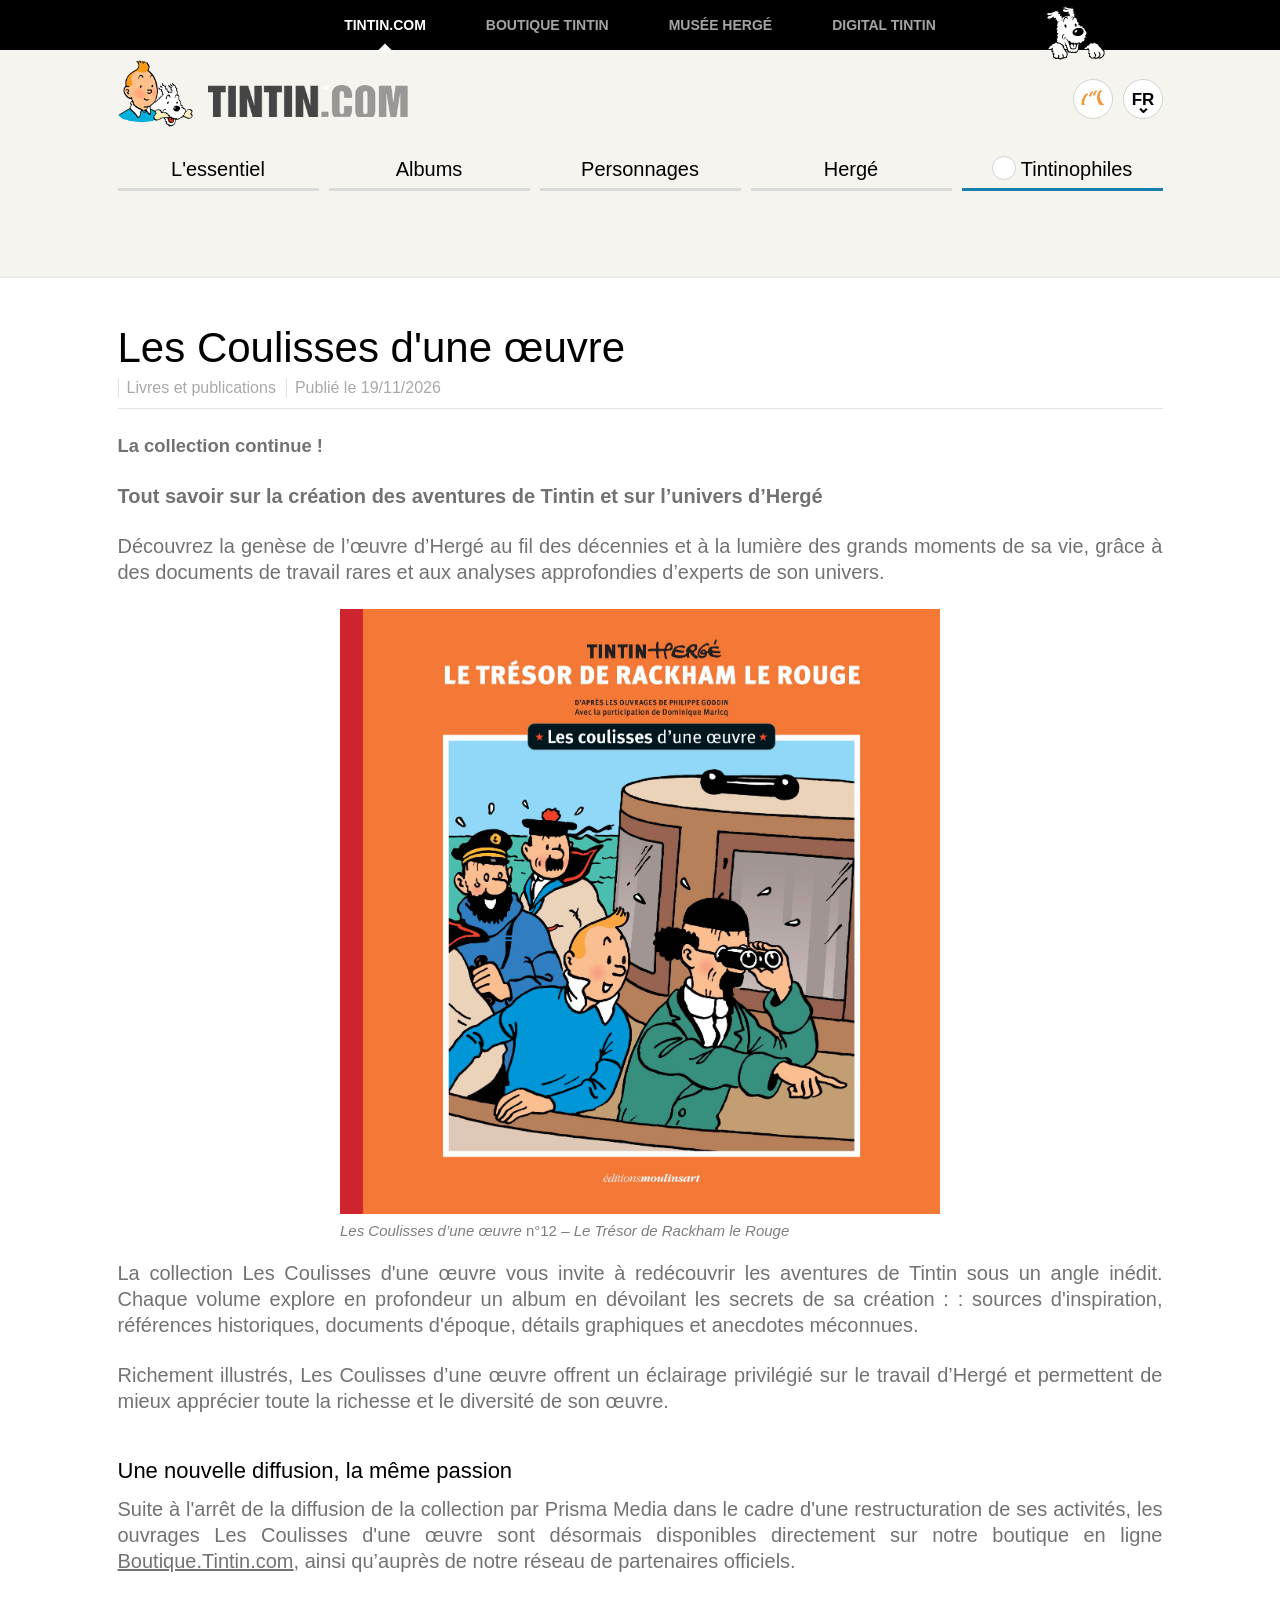
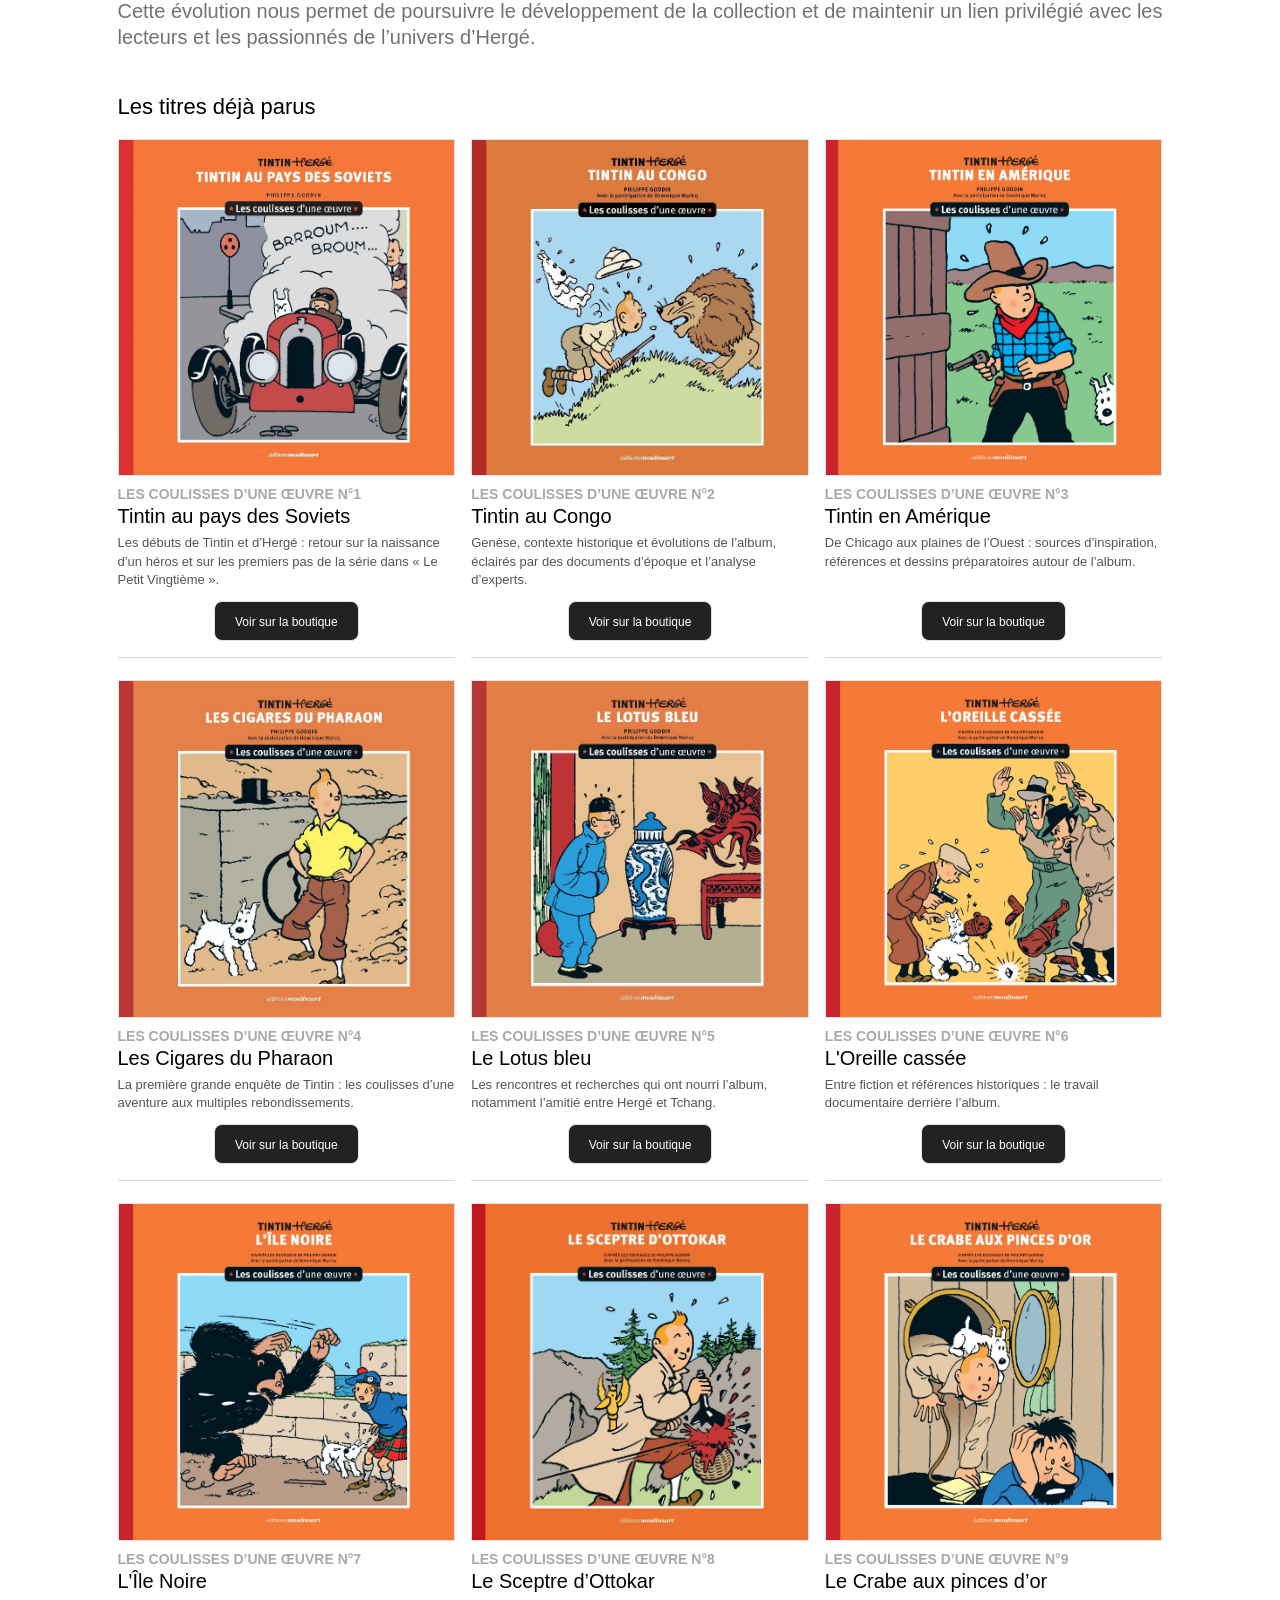
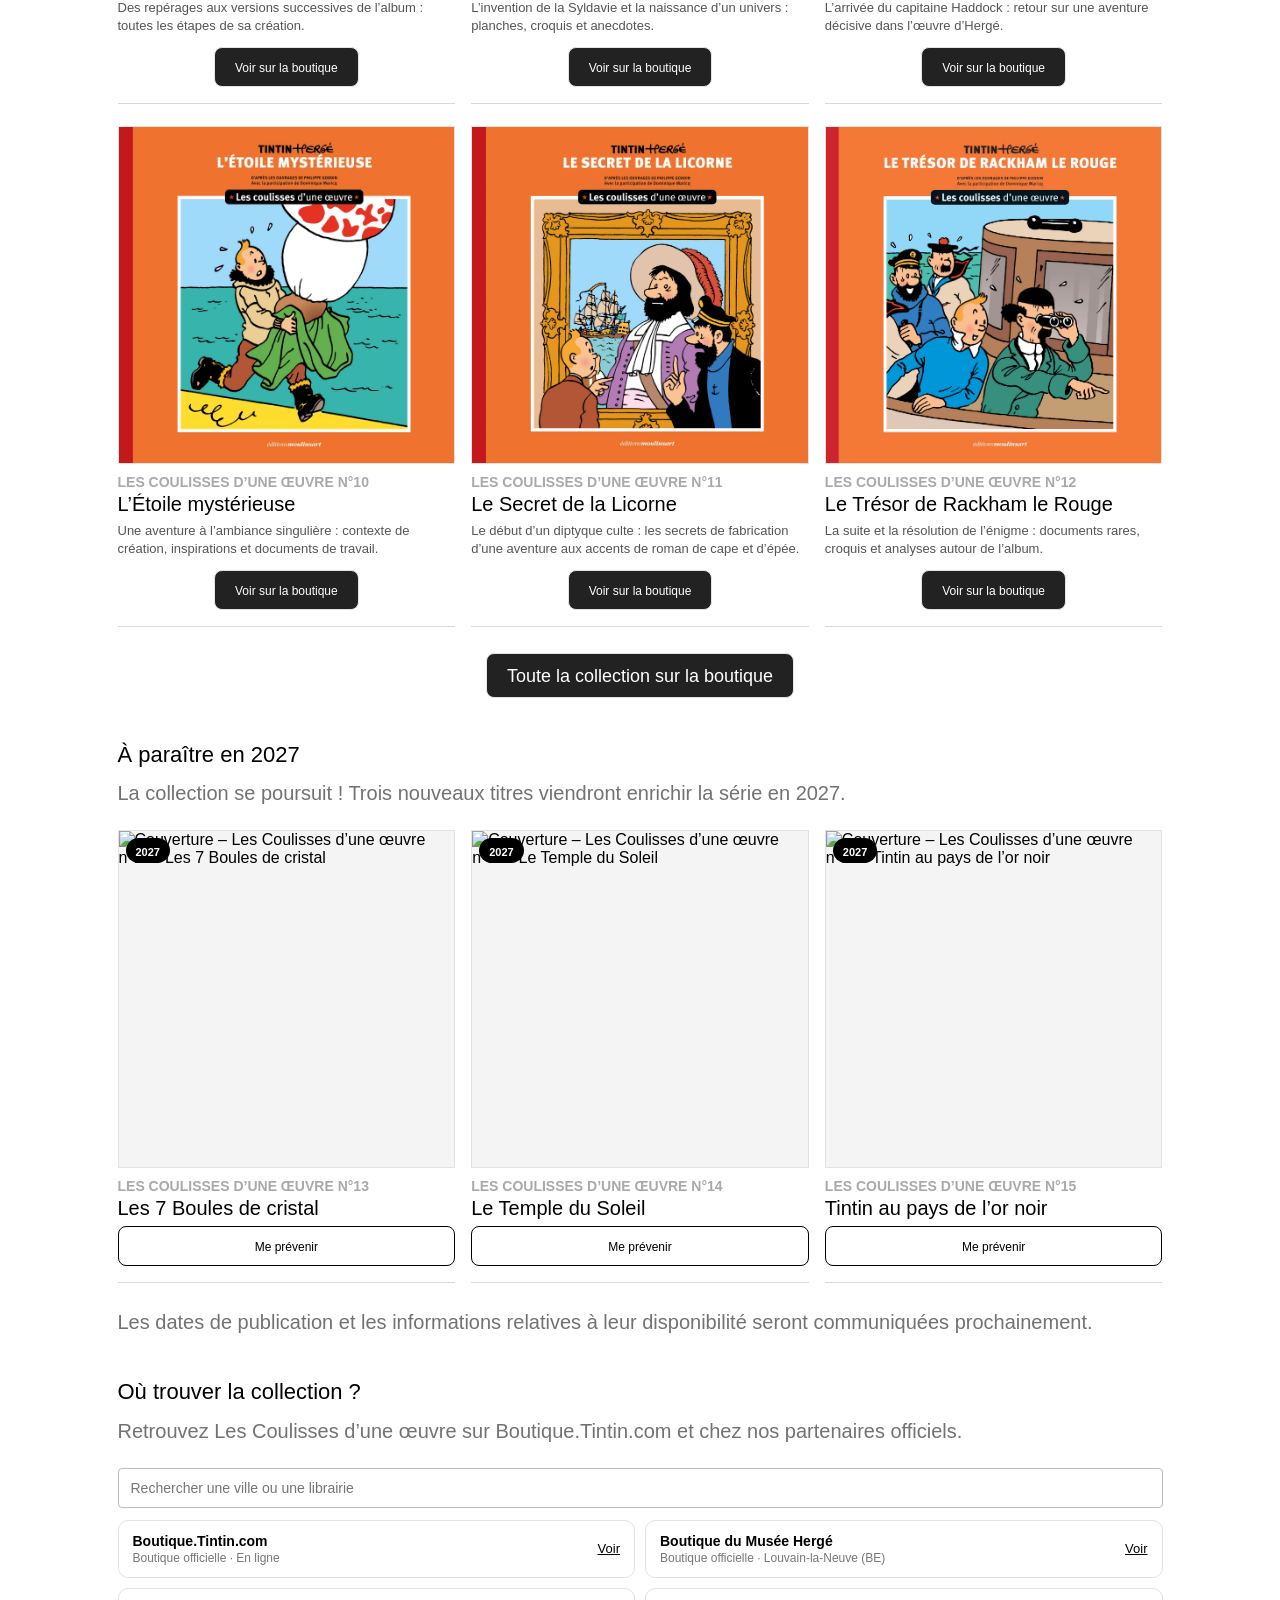
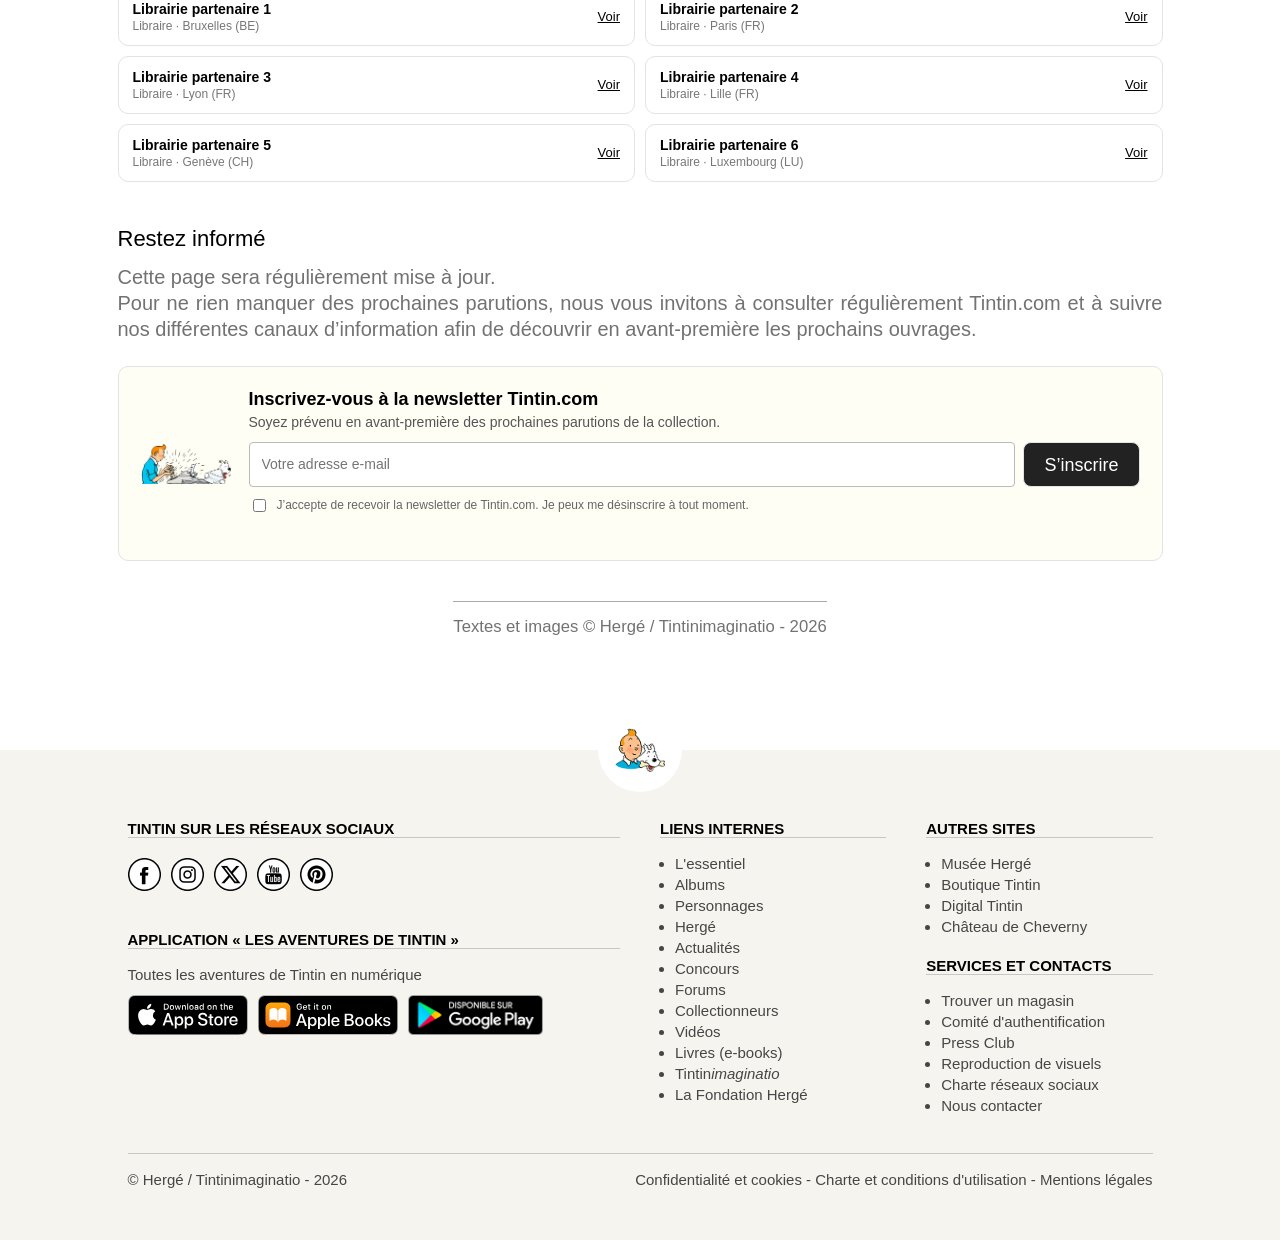
==== index.html @ 2ef34cbf "Add files via upload" ====
<!DOCTYPE html>
<html lang="fr">
<head>
    <meta charset="utf-8">
    <meta http-equiv="X-UA-Compatible" content="IE=edge">
    <meta name="viewport" content="width=device-width, initial-scale=1">

        
    
    <meta name="description" content="Tout savoir sur la création des aventures de Tintin et sur l’univers d’Hergé : la collection Les Coulisses d&#x27;une œuvre continue, désormais disponible sur Boutique.Tintin.com et chez nos partenaires officiels.">
<title>Les Coulisses d'une œuvre</title>

    <link rel="stylesheet" href="https://use.typekit.net/yzr7ivw.css">
    <link rel="stylesheet" href="assets/public/tintin/css/css_v76.css">
    <link rel="stylesheet" href="assets/public/shared/css/pre-header_1.css">
    <link rel="stylesheet" href="assets/public/shared/css/swiper-5.4.5.min.css">
    <script>
      var USER = {id:"",t:"",tdt:"",pseudo:"",level:"0",s:""};
      var WEBSERVICES = "https://ws010.tintin.com";
      var LANGUAGE = "fr";
      var PROXY = "/proxy";
    </script>

    <link rel="stylesheet" href="coulisses.css">
</head>

<body class="app padding-news">
    <div class="overlay"></div>
    <div class="menuBurger">
      <img src="assets/sideMenu1_pbg1.png" alt="">
      <div class="burger-container">
        <ul class="burger-menu main">
          <li><a href="#">Accueil / Actualités</a></li>
          <li><a href="#">L&#039;essentiel</a></li>
          <li><a href="#">Albums</a></li>
          <li><a href="#">Personnages</a></li>
          <li><a href="#">Hergé</a></li>
                    <li>Tintinophiles<span class="disclosure"><img src="assets/disclosure-indicator_pbg1.png" alt=""></span>
            <ul class="burger-menu second">
              <li><a href="#">News</a></li>
              <li><a href="#">Concours</a></li>
              <li><a href="#">Forums</a></li>
              <li><a href="#">Vidéos</a></li>
              <li><a href="#">Collectionneurs</a></li>
              <li><a href="#">Livres (e-books)</a></li>
              <li><a href="#">Citoyens syldaves</a></li>
            </ul>
          </li>
                  </ul>
        <ul class="burger-menu main">
                    <li><a href="#">Boutique Tintin</a></li>
          <li><a href="#">Musée Hergé</a></li>
                  </ul>
      </div>
    </div>
    <header>
      <div class="shared-pre-header">
        <ul>
          <li class="selected"><a href="#">TINTIN.COM</a></li>
          <li><a href="#">BOUTIQUE TINTIN</a></li>
          <li><a href="#">MUSÉE HERGÉ</a></li>
          <li><a href="#">DIGITAL TINTIN</a></li>
        </ul>
        <img class="shared-pre-header-milou" src="assets/milou-ico_pbg1.png" alt="" width="67" height="55">
      </div>
      <div class="app-header2">
        <div class="app-content container">
          <div class="burger">
            <img src="assets/burger_pbg1.png" width="24" height="16" alt="">
          </div>
          <a href="#" class="logo">
            <img class="logo-tintin" src="assets/logo-tintin-240_pbg1.png" width="75" height="67" alt="">
            <img class="logo-tintin-com" src="assets/logo-tintin.com-320_pbg1.png" width="200" height="32" alt="">
          </a>
          <div class="buttons">
                                        <button class="login"  data-mfp-src='#login' title="Login or Create Account">
                <img src="assets/l0@2x_pbg1.png" alt="">
              </button>
                                      <button class="languages magnificpopup-action" data-mfp-src='#languages' title="Change Language">FR</button>
          </div>
        </div>
      </div>
<div class="app-header3">
      <nav class="app-content submenu">
    <ul>
        <li class=""><a href="#">L&#039;essentiel</a></li>
        <li class=""><a href="#">Albums</a></li>
        <li class=""><a href="#">Personnages</a></li>
        <li class=""><a href="#">Hergé</a></li>
                                <li class="selected tintino"><span><a href="#">Tintinophiles</a></span></li>
        
    </ul>
</nav><div class="menuTopContainer2 swiper-container-menuTop">
    <div class="menuTop swiper-wrapper">
                                                <a href="#" class="swiper-slide menuTopItem selected"><img src="assets/menu-top-journal@2x_pbg1.png" width="61" height="50" alt="">Le Journal</a>
        
                                                <a href="#" class="swiper-slide menuTopItem "><img src="assets/menu-top-contest@2x_pbg1.png" width="40" height="59" alt="">Concours</a>
        
                                                <a href="#" class="swiper-slide menuTopItem "><img src="assets/menu-top-forum@2x_pbg1.png" width="65" height="55" alt="">Forums</a>

                                                <a href="#" class="swiper-slide menuTopItem "><img src="assets/menu-top-collectors@2x_pbg1.png" width="45" height="55" alt="">Collectionneurs</a>

                                                <a href="#" class="swiper-slide menuTopItem "><img src="assets/menu-top-tintintv@2x_pbg1.png" width="47" height="50" alt="">Vidéos</a>

                                                <a href="#" class="swiper-slide menuTopItem "><img src="assets/menu-top-library@2x_pbg1.png" width="53" height="50" alt="">Livres (e-books)</a>

                                                <a href="#" class="swiper-slide menuTopItem  syldavia"><img src="assets/menu-top-syldavia@2x_pbg1.png" width="27" height="25" alt=""></a></li>
    </div>
</div>      </div>
    </header>
    

        
    <main class="app-content">
        <div class="container">
<div class="article-container">
    <div class="article-content">
        <article class="cdo">
    <h1 class="global-title">Les Coulisses d'une œuvre</h1>
        <aside class="details">
                                <div class="infos">Livres et publications</div>
                <div class="infos">Publié le&nbsp;<time datetime="2026-11-19 00:00">19/11/2026</time></div>
            </aside>
    <div class="global-intro"></div>

    <div class="global-text cdo-lead"><strong>La collection continue !</strong></div>
    <div class="global-text"><strong>Tout savoir sur la création des aventures de Tintin et sur l’univers d’Hergé</strong></div>

    <div class="global-text">Découvrez la genèse de l’œuvre d’Hergé au fil  des décennies et à la lumière des grands moments de sa vie, grâce à des documents de travail rares et aux analyses approfondies d’experts de son univers.</div>

    <div class="img-wrapper">
        <figure class="wrapper">
            <a href="#"><img src="assets/COUV12.jpg" style="width:100%; max-width:600px" alt="Les Coulisses d'une œuvre - Le Trésor de Rackham le Rouge"></a>
            <figcaption class="global-legende" style="max-width:600px"><i>Les Coulisses d’une œuvre</i> n°12 – <i>Le Trésor de Rackham le Rouge</i></figcaption>
        </figure>
    </div>

    <div class="global-text">La collection Les Coulisses d'une œuvre vous invite à redécouvrir les aventures de Tintin sous un angle inédit. Chaque volume explore en profondeur un album en dévoilant les secrets de sa création :  : sources d'inspiration, références historiques, documents d'époque, détails graphiques et anecdotes méconnues.</div>
    <div class="global-text">Richement illustrés,  Les Coulisses d’une œuvre offrent un éclairage privilégié sur le travail d’Hergé et permettent de mieux apprécier toute la richesse et le diversité de son œuvre.</div>

    <h2 class="global-title cdo-h2">Une nouvelle diffusion, la même passion</h2>
    <div class="global-text">Suite à l'arrêt de la diffusion de la collection par Prisma Media dans le cadre d'une restructuration de ses activités, les ouvrages Les Coulisses d'une œuvre sont désormais disponibles directement sur notre boutique en ligne <a href="#">Boutique.Tintin.com</a>, ainsi qu’auprès de  notre réseau de partenaires officiels.</div>
    <div class="global-text">Cette évolution nous permet de poursuivre le développement de la collection et de maintenir un lien privilégié avec les lecteurs et les passionnés de l’univers d’Hergé.</div>

    <h2 class="global-title cdo-h2" id="parus">Les titres déjà parus </h2>
    <div class="cdo-grid">
            <div class="cdo-card">
                <a href="#" class="cdo-card-img" style="text-decoration:none"><div class="global-zstack"><img class="news_img global-border" src="assets/COUV1.jpg" alt="Couverture – Les Coulisses d’une œuvre n°1 : Tintin au pays des Soviets" loading="lazy"></div></a>
                <div class="cdo-card-no">Les Coulisses d’une œuvre n°1</div>
                <div class="news_text_title cdo-card-title">Tintin au pays des Soviets</div>
                <p class="news_text_text cdo-card-text">Les débuts de Tintin et d’Hergé : retour sur la naissance d’un héros et sur les premiers pas de la série dans « Le Petit Vingtième ».</p>
                <a href="https://boutique.tintin.com/fr/33973-accueil-les-coulisses-dune-oeuvre-tintin-au-pays-des-soviets-24601" class="button small inline center black global-border">Voir sur la boutique</a>
            </div>
            <div class="cdo-card">
                <a href="#" class="cdo-card-img" style="text-decoration:none"><div class="global-zstack"><img class="news_img global-border" src="assets/COUV2.jpg" alt="Couverture – Les Coulisses d’une œuvre n°2 : Tintin au Congo" loading="lazy"></div></a>
                <div class="cdo-card-no">Les Coulisses d’une œuvre n°2</div>
                <div class="news_text_title cdo-card-title">Tintin au Congo</div>
                <p class="news_text_text cdo-card-text">Genèse, contexte historique et évolutions de l’album, éclairés par des documents d’époque et l’analyse d’experts.</p>
                <a href="https://boutique.tintin.com/fr/33978-accueil-les-coulisses-dune-oeuvre-tintin-au-congo-24602" class="button small inline center black global-border">Voir sur la boutique</a>
            </div>
            <div class="cdo-card">
                <a href="#" class="cdo-card-img" style="text-decoration:none"><div class="global-zstack"><img class="news_img global-border" src="assets/COUV3.jpg" alt="Couverture – Les Coulisses d’une œuvre n°3 : Tintin en Amérique" loading="lazy"></div></a>
                <div class="cdo-card-no">Les Coulisses d’une œuvre n°3</div>
                <div class="news_text_title cdo-card-title">Tintin en Amérique</div>
                <p class="news_text_text cdo-card-text">De Chicago aux plaines de l’Ouest : sources d’inspiration, références et dessins préparatoires autour de l’album.</p>
                <a href="https://boutique.tintin.com/fr/33986-accueil-les-coulisses-dune-oeuvre-tintin-en-amerique-24603" class="button small inline center black global-border">Voir sur la boutique</a>
            </div>
            <div class="cdo-card">
                <a href="#" class="cdo-card-img" style="text-decoration:none"><div class="global-zstack"><img class="news_img global-border" src="assets/COUV4.jpg" alt="Couverture – Les Coulisses d’une œuvre n°4 : Les Cigares du Pharaon" loading="lazy"></div></a>
                <div class="cdo-card-no">Les Coulisses d’une œuvre n°4</div>
                <div class="news_text_title cdo-card-title">Les Cigares du Pharaon</div>
                <p class="news_text_text cdo-card-text">La première grande enquête de Tintin : les coulisses d’une aventure aux multiples rebondissements.</p>
                <a href="https://boutique.tintin.com/fr/34027-accueil-les-coulisses-dune-oeuvre-les-cigares-du-pharaon-24604" class="button small inline center black global-border">Voir sur la boutique</a>
            </div>
            <div class="cdo-card">
                <a href="#" class="cdo-card-img" style="text-decoration:none"><div class="global-zstack"><img class="news_img global-border" src="assets/COUV5.jpg" alt="Couverture – Les Coulisses d’une œuvre n°5 : Le Lotus bleu" loading="lazy"></div></a>
                <div class="cdo-card-no">Les Coulisses d’une œuvre n°5</div>
                <div class="news_text_title cdo-card-title">Le Lotus bleu</div>
                <p class="news_text_text cdo-card-text">Les rencontres et recherches qui ont nourri l’album, notamment l’amitié entre Hergé et Tchang.</p>
                <a href="https://boutique.tintin.com/fr/34031-accueil-les-coulisses-dune-oeuvre-le-lotus-bleu-24605" class="button small inline center black global-border">Voir sur la boutique</a>
            </div>
            <div class="cdo-card">
                <a href="#" class="cdo-card-img" style="text-decoration:none"><div class="global-zstack"><img class="news_img global-border" src="assets/COUV6.jpg" alt="Couverture – Les Coulisses d’une œuvre n°6 : L&#x27;Oreille cassée" loading="lazy"></div></a>
                <div class="cdo-card-no">Les Coulisses d’une œuvre n°6</div>
                <div class="news_text_title cdo-card-title">L&#x27;Oreille cassée</div>
                <p class="news_text_text cdo-card-text">Entre fiction et références historiques : le travail documentaire derrière l’album.</p>
                <a href="https://boutique.tintin.com/fr/34032-accueil-les-coulisses-dune-oeuvre-loreille-cassee-24606" class="button small inline center black global-border">Voir sur la boutique</a>
            </div>
            <div class="cdo-card">
                <a href="#" class="cdo-card-img" style="text-decoration:none"><div class="global-zstack"><img class="news_img global-border" src="assets/COUV7.jpg" alt="Couverture – Les Coulisses d’une œuvre n°7 : L&#x27;Île Noire" loading="lazy"></div></a>
                <div class="cdo-card-no">Les Coulisses d’une œuvre n°7</div>
                <div class="news_text_title cdo-card-title">L&#x27;Île Noire</div>
                <p class="news_text_text cdo-card-text">Des repérages aux versions successives de l’album : toutes les étapes de sa création.</p>
                <a href="https://boutique.tintin.com/fr/34033-accueil-les-coulisses-dune-oeuvre-lile-noire-24607" class="button small inline center black global-border">Voir sur la boutique</a>
            </div>
            <div class="cdo-card">
                <a href="#" class="cdo-card-img" style="text-decoration:none"><div class="global-zstack"><img class="news_img global-border" src="assets/COUV8.jpg" alt="Couverture – Les Coulisses d’une œuvre n°8 : Le Sceptre d’Ottokar" loading="lazy"></div></a>
                <div class="cdo-card-no">Les Coulisses d’une œuvre n°8</div>
                <div class="news_text_title cdo-card-title">Le Sceptre d’Ottokar</div>
                <p class="news_text_text cdo-card-text">L’invention de la Syldavie et la naissance d’un univers : planches, croquis et anecdotes.</p>
                <a href="https://boutique.tintin.com/fr/34034-accueil-les-coulisses-dune-oeuvre-le-sceptre-dottokar-24608" class="button small inline center black global-border">Voir sur la boutique</a>
            </div>
            <div class="cdo-card">
                <a href="#" class="cdo-card-img" style="text-decoration:none"><div class="global-zstack"><img class="news_img global-border" src="assets/COUV9.jpg" alt="Couverture – Les Coulisses d’une œuvre n°9 : Le Crabe aux pinces d’or" loading="lazy"></div></a>
                <div class="cdo-card-no">Les Coulisses d’une œuvre n°9</div>
                <div class="news_text_title cdo-card-title">Le Crabe aux pinces d’or</div>
                <p class="news_text_text cdo-card-text">L’arrivée du capitaine Haddock : retour sur une aventure décisive dans l’œuvre d’Hergé.</p>
                <a href="https://boutique.tintin.com/fr/34077-accueil-les-coulisses-dune-oeuvre-le-crabe-aux-pinces-dor-24609" class="button small inline center black global-border">Voir sur la boutique</a>
            </div>
            <div class="cdo-card">
                <a href="#" class="cdo-card-img" style="text-decoration:none"><div class="global-zstack"><img class="news_img global-border" src="assets/COUV10.jpg" alt="Couverture – Les Coulisses d’une œuvre n°10 : L’Étoile mystérieuse" loading="lazy"></div></a>
                <div class="cdo-card-no">Les Coulisses d’une œuvre n°10</div>
                <div class="news_text_title cdo-card-title">L’Étoile mystérieuse</div>
                <p class="news_text_text cdo-card-text">Une aventure à l’ambiance singulière : contexte de création, inspirations et documents de travail.</p>
                <a href="https://boutique.tintin.com/fr/34096-accueil-les-coulisses-dune-oeuvre-letoile-mysterieuse-24610" class="button small inline center black global-border">Voir sur la boutique</a>
            </div>
            <div class="cdo-card">
                <a href="#" class="cdo-card-img" style="text-decoration:none"><div class="global-zstack"><img class="news_img global-border" src="assets/COUV11.jpg" alt="Couverture – Les Coulisses d’une œuvre n°11 : Le Secret de la Licorne" loading="lazy"></div></a>
                <div class="cdo-card-no">Les Coulisses d’une œuvre n°11</div>
                <div class="news_text_title cdo-card-title">Le Secret de la Licorne</div>
                <p class="news_text_text cdo-card-text">Le début d’un diptyque culte : les secrets de fabrication d’une aventure aux accents de roman de cape et d’épée.</p>
                <a href="https://boutique.tintin.com/fr/34105-accueil-les-coulisses-dune-oeuvre-le-secret-de-la-licorne-24611" class="button small inline center black global-border">Voir sur la boutique</a>
            </div>
            <div class="cdo-card">
                <a href="#" class="cdo-card-img" style="text-decoration:none"><div class="global-zstack"><img class="news_img global-border" src="assets/COUV12_pbg1.jpg" alt="Couverture – Les Coulisses d’une œuvre n°12 : Le Trésor de Rackham le Rouge" loading="lazy"></div></a>
                <div class="cdo-card-no">Les Coulisses d’une œuvre n°12</div>
                <div class="news_text_title cdo-card-title">Le Trésor de Rackham le Rouge</div>
                <p class="news_text_text cdo-card-text">La suite et la résolution de l’énigme : documents rares, croquis et analyses autour de l’album.</p>
                <a href="https://boutique.tintin.com/fr/34106-accueil-les-coulisses-dune-oeuvre-le-tresor-de-rackham-le-rouge-24612" class="button small inline center black global-border">Voir sur la boutique</a>
            </div>
    </div>
    <div style="text-align:center"><a href="https://boutique.tintin.com/fr/editionsmoulinsart/les-coulisses-d-un-oeuvre.html" class="button medium inline center black global-border">Toute la collection sur la boutique</a></div>

    <h2 class="global-title cdo-h2" id="a-paraitre">À paraître en 2027</h2>
    <div class="global-text">La collection se poursuit ! Trois nouveaux titres viendront enrichir la série en 2027.</div>
    <div class="cdo-grid cdo-grid-up">
            <div class="cdo-card cdo-up" data-id="up1" data-title="Les 7 Boules de cristal">
                <div class="global-zstack"><img class="news_img global-border" src="" alt="Couverture – Les Coulisses d’une œuvre n°13 : Les 7 Boules de cristal" loading="lazy">
                    <div class="global-zstack-label-boutique">2027</div></div>
                <div class="cdo-card-no">Les Coulisses d’une œuvre n°13</div>
                <div class="news_text_title cdo-card-title">Les 7 Boules de cristal</div>
               
                <div class="cdo-actions">
              
                    <button type="button" class="button small inline center global-border cdo-btn-light js-alert">Me prévenir</button>
                   
                </div>
            </div>
            <div class="cdo-card cdo-up" data-id="up2" data-title="Le Temple du Soleil">
                <div class="global-zstack"><img class="news_img global-border" src="" alt="Couverture – Les Coulisses d’une œuvre n°14 : Le Temple du Soleil" loading="lazy">
                    <div class="global-zstack-label-boutique">2027</div></div>
                <div class="cdo-card-no">Les Coulisses d’une œuvre n°14</div>
                <div class="news_text_title cdo-card-title">Le Temple du Soleil</div>
               
                <div class="cdo-actions">
                 
                    <button type="button" class="button small inline center global-border cdo-btn-light js-alert">Me prévenir</button>
                  
                </div>
            </div>
            <div class="cdo-card cdo-up" data-id="up3" data-title="Tintin au pays de l’or noir">
                <div class="global-zstack"><img class="news_img global-border" src="" alt="Couverture – Les Coulisses d’une œuvre n°15 : Tintin au pays de l’or noir" loading="lazy">
                    <div class="global-zstack-label-boutique">2027</div></div>
                <div class="cdo-card-no">Les Coulisses d’une œuvre n°15</div>
                <div class="news_text_title cdo-card-title">Tintin au pays de l’or noir</div>
              
                <div class="cdo-actions">
                   
                    <button type="button" class="button small inline center global-border cdo-btn-light js-alert">Me prévenir</button>
                   
                </div>
            </div>
    </div>
    <div class="global-text">Les dates de publication et les informations relatives à leur disponibilité seront communiquées prochainement.</div>

    <h2 class="global-title cdo-h2" id="revendeurs">Où trouver la collection ?</h2>
    <div class="global-text">Retrouvez Les Coulisses d’une œuvre sur Boutique.Tintin.com et chez nos partenaires officiels.</div>
    <div class="cdo-search"><input type="search" id="cdo-reseller-search" placeholder="Rechercher une ville ou une librairie" aria-label="Rechercher un revendeur"></div>
    <ul class="cdo-resellers" id="cdo-resellers">
            <li class="cdo-reseller global-border global-radius" data-search="boutique.tintin.com en ligne">
                <div><div class="cdo-reseller-name">Boutique.Tintin.com</div><div class="cdo-reseller-meta">Boutique officielle · En ligne</div></div>
                <a href="#" class="cdo-reseller-link">Voir</a>
            </li>
            <li class="cdo-reseller global-border global-radius" data-search="boutique du musée hergé louvain-la-neuve (be)">
                <div><div class="cdo-reseller-name">Boutique du Musée Hergé</div><div class="cdo-reseller-meta">Boutique officielle · Louvain-la-Neuve (BE)</div></div>
                <a href="#" class="cdo-reseller-link">Voir</a>
            </li>
            <li class="cdo-reseller global-border global-radius" data-search="librairie partenaire 1 bruxelles (be)">
                <div><div class="cdo-reseller-name">Librairie partenaire 1</div><div class="cdo-reseller-meta">Libraire · Bruxelles (BE)</div></div>
                <a href="#" class="cdo-reseller-link">Voir</a>
            </li>
            <li class="cdo-reseller global-border global-radius" data-search="librairie partenaire 2 paris (fr)">
                <div><div class="cdo-reseller-name">Librairie partenaire 2</div><div class="cdo-reseller-meta">Libraire · Paris (FR)</div></div>
                <a href="#" class="cdo-reseller-link">Voir</a>
            </li>
            <li class="cdo-reseller global-border global-radius" data-search="librairie partenaire 3 lyon (fr)">
                <div><div class="cdo-reseller-name">Librairie partenaire 3</div><div class="cdo-reseller-meta">Libraire · Lyon (FR)</div></div>
                <a href="#" class="cdo-reseller-link">Voir</a>
            </li>
            <li class="cdo-reseller global-border global-radius" data-search="librairie partenaire 4 lille (fr)">
                <div><div class="cdo-reseller-name">Librairie partenaire 4</div><div class="cdo-reseller-meta">Libraire · Lille (FR)</div></div>
                <a href="#" class="cdo-reseller-link">Voir</a>
            </li>
            <li class="cdo-reseller global-border global-radius" data-search="librairie partenaire 5 genève (ch)">
                <div><div class="cdo-reseller-name">Librairie partenaire 5</div><div class="cdo-reseller-meta">Libraire · Genève (CH)</div></div>
                <a href="#" class="cdo-reseller-link">Voir</a>
            </li>
            <li class="cdo-reseller global-border global-radius" data-search="librairie partenaire 6 luxembourg (lu)">
                <div><div class="cdo-reseller-name">Librairie partenaire 6</div><div class="cdo-reseller-meta">Libraire · Luxembourg (LU)</div></div>
                <a href="#" class="cdo-reseller-link">Voir</a>
            </li>
    </ul>
    <div class="cdo-noresult" id="cdo-noresult" hidden>Aucun revendeur ne correspond à votre recherche.</div>

    <h2 class="global-title cdo-h2" id="restez-informe">Restez informé</h2>
    <div class="global-text">Cette page sera régulièrement mise à jour.<br>Pour ne rien manquer des prochaines parutions, nous vous invitons à consulter régulièrement Tintin.com et à suivre nos différentes canaux d’information afin de découvrir en avant-première les prochains ouvrages.</div>

    <form class="cdo-newsletter global-border global-radius" id="cdo-nl" novalidate>
        <img src="assets/tintin-writing@2x_pbg1.png" alt="" class="cdo-nl-img">
        <div class="cdo-nl-body">
            <div class="cdo-nl-title">Inscrivez-vous à la newsletter Tintin.com</div>
            <div class="cdo-nl-sub">Soyez prévenu en avant-première des prochaines parutions de la collection.</div>
            <div class="cdo-nl-row">
                <input type="email" id="cdo-nl-email" placeholder="Votre adresse e-mail" autocomplete="email" required aria-label="Adresse e-mail">
                <button type="submit" class="button medium inline center black global-border">S’inscrire</button>
            </div>
            <label class="cdo-nl-consent"><input type="checkbox" id="cdo-nl-ok"> J’accepte de recevoir la newsletter de Tintin.com. Je peux me désinscrire à tout moment.</label>
            <div class="cdo-msg" id="cdo-nl-msg" role="status" aria-live="polite"></div>
        </div>
    </form>

    <div style="text-align:center; margin:40px 0 20px 0">
        <div class="global-text" style="margin:0 auto; text-align:center; border-top:1px solid darkgray; display:inline-block; padding:10px 0"><small>Textes et images © Hergé / Tintinimaginatio - 2026</small></div>
    </div>
        </article>
    </div>
</div>
        </div>
    </main>

    <!-- Modale maquette (alerte / précommande) -->
    <div class="cdo-modal" id="cdo-modal" hidden>
        <div class="cdo-modal-box global-radius" role="dialog" aria-modal="true" aria-labelledby="cdo-modal-title">
            <button type="button" class="cdo-modal-close" aria-label="Fermer">×</button>
            <div class="cdo-modal-title" id="cdo-modal-title"></div>
            <p class="cdo-modal-sub" id="cdo-modal-sub"></p>
            <form id="cdo-modal-form" novalidate>
                <input type="email" id="cdo-modal-email" placeholder="Votre adresse e-mail" autocomplete="email" required aria-label="Adresse e-mail">
                <label class="cdo-nl-consent"><input type="checkbox" id="cdo-modal-ok"> J’accepte d’être contacté(e) au sujet de ce titre.</label>
                <button type="submit" class="button medium inline center black global-border" id="cdo-modal-btn">Valider</button>
                <div class="cdo-msg" id="cdo-modal-msg" role="status" aria-live="polite"></div>
            </form>
        </div>
    </div>


    <footer class="app-footer">
        <div class="container">
                        <div class="logo"><img src="assets/logo-tintin-120_v2_pbg1.png" alt=""></div>
            <div class="cols">
              <div class="col col1">
                <div class="title">TINTIN SUR LES RÉSEAUX SOCIAUX</div>
                <div class="social-icons">
                  <a href="#" class="icon" aria-label="Facebook Tintin"><img class="facebook" src="assets/social-icons@2x_pbg1.png" alt=""></a>
                  <a href="#" class="icon" aria-label="Instagram Tintin"><img class="instagram" src="assets/social-icons@2x_pbg1.png" alt=""></a>
                  <a href="#" class="icon" aria-label="Twitter Tintin"><img class="twitter" src="assets/social-icons@2x_pbg1.png" alt=""></a>
                  <a href="#" class="icon" aria-label="Youtube Tintin"><img class="youtube" src="assets/social-icons@2x_pbg1.png" alt=""></a>
                  <a href="#" class="icon" aria-label="Pinterest Tintin"><img class="pinterest" src="assets/social-icons@2x_pbg1.png" alt=""></a>
                </div>
                <div class="title">APPLICATION « LES AVENTURES DE TINTIN »</div>
                <div class="text">Toutes les aventures de Tintin en numérique</div>
                <div class="logos-app">
                  <a href="#" aria-label="App Tintin iOS"><img src="assets/app-store_pbg1.svg" width="120" height="40" alt="Logo App Store"></a>
                  <a href="#" aria-label="Apple Books Tintin"><img src="assets/apple-books_pbg1.svg" width="140" height="40" alt="Logo Apple Books"></a>
                  <a href="#" aria-label="App Tintin Android"><img src="assets/google-play-badge_pbg1.png" width="135" height="40" alt="Logo Google Play"></a>
                </div>
              </div>
              <div class="col col2">
                <div class="title">LIENS INTERNES</div>
                <ul class="text">
                  <li><a href="#">L&#039;essentiel</a></li>
                  <li><a href="#">Albums</a></li>
                  <li><a href="#">Personnages</a></li>
                  <li><a href="#">Hergé</a></li>
                                    <li><a href="#">Actualités</a></li>
                  <li><a href="#">Concours</a></li>
                  <li><a href="#">Forums</a></li>
                  <li><a href="#">Collectionneurs</a></li>
                  <li><a href="#">Vidéos</a></li>
                  <li><a href="#">Livres (e-books)</a></li>
                                    <li><a href="#">Tintin<i>imaginatio</i></a></li>
                                    <li><a href="#">La Fondation Hergé</a></li>
                </ul>
              </div>
              <div class="col col3">
                <div class="title">AUTRES SITES</div>
                <ul class="text">
                  <li><a href="#">Musée Hergé</a></li>
                  <li><a href="#">Boutique Tintin</a></li>
                  <li><a href="#">Digital Tintin</a></li>
                  <li><a href="#">Château de Cheverny</a></li>
                </ul>
                <div class="title">SERVICES ET CONTACTS</div>
                <ul class="text">
                  <li><a href="#">Trouver un magasin</a></li>

                                    <li><a href="#">Comité d&#039;authentification</a></li>
                                    
                                    <li><a href="#">Press Club</a></li>
                  <li><a href="#">Reproduction de visuels</a></li>
                  
                                    <li><a href="#">Charte réseaux sociaux</a></li>
                                    <li><a href="#">Nous contacter</a></li>
                </ul>
              </div>
              <div class="col col4">
                <div class="title">&nbsp;</div>
                <div class="legals">
                  <div class="text">© Hergé / Tintinimaginatio - 2026</div>
                  <div class="text">
                    <a href="#">Confidentialité et cookies</a> - 
                    <a href="#">Charte et conditions d&#039;utilisation</a> - 
                                        <a href="#">Mentions légales</a>
                  </div>
                </div>
              </div>
            </div>
                    </div>
    </footer>

    <script src="https://cdn001.tintin.com/public/shared/js/swiper-5.4.5.min.js"></script>
<script src="https://cdn001.tintin.com/public/shared/js/swiper_init-1.1.js"></script>
<script src="https://cdn001.tintin.com/public/tintin/js/menutop2-2.js"></script>
    <script   src="https://code.jquery.com/jquery-3.6.0.min.js" integrity="sha256-/xUj+3OJU5yExlq6GSYGSHk7tPXikynS7ogEvDej/m4=" crossorigin="anonymous"></script>
    <script>
      /* Maquette : substituts des bibliothèques retirées (évite une erreur si js.min les appelle) */
      (function($){
        $.fn.magnificPopup = function(){ return this; };
        $.magnificPopup = { open:function(){}, close:function(){}, instance:{} };
        window.Cookies = { get:function(){}, set:function(){}, remove:function(){} };
        if ($.easing && window.Proxy) { $.easing = new Proxy($.easing, { get:function(t,k){ return t[k] || t.swing; } }); }
      })(window.jQuery);
    </script>
    <script src="https://cdn001.tintin.com/public/tintin/js/js.min_v47.js"></script>
    
    
  
  <script src="coulisses.js"></script>
</body>
</html>
---- assets/public/tintin/css/css_v76.css ----
.app-header{position:fixed;top:0;left:0;width:100%;height:auto;background-color:#F6F4EF;transition:top 0.3s;z-index:1000}.app-header .container{max-width:1105px;padding:0 20px 10px 20px;margin:0 auto;display:-webkit-flex;display:flex}.app-header .container .burger{width:18px;height:12px;margin:25px 15px 0 0;cursor:pointer;display:none}@media screen and (max-width: 767px){.app-header .container .burger{display:block}}.app-header .container .logo{display:-webkit-flex;display:flex;-webkit-flex-grow:0;flex-grow:0}.app-header .container .logo .logo-tintin{width:60px;height:53px;margin-top:10px;margin-right:15px}@media screen and (max-width: 767px){.app-header .container .logo .logo-tintin{width:45px;height:40px}}.app-header .container .logo .logo-tintin-com{width:160px;height:25px;margin-top:30px}@media screen and (max-width: 500px){.app-header .container .logo .logo-tintin-com{display:none}}@media screen and (max-width: 767px){.app-header .container .logo .logo-tintin-com{width:128px;height:20px;margin-top:23px}}.app-header .container .logo .logo-tintin-app{width:55px;height:55px;margin-top:10px}@media screen and (max-width: 767px){.app-header .container .logo .logo-tintin-app{width:45px;height:45px;margin-top:10px}}.app-header .container .links{display:-webkit-flex;display:flex;font-family:"myriad-pro", sans-serif;font-weight:400;font-size:14px;color:#9A9A9A;height:25px;line-height:28px;margin-top:30px;margin-left:15px;-webkit-flex-grow:0;flex-grow:0}.app-header .container .links a.link{padding:0 15px;border-left:1px solid #C1C1C1;color:#757575;text-decoration:none}@media screen and (max-width: 960px){.app-header .container .links{display:none}}.app-header .container .spacer{-webkit-flex-grow:1;flex-grow:1}.app-header .container .login,.app-header .container .login-no,.app-header .container .lang{margin-top:23px;height:32px;line-height:34px;border-radius:16px;border:1px solid #E3E3E3;background-color:white;font-size:14px;-webkit-flex-grow:0;flex-grow:0;margin-left:10px;cursor:pointer}@media screen and (max-width: 767px){.app-header .container .login,.app-header .container .login-no,.app-header .container .lang{margin-top:15px}}.app-header .container .login-no{text-align:center}.app-header .container .login-no img{width:20px;height:13px;margin-top:8px}.app-header .container .login{padding-left:10px;display:-webkit-flex;display:flex;text-align:center}.app-header .container .login.l1{background-color:white}.app-header .container .login.l2{background-color:#F5E8B2}.app-header .container .login.l3{background-color:#891245;color:white}.app-header .container .login.l4{background-color:black;color:white}.app-header .container .login img{width:22px;height:21px;margin-top:6px;margin-right:6px;margin-left:0}.app-header .container .login .pseudo{font-family:"myriad-pro", sans-serif;font-weight:400;font-size:14px;margin-right:12px}.app-header .container .login-no{width:32px}.app-header .container .lang{width:32px;text-align:center;font-family:"myriad-pro", sans-serif;font-weight:600}header{position:fixed;top:0;width:100%;z-index:1041;transition:top .5s}.app-header2{background-color:#F6F4EF}.app-header2 .container{display:-webkit-flex;display:flex;-webkit-align-items:center;align-items:center;-webkit-justify-content:space-between;justify-content:space-between;padding-top:10px;padding-bottom:15px}.app-header2 .container .burger{width:24px;height:16px;margin-right:20px;display:none;width:30%}@media screen and (max-width: 767px){.app-header2 .container .burger{display:block}}.app-header2 .container .logo{display:-webkit-flex;display:flex;-webkit-align-items:flex-end;align-items:flex-end}.app-header2 .container .logo .logo-tintin{margin-right:15px}@media screen and (max-width: 767px){.app-header2 .container .logo .logo-tintin{width:65px;height:auto}}.app-header2 .container .logo .logo-tintin-com{margin-bottom:10px}@media screen and (max-width: 767px){.app-header2 .container .logo .logo-tintin-com{display:none}}.app-header2 .container .buttons{display:-webkit-flex;display:flex;-webkit-align-self:end;align-self:end;-webkit-justify-content:flex-end;justify-content:flex-end;width:30%}.app-header2 .container .buttons button{cursor:pointer;border:1px solid lightgray;background-color:white;border-radius:50px;height:40px;margin-bottom:8px;display:-webkit-flex;display:flex;-webkit-align-items:center;align-items:center;-webkit-justify-content:center;justify-content:center}.app-header2 .container .buttons button.languages{width:40px;height:40px;font-family:"myriad-pro", sans-serif;font-weight:600;font-size:17px;padding:2px 0 0 1px;color:black}.app-header2 .container .buttons button.languages:after{content:'⌄';position:absolute;-webkit-transform:translateY(7px);transform:translateY(7px)}.app-header2 .container .buttons button.login{width:40px;height:40px;margin-right:10px;position:relative}.app-header2 .container .buttons button.login.l{width:auto}.app-header2 .container .buttons button.login.l1{background-color:white;padding:0 10px}.app-header2 .container .buttons button.login.l2{background-color:#F5E8B2;padding:0 10px}.app-header2 .container .buttons button.login.l3{background-color:#891245;color:white;padding:0 10px}.app-header2 .container .buttons button.login.l4{background-color:black;color:white;padding:0 10px}@media screen and (max-width: 767px){.app-header2 .container .buttons button.login{width:40px}}.app-header2 .container .buttons button.login img{width:23px;height:auto;margin-top:2px}.app-header2 .container .buttons button.login .pseudo{font-family:"myriad-pro", sans-serif;font-weight:600;font-size:16px;margin:2px 5px 0}@media screen and (max-width: 767px){.app-header2 .container .buttons button.login .pseudo{display:none}}.app-header2 .container .buttons button.login .messages-count{position:absolute;top:-10px;right:-12px}.app-header3{background-color:#F6F4EF;border-bottom:1px solid #e7e7e7;width:100%}.app-header3 ul{display:-webkit-flex;display:flex;margin:0;padding:0;-webkit-justify-content:space-around;justify-content:space-around;list-style:none;font-family:"myriad-pro-semi-condensed", "myriad-pro-cond", "myriad-pro", sans-serif;font-weight:400;font-size:20px;padding:12px 0 0 0;-webkit-transform:translateY(4px);transform:translateY(4px)}@media screen and (max-width: 1023px){.app-header3 ul{font-size:18px}}@media screen and (max-width: 767px){.app-header3 ul{display:none}}.app-header3 ul li{margin:0 10px 0 0;border-bottom:3px solid #dadada;padding-bottom:6px;width:100%;text-align:center}.app-header3 ul li:hover{border-bottom:3px solid darkgray}.app-header3 ul li:first-child{margin-left:0}.app-header3 ul li:last-child{margin-right:0}.app-header3 ul li.selected{border-bottom:3px solid #187EAC}.app-header3 ul li.tintino{display:-webkit-flex;display:flex;-webkit-justify-content:center;justify-content:center}.app-header3 ul li.tintino:before{content:'';width:22px;height:22px;background-size:14px 14px;-webkit-transform:translateY(-2px);transform:translateY(-2px);background-image:url(https://cdn001.tintin.com/public/shared/img/users/_icons/l0@2x.png);background-position:center;background-repeat:no-repeat;background-color:white;display:inline-block;content:"";border:1px solid lightgray;border-radius:20px;margin-right:5px}@media screen and (max-width: 767px){.app-header3 ul li.tintino:before{width:20px;height:20px;background-size:12px 12px}}.app-header3 ul li a{text-decoration:none;width:100%;display:block}.app-footer{width:100%;padding-top:80px}.app-footer ul{margin:0 0 0 1em;padding:0}.app-footer .container{background-color:#F6F4EF;position:relative}.app-footer .container .logo{position:absolute;top:-42px;left:50%;-webkit-transform:translateX(-50%);transform:translateX(-50%);display:block;width:84px;height:84px;border-radius:50%;background-color:white;margin:0 auto}.app-footer .container .logo img{width:50px;height:44px;margin-top:20px;margin-left:17px}.app-footer .container .cols{display:-webkit-flex;display:flex;-webkit-flex-wrap:wrap;flex-wrap:wrap;padding:50px 20px;max-width:1105px;margin:0 auto}@media screen and (max-width: 414px){.app-footer .container .cols{padding:40px 0}}.app-footer .container .cols .col{padding:0 20px}.app-footer .container .cols .col .title{margin-top:20px;font-family:"myriad-pro", sans-serif;font-weight:600;font-size:15px;border-bottom:1px solid #c7c7c7}.app-footer .container .cols .col .text{margin-top:15px;font-family:"myriad-pro", sans-serif;font-weight:400;font-size:15px;line-height:21px;color:#464646}.app-footer .container .cols .col .text a{text-decoration:none}.app-footer .container .cols .col .text a:hover{text-decoration:underline}.app-footer .container .cols .col1{-webkit-flex-basis:50%;flex-basis:50%}@media screen and (max-width: 1023px){.app-footer .container .cols .col1{-webkit-flex-basis:100%;flex-basis:100%}}.app-footer .container .cols .col1 .social-icons{display:-webkit-flex;display:flex;margin-top:20px}.app-footer .container .cols .col1 .social-icons .icon{width:33px;height:33px;margin-right:10px;margin-bottom:20px;overflow:hidden}.app-footer .container .cols .col1 .social-icons .icon img{height:33px}.app-footer .container .cols .col1 .social-icons .icon img.instagram{-webkit-transform:translateX(-40px);transform:translateX(-40px)}.app-footer .container .cols .col1 .social-icons .icon img.twitter{-webkit-transform:translateX(-80px);transform:translateX(-80px)}.app-footer .container .cols .col1 .social-icons .icon img.youtube{-webkit-transform:translateX(-120px);transform:translateX(-120px)}.app-footer .container .cols .col1 .social-icons .icon img.google{-webkit-transform:translateX(-160px);transform:translateX(-160px)}.app-footer .container .cols .col1 .social-icons .icon img.pinterest{-webkit-transform:translateX(-201px);transform:translateX(-201px)}.app-footer .container .cols .col1 .logos-app{margin-top:10px;display:-webkit-flex;display:flex;-webkit-flex-wrap:wrap;flex-wrap:wrap}.app-footer .container .cols .col1 .logos-app img{margin-right:10px;margin-bottom:15px}.app-footer .container .cols .col2{-webkit-flex-basis:25%;flex-basis:25%}@media screen and (max-width: 1023px){.app-footer .container .cols .col2{-webkit-flex-basis:50%;flex-basis:50%}}.app-footer .container .cols .col3{-webkit-flex-basis:25%;flex-basis:25%}@media screen and (max-width: 1023px){.app-footer .container .cols .col3{-webkit-flex-basis:50%;flex-basis:50%}}.app-footer .container .cols .col4{padding-top:0;-webkit-flex-basis:100%;flex-basis:100%}.app-footer .container .cols .col4 .legals{display:-webkit-flex;display:flex;-webkit-justify-content:space-between;justify-content:space-between;-webkit-flex-wrap:wrap;flex-wrap:wrap}.components-buttons{border-radius:8px;font-family:"myriad-pro", sans-serif;font-weight:400;font-size:18px;text-decoration:none;text-align:center;display:block;cursor:pointer;padding:12px 18px}@media screen and (max-width: 375px){.components-buttons{font-size:17px;line-height:22px}}.components-buttons.inline{display:inline-block}.components-buttons.medium{padding:10px 18px}.components-buttons.blue{background-color:#187EAC;color:white;border:1px solid #28B7DF}.components-buttons.blue:hover,.components-buttons.blue:active{background-color:#28B7DF}.components-buttons.white{background-color:white;color:black;border:1px solid #E3E3E3}.components-buttons.white:hover,.components-buttons.white:active{border-color:#c3c3c3}.components-buttons.black{background-color:#222;color:white}.components-buttons.black:hover,.components-buttons.black:active{background-color:#000}.components-buttons.orange{background-color:#f7a733;color:white}.components-buttons.red{background-color:white;color:#891245;border:1px solid #E3E3E3}.components-buttons.red:hover,.components-buttons.red:active{border-color:#c3c3c3}.components-buttons.syld{background-color:#891245;color:#faebb0}.components-group-buttons,.components-group-buttons-horizontal{display:-webkit-flex;display:flex}.components-group-buttons.spacebetween,.components-group-buttons-horizontal.spacebetween{-webkit-justify-content:space-between;justify-content:space-between}.components-group-buttons-vertical{display:-webkit-flex;display:flex;-webkit-flex-direction:column;flex-direction:column;-webkit-align-items:flex-start;align-items:flex-start}.components-group-buttons-vertical .components-buttons{display:block;margin-bottom:10px}.components-group-buttons-vertical .components-buttons:last-child{margin-bottom:0}.components-cards{margin-bottom:20px;padding:40px;background-color:#FCFCFC}@media screen and (max-width: 767px){.components-cards{padding:20px;margin-bottom:15px}}.components-cards .components-cards-titleWithIcon{cursor:pointer;display:-webkit-flex;display:flex;-webkit-align-items:center;align-items:center}.components-cards .components-cards-titleWithIcon .global-sub-title{margin:5px 0 0 0}.components-cards .components-cards-titleWithIcon img.logo-tintin-app{width:50px;height:50px;margin-right:20px}@media screen and (max-width: 767px){.components-cards .components-cards-titleWithIcon img.logo-tintin-app{width:30px;height:30px;margin-right:10px}}.components-cards .components-cards-titleWithIcon .flex-space{-webkit-flex-grow:1;flex-grow:1}.components-cards .components-cards-titleWithIcon .accessory{transition:-webkit-transform 0.3s;transition:transform 0.3s;transition:transform 0.3s, -webkit-transform 0.3s}.components-cards .components-cards-titleWithIcon .accessory.opened{-webkit-transform:rotate(225deg);transform:rotate(225deg)}.components-cards .components-cards-content{margin-top:30px}.components-cards .components-cards-content.hidden{display:none}.components-cards .components-cards-row{border-bottom:1px solid #E3E3E3;padding:15px 0;display:-webkit-flex;display:flex;-webkit-justify-content:space-between;justify-content:space-between;-webkit-align-items:center;align-items:center}.components-cards .components-cards-row .left{margin-right:10px}.components-cards .components-cards-row:last-child{border-bottom:0;padding-bottom:0}.components-checkbox{cursor:pointer;position:relative;display:-webkit-flex;display:flex}.components-checkbox input{position:absolute;opacity:0;cursor:pointer;height:0;width:0}.components-checkbox input:checked~.checkmark:before,.components-checkbox input:checked~.checkmark:after{display:block;position:absolute;left:12px;top:3px;content:' ';height:20px;width:2px;background-color:#333}.components-checkbox .checkmark{border:1px solid #E3E3E3;width:26px;height:26px;-webkit-flex-shrink:0;flex-shrink:0}.components-checkbox .checkmark:before{-webkit-transform:rotate(45deg);transform:rotate(45deg)}.components-checkbox .checkmark:after{-webkit-transform:rotate(-45deg);transform:rotate(-45deg)}.components-checkbox .checkmark:before,.components-checkbox .checkmark:after{display:none}.components-checkbox .label{margin-left:6px;margin-top:4px}.componenents-form,.components-form{max-width:500px;margin:0 auto 20px}.componenents-form form,.components-form form{background-color:#F6F4EF;padding:40px}@media screen and (max-width: 414px){.componenents-form form,.components-form form{padding:20px}}.componenents-form form .title,.components-form form .title{margin-bottom:20px}.mfp-popup{position:relative;background-color:white;margin:20px auto}.mfp-popup .inner{padding:40px}.mfp-fade.mfp-bg{opacity:0.7;transition:all 0.15s ease-out}.mfp-fade.mfp-bg.mfp-ready{opacity:0.7}.mfp-fade.mfp-bg.mfp-removing{opacity:0.7}.mfp-fade.mfp-wrap .mfp-content{-webkit-transform:scale(0.7);transform:scale(0.7);transition:all 0.15s ease-out}.mfp-fade.mfp-wrap.mfp-ready .mfp-content{-webkit-transform:scale(1);transform:scale(1)}.mfp-fade.mfp-wrap.mfp-removing .mfp-content{-webkit-transform:scale(0.7);transform:scale(0.7)}.mfp-close{left:0;font-size:38px !important}.components-radiobox{cursor:pointer;position:relative;display:-webkit-flex;display:flex}.components-radiobox input{position:absolute;opacity:0;cursor:pointer;height:0;width:0}.components-radiobox input:disabled~.label span{opacity:.3}.components-radiobox input:checked~.checkmark:after{display:block}.components-radiobox .checkmark{border:1px solid #E3E3E3;border-radius:50%;width:26px;height:26px;-webkit-flex-shrink:0;flex-shrink:0}.components-radiobox .checkmark:after{display:none;border-radius:50%;position:absolute;left:6px;top:6px;content:' ';height:14px;width:14px;background-color:#333}.components-radiobox .label{margin-left:6px;margin-top:4px}.article-infos-popup{max-width:400px}article b{color:black;font-weight:normal}article .global-intro,article .global-text{text-align:justify}article .image-intro{width:100%;margin-bottom:30px}@media screen and (max-width: 767px){article .image-intro{margin-bottom:10px}}article .image-intro img{max-width:100%}article .details{display:-webkit-flex;display:flex;-webkit-align-items:center;align-items:center;-webkit-flex-wrap:wrap;flex-wrap:wrap;border-bottom:1px solid #E3E3E3;padding-bottom:10px;margin-top:-15px;margin-bottom:20px}@media screen and (max-width: 767px){article .details{margin-top:-10px;margin-bottom:15px}}article .details .global-user{margin-right:0px}article .details .infos{border-left:1px solid #E3E3E3;padding-left:8px;margin-right:10px;display:-webkit-flex;display:flex;-webkit-align-items:center;align-items:center;margin-top:2px;height:20px;font-family:"myriad-pro", sans-serif;font-weight:400;color:darkgray;font-size:16px}@media screen and (max-width: 767px){article .details .infos{font-size:14px}}article .details .infos .stars{position:relative;margin:0 0 4px 0;width:76px;height:13px}article .details .infos .stars .progress{background-color:#e78a28;position:absolute;height:13px}article .details .infos .stars img{position:absolute;width:76px;height:13px}article .inset{display:-webkit-flex;display:flex;padding:30px;border:1px solid #E3E3E3;background-color:#FCFCFC;margin-bottom:25px}@media screen and (max-width: 767px){article .inset{padding:15px;-webkit-flex-direction:column;flex-direction:column;margin-bottom:20px}}article .inset .inset-img{-webkit-flex-basis:30%;flex-basis:30%;margin-right:20px}@media screen and (max-width: 767px){article .inset .inset-img{margin-right:0px;margin-bottom:20px;max-width:50%;-webkit-align-self:center;align-self:center}}article .inset .inset-img img{width:100%;display:block}article .inset .inset-content{-webkit-flex-basis:70%;flex-basis:70%;-webkit-flex-grow:1;flex-grow:1}article .inset .inset-text p,article .inset .inset-text,article .inset .inset-title{margin:0;padding:0;margin-bottom:10px}article .inset .inset-text p:last-child,article .inset .inset-text:last-child,article .inset .inset-title:last-child{margin-bottom:0}article .inset ul{padding-left:20px;margin:0}@media screen and (max-width: 767px){article .inset ul{padding-left:15px}}article .inset .col50 .col1{float:left;width:50%;padding-right:5px}@media screen and (max-width: 767px){article .inset .col50 .col1{float:none;width:100%;padding-right:0}}article .inset .col50 .col2{float:right;width:50%;padding-left:5px;margin-bottom:0}@media screen and (max-width: 767px){article .inset .col50 .col2{float:none;width:100%;padding-left:0}}article .img-wrapper{width:100%;margin:0 auto 20px auto;text-align:center}article .img-wrapper .wrapper{display:inline-block;margin:0 auto}article .img-wrapper .wrapper img{max-width:100%;display:block;margin:0 auto}article .swipper{margin-bottom:30px;padding:10px;border:1px solid #E3E3E3}@media screen and (max-width: 767px){article .swipper{padding:0;border:none;background-color:white;margin-bottom:20px}}article .swipper .swiper-container,article .swipper .swiper-container-multiple{margin:0 auto}article .swipper .swiper-container-multiple{position:relative;overflow:hidden}article .swipper .swiper-pagination{position:relative !important}article .swipper .swiper-pagination .swiper-pagination-bullet{margin:0 2px !important;background:lightgray !important;opacity:0.7 !important}article .swipper .swiper-pagination .swiper-pagination-bullet-active{background:#187EAC !important}article .swipper .swiper-button-next{-webkit-transform:translateX(-20px) rotate(180deg);transform:translateX(-20px) rotate(180deg);transition:all 0.3s;background:none !important;width:30px;height:30px}article .swipper .swiper-button-next.show{-webkit-transform:translateX(0px) rotate(180deg);transform:translateX(0px) rotate(180deg)}article .swipper .swiper-button-next img{opacity:0;width:30px;height:30px;transition:all 0.3s}article .swipper .swiper-button-next img.show{opacity:1}article .swipper .swiper-button-prev{-webkit-transform:translateX(20px);transform:translateX(20px);transition:all 0.3s;background:none !important;width:30px;height:30px}article .swipper .swiper-button-prev.show{-webkit-transform:translateX(0px);transform:translateX(0px)}article .swipper .swiper-button-prev img{opacity:0;width:30px;height:30px;transition:all 0.3s}article .swipper .swiper-button-prev img.show{opacity:1}article .youtube{position:relative;margin-bottom:25px}article .youtube iframe{position:absolute;top:0;left:0;width:100%;height:100%}article .youtube+.global-legende{margin-top:-15px;margin-bottom:20px}article .video-wrapper{text-align:center;border-top:1px solid #E3E3E3;border-bottom:1px solid #E3E3E3;padding:20px;margin-bottom:30px}article .video-wrapper.fullWidth{border:none;padding:0}@media screen and (max-width: 800px){article .video-wrapper{padding:0;border:none;margin-bottom:20px}}article .video-wrapper video{max-width:100%}article .video-wrapper video.fullWidth{width:100%}article .quiz-container{padding:20px 0;margin:20px 0}@media screen and (max-width: 800px){article .quiz-container{padding:0;border:none}}article .quiz-container .quiz{position:relative;background-color:#187EAC;text-align:center;padding:30px;max-width:800px;margin:0 auto}@media screen and (max-width: 374px){article .quiz-container .quiz{padding:20px}}article .quiz-container .quiz .header-img-quiz{width:135px;height:62px}article .quiz-container .quiz .header-intro{color:white}article .quiz-container .quiz .header-img{width:290px;height:180px;display:block;margin:20px auto}@media screen and (max-width: 374px){article .quiz-container .quiz .header-img{width:270px;height:168px}}article .quiz-container .quiz .quiz-question{display:none}article .quiz-container .quiz .quiz-q{color:white;margin-bottom:30px}article .quiz-container .quiz .quiz-a{max-width:500px;margin:20px auto;background-color:rgba(255,255,255,0.2);border-radius:8px;padding:15px;color:white;cursor:pointer}article .quiz-container .quiz .quiz-a:hover{background-color:rgba(255,255,255,0.4)}article .quiz-container .quiz .quiz-end{display:none}article .quiz-container .quiz .quiz-working{display:none;position:absolute;top:calc(50%);left:calc(50% - 32px)}article .quiz-container .quiz-hof{max-width:400px;margin:0 auto;font-family:"myriad-pro", sans-serif;font-weight:600;font-size:15px;margin-top:20px;overflow:hidden;display:none}article .quiz-container .quiz-hof .quiz-hof-header{text-align:center;border-bottom:1px solid #E3E3E3;height:31px;line-height:33px;background-color:#f7f7f7}article .quiz-container .quiz-hof .quiz-hof-row{display:-webkit-flex;display:flex;-webkit-align-items:center;align-items:center;-webkit-justify-content:space-between;justify-content:space-between;padding:5px}article .quiz-container .quiz-hof .quiz-hof-row:nth-child(even){background-color:#f7f7f7}article .quiz-container .quiz-hof .quiz-hof-row .quiz-hof-row-player{-webkit-flex-basis:150px;flex-basis:150px;text-align:left;margin-left:5px}article .quiz-container .quiz-hof .quiz-hof-row .quiz-hof-row-spacer{-webkit-flex-grow:1;flex-grow:1}article .quiz-container .quiz-hof .quiz-hof-row .quiz-hof-row-score{-webkit-flex-basis:30px;flex-basis:30px;text-align:right;color:#fcac51;margin-right:10px}article .quiz-container .quiz-hof .quiz-hof-row .quiz-hof-row-date{-webkit-flex-basis:100px;flex-basis:100px;text-align:right;font-size:13px;color:gray;margin-right:5px}article .poll-container{padding:15px;border:1px solid #E3E3E3}article .poll-container .poll-text{margin-bottom:10px}article .poll-container .poll-answer{display:none}article .global-section-group{margin-bottom:20px}@media screen and (max-width: 1023px){.menuLeftContainer{display:none}}.menuLeftContainer .menuLeft{list-style-type:none;margin:0 0 20px 0;padding:0;width:290px;background-color:#FCFCFC}.menuLeftContainer .menuLeft .menuLeftItem{overflow:hidden;height:55px;line-height:55px;border-left:1px solid #E3E3E3;border-right:1px solid #E3E3E3;border-bottom:1px solid #E3E3E3;font-family:"myriad-pro-semi-condensed", "myriad-pro-cond", "myriad-pro", sans-serif;font-weight:400;font-size:20px}.menuLeftContainer .menuLeft .menuLeftItem.selected{background-color:#F6F4EF}.menuLeftContainer .menuLeft .menuLeftItem:first-child{border-top:1px solid #E3E3E3;border-top-left-radius:12px;border-top-right-radius:12px}.menuLeftContainer .menuLeft .menuLeftItem:last-child{border-bottom-left-radius:12px;border-bottom-right-radius:12px}.menuLeftContainer .menuLeft .menuLeftItem a{text-decoration:none;color:black;margin:0;display:block;width:100%;height:100%;padding-left:20px}.menuLeftContainer .menuLeft .menuLeftItem a:hover{background-color:#F6F4EF}.menuTopContainer{position:relative;padding-top:30px}@media screen and (max-width: 767px){.menuTopContainer{display:none}}.menuTopContainer .menuTop{list-style-type:none;display:-webkit-flex;display:flex;-webkit-align-items:flex-end;align-items:flex-end;-webkit-justify-content:center;justify-content:center;padding:0;margin:0 0 0 5px}.menuTopContainer .menuTop .menuTopItem{font-family:"myriad-pro-semi-condensed", "myriad-pro-cond", "myriad-pro", sans-serif;font-weight:400;font-size:19px;line-height:35px;border:1px solid #E3E3E3;border-top-left-radius:10px;border-top-right-radius:10px;height:40px;background-color:#F7F7F7;margin:0 5px}@media screen and (max-width: 1023px){.menuTopContainer .menuTop .menuTopItem{font-size:17px;margin:0 2px}}@media screen and (max-width: 900px){.menuTopContainer .menuTop .menuTopItem{font-size:16px;margin:0 2px}}.menuTopContainer .menuTop .menuTopItem img{display:none;margin-right:5px}.menuTopContainer .menuTop .menuTopItem.selected{background-color:white;height:50px;line-height:45px;border-bottom:0}.menuTopContainer .menuTop .menuTopItem.selected img{display:block}.menuTopContainer .menuTop .menuTopItem.selected a{color:black;padding-left:5px}.menuTopContainer .menuTop .menuTopItem a{display:-webkit-flex;display:flex;-webkit-align-items:flex-end;align-items:flex-end;border-top-left-radius:12px;border-top-right-radius:12px;text-decoration:none;color:rgba(0,0,0,0.6);margin:0;width:100%;height:100%;padding:0 20px}@media screen and (max-width: 1023px){.menuTopContainer .menuTop .menuTopItem a{padding:0 12px}}.menuTopContainer .menuTop .menuTopItem a:hover{background-color:#F6F4EF}.menuTopContainer .menuTop .menuTopItem.syldavia img{display:block;margin-bottom:5px;margin-right:0}.menuTopContainer .menuTop .menuTopItem.syldavia a{padding:0 10px}.menuTopContainer .menuTop .menuTopItem.syldavia.selected img{margin-bottom:10px}.menuTopContainer .stroke{z-index:-1;position:absolute;bottom:0;width:100%;height:1px;background-color:#E3E3E3}.menuTopContainer2{margin:25px 10px 20px 10px;opacity:0;transition:all 0.3s}@media screen and (max-width: 767px){.menuTopContainer2{margin:0px 10px 10px 10px;padding-top:10px}}.menuTopContainer2.hide{overflow:hidden;padding-top:0;margin-top:0;margin-bottom:0;opacity:0 !important;height:0}.menuTopContainer2 .menuTop .menuTopItem{max-width:none;width:auto;padding:0 25px;font-family:"myriad-pro-semi-condensed", "myriad-pro-cond", "myriad-pro", sans-serif;font-weight:400;font-size:17px;text-align:center;border:1px solid #E3E3E3;border-radius:25px;height:45px;line-height:45px;color:black;background-color:white;text-decoration:none}@media screen and (max-width: 1023px){.menuTopContainer2 .menuTop .menuTopItem{font-size:17px}}@media screen and (max-width: 900px){.menuTopContainer2 .menuTop .menuTopItem{font-size:16px}}@media screen and (max-width: 767px){.menuTopContainer2 .menuTop .menuTopItem{height:35px;line-height:35px}}.menuTopContainer2 .menuTop .menuTopItem img{display:none;margin-right:5px}.menuTopContainer2 .menuTop .menuTopItem:hover{border:1px solid #c3c3c3}.menuTopContainer2 .menuTop .menuTopItem.selected{border:1px solid #E3E3E3;background-color:#f1ebd7;padding:0 25px 0 10px;line-height:40px;display:-webkit-flex;display:flex;-webkit-align-items:flex-end;align-items:flex-end;-webkit-justify-content:center;justify-content:center}@media screen and (max-width: 767px){.menuTopContainer2 .menuTop .menuTopItem.selected{display:block;padding:0 25px;line-height:35px}}.menuTopContainer2 .menuTop .menuTopItem.selected img{display:block;margin-left:5px}@media screen and (max-width: 767px){.menuTopContainer2 .menuTop .menuTopItem.selected img{display:none}}.menuTopContainer2 .menuTop .menuTopItem.syldavia{display:block;padding:8px 15px 0 15px}@media screen and (max-width: 767px){.menuTopContainer2 .menuTop .menuTopItem.syldavia{padding:7px 10px 0 10px}}.menuTopContainer2 .menuTop .menuTopItem.syldavia img{display:inline-block;margin:0}@media screen and (max-width: 767px){.menuTopContainer2 .menuTop .menuTopItem.syldavia img{width:auto;height:20px;margin:0 auto}}.menuTopContainer2 .menuTop .menuTopItem.syldavia.selected{display:block;padding:10px 15px 0 15px}@media screen and (max-width: 767px){.menuTopContainer2 .menuTop .menuTopItem.syldavia.selected{padding:7px 10px 0 10px}}.menuTopContainer2 .menuTop .menuTopItem.syldavia.selected img{display:inline-block;margin:0}.menuTopContainer2 .stroke{z-index:-1;position:absolute;bottom:0;width:100%;height:1px}.menu{max-width:1105px;padding:0 30px;display:-webkit-flex;display:flex;padding-bottom:10px;text-align:center;margin:0 auto;margin-top:10px}@media screen and (max-width: 767px){.menu{display:none}}@media screen and (max-width: 414px){.menu{padding:0 15px}}@media screen and (max-width: 320px){.menu{padding:0 12px}}.menu .menuItem{text-decoration:none;-webkit-flex-basis:calc(100% / 5);flex-basis:calc(100% / 5);display:-webkit-flex;display:flex;-webkit-flex-direction:column;flex-direction:column}.menu .menuItem .img-wrapper{-webkit-flex-basis:80%;flex-basis:80%;width:100%;display:-webkit-flex;display:flex;-webkit-align-items:flex-end;align-items:flex-end}.menu .menuItem .img-wrapper img{width:80%;margin:0 auto}.menu .menuItem .title{-webkit-flex-basis:20%;flex-basis:20%;text-align:center;margin-top:10px;font-family:"myriad-pro-semi-condensed", "myriad-pro-cond", "myriad-pro", sans-serif;font-weight:400;font-size:20px;color:black}@media screen and (max-width: 900px){.menu .menuItem .title{font-size:16px}}.menu-separator{height:1px;width:100%;background-color:#E3E3E3}@media screen and (max-width: 767px){.menu-separator{display:none}}.menu-indicator{max-width:1105px;padding:0 30px;display:-webkit-flex;display:flex;margin:0 auto;margin-bottom:-5px}@media screen and (max-width: 767px){.menu-indicator{display:none}}@media screen and (max-width: 414px){.menu-indicator{padding:0 15px}}@media screen and (max-width: 320px){.menu-indicator{padding:0 12px}}.menu-indicator .indicator{-webkit-flex-basis:calc(100% / 5);flex-basis:calc(100% / 5);height:4px}.menu-indicator .indicator.active{background-color:#187EAC}.menuBurger{position:fixed;top:0;left:-300px;width:300px;height:100vh;background-color:white;z-index:99999;transition:all 0.15s ease-out;overflow-y:scroll}.menuBurger img{width:300px;height:170px}.menuBurger.show{left:0}.menuBurger .burger-container{padding:0 20px 20px}.menuBurger .burger-container .burger-menu{list-style-type:none;margin:0;padding:0;font-size:18px;line-height:50px}.menuBurger .burger-container .burger-menu li{border-bottom:1px solid #E3E3E3;cursor:pointer}.menuBurger .burger-container .burger-menu li a{text-decoration:none;display:block;width:100%;height:100%}.menuBurger .burger-container .burger-menu li .disclosure{float:right;transition:all 0.15s}.menuBurger .burger-container .burger-menu li .disclosure.open{-webkit-transform:rotate(180deg);transform:rotate(180deg)}.menuBurger .burger-container .burger-menu li .disclosure img{width:10px;height:5px;margin-bottom:2px}.menuBurger .burger-container .burger-menu.main{font-family:"myriad-pro", sans-serif;font-weight:600;margin-bottom:30px}.menuBurger .burger-container .burger-menu.second{border:none;margin-top:-5px;color:#727272;display:none;font-family:"myriad-pro", sans-serif;font-weight:400;font-size:17px;line-height:40px;padding:0 0 0 12px}.menuBurger .burger-container .burger-menu.second li:last-child{border:none}.button{height:50px;line-height:50px;border-radius:8px;font-family:"myriad-pro", sans-serif;font-weight:400;font-size:18px;text-decoration:none;text-align:center;padding:0 20px;cursor:pointer}@media screen and (max-width: 375px){.button{border-radius:6px}}.button.medium{height:45px;line-height:45px}.button.fullWidth{width:100%}.button.inline{display:inline-block}.button.block{display:block}.button.center{margin:0 auto}.button.small{height:40px;line-height:40px;padding:0 20px;font-size:16px}.button.medium-small{height:auto;padding:8px 20px;font-size:16px;line-height:18px}.button.very-small{height:20px;line-height:22px;padding:0 10px;font-size:14px;border-radius:4px}.button.blue{background-color:#187EAC;color:white;border:1px solid #28B7DF}.button.blue:hover,.button.blue:active{background-color:#28B7DF}.button.white{background-color:white;color:black;border:1px solid #E3E3E3}.button.white:hover,.button.white:active{border-color:#c3c3c3}.button.white-disabled{background-color:white;color:darkgrey;border:1px solid #E3E3E3;cursor:auto}.button.sand{background-color:#F6F4EF;color:#187EAC}.button.gold{border-top-left-radius:0;border-top-right-radius:0;background-color:#891245;color:#F1DF96}.button.gold2{background-color:#891245;color:#F1DF96}.button.black{background-color:#222;color:white;transition:all 0.3s}.button.black:hover,.button.black:active{background-color:#28B7DF}.button.black-orange{background-color:#222;color:white;transition:all 0.3s}.button.black-orange:hover,.button.black-orange:active{background-color:#c26b09}.button.red{border:1px solid #E3E3E3;background-color:white;color:#BE4949}.button.red:hover,.button.red:active{border-color:#c3c3c3}.button.redred{border:1px solid #E3E3E3;background-color:#BE4949;color:white}.button.citizen{background-color:#891245;color:#F1DF96}.button.quiz-a{color:white;background-color:rgba(255,255,255,0.2);line-height:50px !important}.button.quiz-a:hover,.button.quiz-a:active{background-color:rgba(255,255,255,0.3)}.button.inside-field{border-radius:0}.button .accessory{width:10px;height:5px;margin-bottom:2px;margin-left:20px}.link{color:#187EAC;font-family:"myriad-pro", sans-serif;font-weight:400;font-size:15px;cursor:pointer;text-decoration:none}.select-container{display:none;position:absolute;left:50%;-webkit-transform:translateX(-50%);transform:translateX(-50%);width:100%}.select-container .select{background-color:#f5f5f5;display:inline-block;font-family:"myriad-pro", sans-serif;font-weight:400;font-size:16px;line-height:30px;list-style-type:none;text-align:left;padding:10px 0;border:1px solid #E3E3E3;border-radius:8px;overflow:hidden;box-shadow:0 4px 8px 0 rgba(0,0,0,0.2),0 6px 20px 0 rgba(0,0,0,0.19)}.select-container .select .sep{width:100%;height:1px;background-color:#E3E3E3;margin:5px 0}.select-container .select .option a{padding:1px 20px;width:100%;text-decoration:none;display:block}.select-container .select .option a:hover{background-color:#187EAC;color:white}#createAccount .global-formField-message.error,#login .global-formField-message.error{display:none;color:red}#createAccount{width:100%;max-width:400px;background-color:white;overflow:hidden}#createAccount .leftSide,#createAccount .rightSide{text-align:center}#createAccount .leftSide{width:100%;background-color:#F6F4EF;padding:40px 40px;float:left}#createAccount .leftSide .logo-tintin{width:102px;height:90px;margin-bottom:10px}#createAccount .leftSide .title{font-family:"myriad-pro", sans-serif;font-weight:600;font-size:22px;margin-bottom:35px}#createAccount .leftSide .text{font-family:"myriad-pro", sans-serif;font-weight:400;font-size:16px}#createAccount .leftSide .pan2{display:none}#createAccount .leftSide .pan2 .form-digits{display:-webkit-flex;display:flex;-webkit-justify-content:space-between;justify-content:space-between;max-width:250px;margin:0 auto;margin-top:25px}#createAccount .leftSide .pan2 .digit{width:50px}#createAccount .leftSide .pan2 .digit input{text-align:center;width:100%;font-weight:bold}#createAccount .leftSide .pan2 .digitsInfoWarning{display:none;color:red !important}#createAccount .leftSide .pan2 .global-formInfos{margin-top:5px}#createAccount .leftSide .pan2 .group-buttons{display:-webkit-flex;display:flex;-webkit-justify-content:space-between;justify-content:space-between;margin-top:25px}#createAccount .leftSide .pan3{display:none}#createAccount .leftSide .pan3 .text{margin-bottom:35px}#createAccount .leftSide .pan3 .text.inset{text-align:left;color:#535353}#createAccount .rightSide{width:50%;background-color:white;float:right}#need-login{max-width:300px;overflow:hidden;background-color:white;margin:0 auto;padding:30px;text-align:center}#need-login .logo-tintin{width:90px;height:80px;margin-bottom:5px}#login{max-width:400px;overflow:hidden;background-color:#F6F4EF}#login .part0{padding:20px 0 0 0;text-align:center}#login .part0 .logo-tintin{width:90px;height:80px;margin-bottom:5px}#login .part1,#login .part1-2,#login .part1-3{padding:0 30px 30px 30px;border-bottom:1px solid #E3E3E3;text-align:left}#login .part1 .title,#login .part1-2 .title,#login .part1-3 .title{font-family:"myriad-pro", sans-serif;font-weight:600;font-size:22px;text-align:center;margin-bottom:20px}@media screen and (max-width: 374px){#login .part1,#login .part1-2,#login .part1-3{padding:0 15px 15px 15px}}#login .part1 .part1-footer,#login .part1-2 .part1-footer,#login .part1-3 .part1-footer{display:-webkit-flex;display:flex;-webkit-align-items:center;align-items:center;-webkit-justify-content:space-between;justify-content:space-between}#login .part1-2,#login .part1-3{display:none}#login .part2{background-color:white;padding:30px 30px 10px 30px}#login .part2 .button{margin-bottom:10px}@media screen and (max-width: 374px){#login .part2{padding:15px 15px 10px 15px}}#login .part2 .text{font-family:"myriad-pro", sans-serif;font-weight:400;font-size:16px;text-align:center;margin-bottom:20px}#login .footer{background-color:white}#login .footer img{width:100%;-webkit-transform:translateY(10px);transform:translateY(10px)}#citizen_sub,#need_citizen_sub{max-width:400px;overflow:hidden;background-color:rgba(0,0,0,0)}#citizen_sub .header,#need_citizen_sub .header{position:relative;text-align:center;display:-webkit-flex;display:flex}#citizen_sub .header img,#need_citizen_sub .header img{width:290px;height:177px;z-index:90;position:relative;margin:0 auto}#citizen_sub .header .background,#need_citizen_sub .header .background{border-bottom-left-radius:0;border-bottom-right-radius:0;background-color:#fcf9f6;position:absolute;width:100%;min-height:120px;bottom:0}#citizen_sub .header .global-close-icon,#need_citizen_sub .header .global-close-icon{top:70px;z-index:100}#citizen_sub .content,#need_citizen_sub .content{padding:30px;background-color:white}#citizen_sub .content .title,#need_citizen_sub .content .title{font-family:"myriad-pro", sans-serif;font-weight:600;font-size:22px;line-height:28px;color:#891245}#citizen_sub .content .title-small,#need_citizen_sub .content .title-small{font-family:"myriad-pro", sans-serif;font-weight:400;font-size:20px;line-height:26px;color:#891245}#citizen_sub .content .text,#need_citizen_sub .content .text{font-family:"myriad-pro", sans-serif;font-weight:400;font-size:16px;line-height:21px;color:black}#citizen_sub .content .part,#need_citizen_sub .content .part{text-align:center;display:none;position:relative}#citizen_sub .content .cache-working,#need_citizen_sub .content .cache-working{position:absolute;background-color:rgba(255,255,255,0.9);width:100%;height:100%;top:0}#citizen_sub .content .cache-working img,#need_citizen_sub .content .cache-working img{position:absolute;top:50%;-webkit-transform:translate(-50%, -50%);transform:translate(-50%, -50%)}#citizen_sub .content #map,#need_citizen_sub .content #map{height:300px;margin:0 0 10px 0 !important}#citizen_sub .content #map .mk-map-view>*,#need_citizen_sub .content #map .mk-map-view>*{left:0}#citizen_sub .content ul.icons-container,#need_citizen_sub .content ul.icons-container{display:-webkit-flex;display:flex;-webkit-flex-wrap:nowrap;flex-wrap:nowrap;padding:0;list-style-type:none;overflow-x:scroll;-webkit-overflow-scrolling:touch}#citizen_sub .content ul.icons-container li,#need_citizen_sub .content ul.icons-container li{-webkit-flex-basis:20%;flex-basis:20%;margin:0;margin-right:10px;-webkit-flex-shrink:0;flex-shrink:0;padding-bottom:3px;cursor:pointer;border-bottom:3px solid white}#citizen_sub .content ul.icons-container li img,#need_citizen_sub .content ul.icons-container li img{width:100%}#citizen_sub .content ul.icons-container li.selected,#need_citizen_sub .content ul.icons-container li.selected{border-bottom:3px solid #187EAC}#citizen_sub .content .part6 .tel-form,#need_citizen_sub .content .part6 .tel-form{display:-webkit-flex;display:flex}#citizen_sub .content .part6 .tel-form .tel-prefix,#need_citizen_sub .content .part6 .tel-form .tel-prefix{max-width:80px;margin-right:7px}#citizen_sub .content .part6 .tel-form .tel-prefix span,#need_citizen_sub .content .part6 .tel-form .tel-prefix span{line-height:50px;margin-left:10px}#citizen_sub .content .part6 .tel-form .tel-num,#need_citizen_sub .content .part6 .tel-form .tel-num{-webkit-flex-grow:1;flex-grow:1}#citizen_sub .content .part7 .form-digits,#need_citizen_sub .content .part7 .form-digits{display:-webkit-flex;display:flex;-webkit-justify-content:space-between;justify-content:space-between;max-width:250px;margin:0 auto;margin-top:25px}#citizen_sub .content .part7 .digit,#need_citizen_sub .content .part7 .digit{width:50px}#citizen_sub .content .part7 .digit input,#need_citizen_sub .content .part7 .digit input{text-align:center;width:100%;font-weight:bold}#citizen_sub .content .part7 .digitsInfoWarning,#need_citizen_sub .content .part7 .digitsInfoWarning{display:none;color:red !important}#citizen_sub .content .part8 .passport,#need_citizen_sub .content .part8 .passport{max-width:225px}#need_citizen_sub .part>div{margin-bottom:20px}#need_citizen_sub .part>div:last-child{margin-bottom:0}#need-login-before-passport{max-width:400px;overflow:hidden;text-align:center}#need-login-before-passport .header{padding:20px 0 10px 0;background-color:#fcf9f6}#need-login-before-passport .header img{width:126px;height:120px}#need-login-before-passport .content{padding:30px;background-color:white}#need-login-before-passport .content .text{font-family:"myriad-pro", sans-serif;font-weight:400;font-size:16px;line-height:21px;color:black}#need-login-before-passport .content>div{margin-bottom:20px}#need-login-before-passport .content>div:last-child{margin-bottom:0}#messenger{max-width:400px;height:600px;overflow:hidden}#messenger .messages-list{transition:-webkit-transform 0.3s;transition:transform 0.3s;transition:transform 0.3s, -webkit-transform 0.3s}#messenger .messages-list.collapse{-webkit-transform:translateX(-100%);transform:translateX(-100%)}#messenger .messages-list .header{padding:30px 0 0 0;background-color:#fcf9f6;display:-webkit-flex;display:flex;-webkit-align-items:flex-end;align-items:flex-end}#messenger .messages-list .header .messages-title{display:-webkit-flex;display:flex}#messenger .messages-list .header .messages-title .title{margin-right:5px}#messenger .messages-list .header .messages-title .global-messages-count{margin-top:7px}#messenger .messages-list .header .item{cursor:pointer;font-family:"myriad-pro-semi-condensed", "myriad-pro-cond", "myriad-pro", sans-serif;font-weight:400;font-size:16px;line-height:40px;border:1px solid #E3E3E3;border-top-left-radius:10px;border-top-right-radius:10px;height:40px;background-color:#F7F7F7;margin-left:10px;padding:0 10px;z-index:10}#messenger .messages-list .header .item.selected{border-bottom:none;background-color:white}#messenger .messages-list .header img{margin-left:auto;margin-right:10px}#messenger .messages-list .messages{height:505px;border-top:1px solid #E3E3E3;margin-top:-1px;text-align:center;overflow-y:scroll}#messenger .messages-list .messages .image-loading{margin:30px auto}#messenger .messages-list .messages .messages-messages .message-row{border-bottom:1px solid #E3E3E3;display:-webkit-flex;display:flex;-webkit-flex-wrap:nowrap;flex-wrap:nowrap;padding:17px 12px;text-align:left;-webkit-align-items:center;align-items:center;cursor:pointer}#messenger .messages-list .messages .messages-messages .message-row:hover{background-color:#fafafa}#messenger .messages-list .messages .messages-messages .message-row img{-webkit-flex-basis:50px;flex-basis:50px;-webkit-clip-path:circle(25px at center);clip-path:circle(25px at center)}#messenger .messages-list .messages .messages-messages .message-row .message-row-content{margin-left:10px;-webkit-flex-grow:1;flex-grow:1;overflow:hidden}#messenger .messages-list .messages .messages-messages .message-row .message-row-content .text{font-family:"myriad-pro", sans-serif;font-weight:400;font-size:15px;height:20px;width:95%;overflow:hidden;white-space:nowrap;text-overflow:ellipsis}#messenger .messages-list .messages .messages-messages .message-row .message-row-content .date{font-family:"myriad-pro", sans-serif;font-weight:400;font-size:12px;color:#a1a1a1}#messenger .messages-list .messages .messages-messages .message-row .global-messages-count-user{-webkit-flex-basis:10px;flex-basis:10px}#messenger .messages-list .contacts{display:none;height:505px;border-top:1px solid #E3E3E3;margin-top:-1px;text-align:center;overflow-y:scroll}#messenger .messages-list .contacts .image-loading{margin:30px auto}#messenger .messages-list .contacts .contacts-contacts .contact-row{cursor:pointer;padding:10px 10px 10px 20px;margin-left:0;border-bottom:1px solid #E3E3E3;display:-webkit-flex;display:flex;-webkit-align-items:center;align-items:center;-webkit-justify-content:space-between;justify-content:space-between}#messenger .messages-list .contacts .contacts-contacts .contact-row:hover{background-color:#fafafa}#messenger .messages-list .contacts .contacts-contacts .contact-row.blocked{opacity:0.3}#messenger .messages-conv{display:none}#messenger .messages-conv .messages-conv-content{height:600px;display:-webkit-flex;display:flex;-webkit-flex-direction:column;flex-direction:column;-webkit-justify-content:flex-start;justify-content:flex-start}#messenger .messages-conv .messages-conv-content .conv-header{padding:15px;text-align:left;width:100%;border-bottom:1px solid #E3E3E3;display:-webkit-flex;display:flex;-webkit-align-items:center;align-items:center;-webkit-justify-content:space-between;justify-content:space-between}#messenger .messages-conv .messages-conv-content .conv-header .back-icon{cursor:pointer}#messenger .messages-conv .messages-conv-content .conv-content{overflow-y:scroll;-webkit-overflow-scrolling:touch;padding:10px 0}#messenger .messages-conv .messages-conv-content .conv-content .messages-seebefore{text-align:center;cursor:pointer;text-decoration:underline;margin-bottom:20px}#messenger .messages-conv .messages-conv-content .conv-content .message-row{font-family:"myriad-pro", sans-serif;font-weight:400;font-size:15px;padding:0px 15px;text-align:left}#messenger .messages-conv .messages-conv-content .conv-content .message-row .message{background-color:#E1E6EF;text-align:left;max-width:80%;padding:10px 15px 7px 15px;display:inline-block;border-radius:20px;transition:all 0.3s}#messenger .messages-conv .messages-conv-content .conv-content .message-row .message.new{-webkit-transform:scale(1.3);transform:scale(1.3);-webkit-transform:translateY(10px);transform:translateY(10px);opacity:0}#messenger .messages-conv .messages-conv-content .conv-content .message-row .message .image-result{max-width:200px;max-height:200px;width:100%}#messenger .messages-conv .messages-conv-content .conv-content .message-row .message .image img{max-width:200px;max-height:200px;width:100%}#messenger .messages-conv .messages-conv-content .conv-content .message-row.me{text-align:right}#messenger .messages-conv .messages-conv-content .conv-content .message-row.me .message{color:white;background-color:#187EAC;text-align:right}#messenger .messages-conv .messages-conv-content .conv-content .message-row.me .message .text{text-align:right}#messenger .messages-conv .messages-conv-content .conv-content .message-row .date{margin-top:2px;margin-bottom:5px;font-family:"myriad-pro", sans-serif;font-weight:400;font-size:10px;color:#a1a1a1}#messenger .messages-conv .messages-conv-content .conv-footer{padding:15px;border-top:1px solid #E3E3E3;background-color:#fcf9f6;margin-top:auto}#messenger .messages-conv .messages-conv-content .conv-footer .buttons{display:-webkit-flex;display:flex;-webkit-justify-content:space-between;justify-content:space-between}#messenger .contacts-details{padding:15px;display:none}#messenger .contacts-details .contact-details-header .back-icon{cursor:pointer}#messenger .contacts-details .contact-details-content{max-width:300px;margin:0 auto}#messenger .contacts-details .contact-details-content>*{margin-bottom:15px}#confirm-email{max-width:420px;overflow:hidden;text-align:center}#confirm-email .header{padding:30px 0 0 0;background-color:white}#confirm-email .header img{width:116px;height:120px}#confirm-email .content{padding:30px;background-color:white}#confirm-email .content .part>div{margin-bottom:20px}#confirm-email .content .part>div:last-child{margin-bottom:0}#confirm-email .content .title{font-family:"myriad-pro", sans-serif;font-weight:600;font-size:20px;text-align:center}#confirm-email .content .text{padding:0 15px;font-family:"myriad-pro", sans-serif;font-weight:400;font-size:16px;line-height:21px;color:black}#confirm-email .content .text.small{font-size:14px;line-height:18px;color:#A2A2A2}#confirm-email .content .button-group>div{margin-bottom:10px}#confirm-email .content .button-group>div:last-child{margin-bottom:0}#confirm-email .content .group-buttons{display:-webkit-flex;display:flex;-webkit-justify-content:space-between;justify-content:space-between;margin-top:25px}#confirm-email .content .part4 .form-digits{display:-webkit-flex;display:flex;-webkit-justify-content:space-between;justify-content:space-between;max-width:250px;margin:0 auto;margin-top:25px}#confirm-email .content .part4 .digit{width:50px}#confirm-email .content .part4 .digit input{text-align:center;width:100%;font-weight:bold}#confirm-email .content .part4 .digitsInfoWarning{display:none;color:red !important;text-align:center}#confirm-email .part2,#confirm-email .part3,#confirm-email .part4,#confirm-email .part5{display:none}.mfp-popup{position:relative;background-color:white;margin:20px auto}.mfp-popup .inner{padding:40px}#languages{max-width:300px;overflow:hidden;background-color:white;margin:0 auto;padding:30px;text-align:center}#languages .logo-tintin{width:90px;height:80px;margin:0 auto;margin-bottom:15px}#languages *{display:block;margin-bottom:15px}#languages *:last-child{margin:0}.mfp-fade.mfp-bg{opacity:0.7;transition:all 0.15s ease-out}.mfp-fade.mfp-bg.mfp-ready{opacity:0.7}.mfp-fade.mfp-bg.mfp-removing{opacity:0.7}.mfp-fade.mfp-wrap .mfp-content{-webkit-transform:scale(0.7);transform:scale(0.7);transition:all 0.15s ease-out}.mfp-fade.mfp-wrap.mfp-ready .mfp-content{-webkit-transform:scale(1);transform:scale(1)}.mfp-fade.mfp-wrap.mfp-removing .mfp-content{-webkit-transform:scale(0.7);transform:scale(0.7)}.mfp-close{left:0;font-size:38px !important}.forum{margin-top:20px}.forum .details{display:-webkit-flex;display:flex;-webkit-flex-wrap:wrap;flex-wrap:wrap;-webkit-justify-content:space-between;justify-content:space-between;-webkit-align-items:flex-end;align-items:flex-end;font-family:"myriad-pro", sans-serif;font-weight:600;font-size:16px;margin-bottom:20px;border-bottom:1px solid #E3E3E3;padding:7px 0 7px 0}@media screen and (max-width: 767px){.forum .details{font-size:12px;margin-bottom:20px}}.forum .details .infos{-webkit-flex-grow:1;flex-grow:1}.forum .details .social-buttons{display:-webkit-flex;display:flex;-webkit-align-items:center;align-items:center;height:22px;width:208px;overflow:hidden}.forum .details img{width:190px;height:85px}@media screen and (max-width: 414px){.forum .details img{width:160px;height:72px}}.forum .message{background-color:#FCFCFC;margin:10px 0;padding:15px}@media screen and (max-width: 414px){.forum .message{padding:10px}}.forum .message.hidden{display:none;opacity:0}.forum .message .header{display:-webkit-flex;display:flex;-webkit-justify-content:space-between;justify-content:space-between;margin-bottom:5px}.forum .message .header .date{font-family:"myriad-pro", sans-serif;font-weight:400;font-size:14px;color:darkgray}.forum .message .text{font-family:"myriad-pro", sans-serif;font-weight:400;font-size:16px;line-height:21px;color:rgba(0,0,0,0.7)}@media screen and (max-width: 767px){.forum .message .text{font-size:15px;line-height:20px}}@media screen and (max-width: 375px){.forum .message .text{font-size:14px;line-height:19px}}.forum .message .text.hidden{display:none}.forum .message .text span{color:#187EAC;cursor:pointer}.forum .message .text .global-formTextarea{margin-bottom:0}.forum .message .text.syld{font-family:"Courier", Courier, monospace}.forum .message .footer{margin-top:10px;display:-webkit-flex;display:flex;-webkit-align-items:center;align-items:center;-webkit-justify-content:space-between;justify-content:space-between}.forum .message .footer .note{display:-webkit-flex;display:flex;-webkit-align-items:center;align-items:center}.forum .message .footer .note .note-button{width:20px;height:20px;overflow:hidden;margin-right:5px;cursor:pointer;position:relative}.forum .message .footer .note .note-button img{width:20px;height:40px;position:absolute;top:0}.forum .message .footer .note .note-button.no-vote{cursor:auto}.forum .message .footer .note .note-button.no-vote img{top:-20px}.forum .message .footer .note .note-text{font-family:"myriad-pro", sans-serif;font-weight:600;font-size:15px;color:#fcac51;line-height:23px;height:20px}.forum .message .footer .modify{display:-webkit-flex;display:flex;-webkit-align-items:center;align-items:center;font-family:"myriad-pro", sans-serif;font-weight:400;font-size:13px;color:#187EAC}.forum .message .footer .modify>*:hover{color:#28B7DF;cursor:pointer}.forum .message .footer.hide{display:none}.forum .message .message-add-footer{display:none}.forum .message .message-add-footer .subscribe-checkboxmessage{font-family:"myriad-pro", sans-serif;font-weight:400;font-size:15px;color:rgba(0,0,0,0.7);margin:7px 0}@media screen and (max-width: 414px){.forum .message .message-add-footer .subscribe-checkboxmessage{font-size:12px}}.home{margin-top:20px}.home #swiper-container-home{overflow:hidden !important;width:100%;height:450px}.home #swiper-container-home .swiper-slide{position:relative;max-width:630px;max-height:450px;text-decoration:none}.home #swiper-container-home .swiper-slide img{width:100%;height:100%;position:absolute;border:1px solid #E3E3E3}.home #swiper-container-home .swiper-slide .title,.home #swiper-container-home .swiper-slide .subtitle{width:100%;text-align:center;margin:0;position:relative}.home #swiper-container-home .swiper-slide .subtitle{margin-top:15px;font-family:"myriad-pro-semi-condensed", "myriad-pro-cond", "myriad-pro", sans-serif;font-weight:400;font-size:25px}@media screen and (max-width: 1023px){.home #swiper-container-home .swiper-slide .subtitle{margin-top:12px;font-size:20px}}@media screen and (max-width: 900px){.home #swiper-container-home .swiper-slide .subtitle{font-size:18px}}@media screen and (max-width: 375px){.home #swiper-container-home .swiper-slide .subtitle{font-size:15px}}.home #swiper-container-home .swiper-slide .title{font-family:"myriad-pro-cond", sans-serif;font-weight:600;font-size:46px}@media screen and (max-width: 1023px){.home #swiper-container-home .swiper-slide .title{font-size:40px}}@media screen and (max-width: 900px){.home #swiper-container-home .swiper-slide .title{font-size:32px}}@media screen and (max-width: 375px){.home #swiper-container-home .swiper-slide .title{font-size:26px}}.home .swiper-pagination{left:0;right:0;margin:10px auto;display:block;width:100px !important}.home .swiper-pagination-bullet-active{background-color:#187EAC !important}#daily-tintin{width:100%}#daily-tintin .title{margin:35px auto 20px auto;text-align:center;max-width:1105px;padding:0 30px 0 30px}@media screen and (max-width: 414px){#daily-tintin .title{padding:0 15px 0 15px}}@media screen and (max-width: 320px){#daily-tintin .title{padding:0 12px 0 12px}}#daily-tintin #swiper-container-dailytintin{padding-top:10px !important;padding-bottom:10px !important;overflow:hidden !important}#daily-tintin #swiper-container-dailytintin .swiper-slide-dailytintin{background-color:#FCFCFC;text-decoration:none;padding:20px 20px 15px 20px;display:-webkit-flex;display:flex;-webkit-flex-direction:column;flex-direction:column;transition:box-shadow 0.3s}#daily-tintin #swiper-container-dailytintin .swiper-slide-dailytintin:hover{box-shadow:0 0 8px 0 rgba(0,0,0,0.2),0 0 8px 0 rgba(0,0,0,0.19)}#daily-tintin #swiper-container-dailytintin .swiper-slide-dailytintin .daily-content-wrapper{-webkit-flex-grow:1;flex-grow:1;display:-webkit-flex;display:flex;-webkit-flex-direction:column;flex-direction:column}#daily-tintin #swiper-container-dailytintin .swiper-slide-dailytintin .daily-content-wrapper .img-container{min-width:350px;height:350px}#daily-tintin #swiper-container-dailytintin .swiper-slide-dailytintin .daily-content-wrapper .img-container img{width:auto;height:100%;display:block;margin:0 auto}#daily-tintin #swiper-container-dailytintin .swiper-slide-dailytintin .daily-content-wrapper .daily-content-content{display:-webkit-flex;display:flex;-webkit-flex-direction:column;flex-direction:column;text-align:center}#daily-tintin #swiper-container-dailytintin .swiper-slide-dailytintin .daily-content-wrapper .daily-content-content .daily-date{margin:10px 0 5px 0;color:#727272}#daily-tintin #swiper-container-dailytintin .swiper-slide-dailytintin .daily-content-wrapper .daily-content-content .daily-texte{margin:5px 0}#daily-tintin #swiper-container-dailytintin .swiper-slide-dailytintin .daily-content-wrapper .daily-content-content .daily-hash{margin:5px 0 10px 0;color:#187EAC;padding:0;text-align:center}#daily-tintin #swiper-container-dailytintin .swiper-slide-dailytintin .daily-content-wrapper .daily-content-footer{padding-top:10px;border-top:1px solid #E3E3E3;margin-top:auto}#daily-tintin #swiper-container-dailytintin .swiper-slide-dailytintin .daily-content-wrapper .daily-content-footer .noteAndComments{display:-webkit-flex;display:flex}#daily-tintin #swiper-container-dailytintin .swiper-slide-dailytintin .daily-content-wrapper .daily-content-footer .noteAndComments .note{display:-webkit-flex;display:flex;-webkit-align-items:center;align-items:center}#daily-tintin #swiper-container-dailytintin .swiper-slide-dailytintin .daily-content-wrapper .daily-content-footer .noteAndComments .note .note-button{width:20px;height:20px;overflow:hidden;margin-right:5px;cursor:pointer;position:relative}#daily-tintin #swiper-container-dailytintin .swiper-slide-dailytintin .daily-content-wrapper .daily-content-footer .noteAndComments .note .note-button img{width:20px;height:40px;position:absolute;top:0}#daily-tintin #swiper-container-dailytintin .swiper-slide-dailytintin .daily-content-wrapper .daily-content-footer .noteAndComments .note .note-button.no-vote{cursor:auto}#daily-tintin #swiper-container-dailytintin .swiper-slide-dailytintin .daily-content-wrapper .daily-content-footer .noteAndComments .note .note-button.no-vote img{top:-20px}#daily-tintin #swiper-container-dailytintin .swiper-slide-dailytintin .daily-content-wrapper .daily-content-footer .noteAndComments .note .note-text{font-family:"myriad-pro", sans-serif;font-weight:600;font-size:15px;color:#fcac51;line-height:23px;height:20px}#daily-tintin #swiper-container-dailytintin .swiper-slide-dailytintin .daily-content-wrapper .daily-content-footer .noteAndComments .daily-comments{font-family:"myriad-pro", sans-serif;font-weight:400;font-size:15px;color:#187EAC;-webkit-flex-grow:1;flex-grow:1;text-align:right}#daily-tintin #swiper-container-dailytintin .swiper-slide-dailytintin .daily-content-wrapper .daily-content-footer .commentAndShare{padding-top:5px;border-top:1px solid #E3E3E3;font-family:"myriad-pro", sans-serif;font-weight:600;font-size:15px;color:#187EAC;text-align:center}#daily-tintin #swiper-container-dailytintin .swiper-slide-dailytintin .daily-content-wrapper .daily-content-footer .commentAndShare div{display:inline-block}#daily-tintin #swiper-container-dailytintin .swiper-slide-dailytintin .daily-content-wrapper .daily-load{cursor:pointer}#boutique{margin-top:15px}.navigation-buttons{margin:45px auto 40px auto;max-width:1105px;padding:0 30px 0 30px;display:-webkit-flex;display:flex;-webkit-flex-wrap:wrap;flex-wrap:wrap;-webkit-justify-content:space-between;justify-content:space-between}@media screen and (max-width: 414px){.navigation-buttons{padding:0 15px 0 15px}}@media screen and (max-width: 320px){.navigation-buttons{padding:0 12px 0 12px}}@media screen and (max-width: 767px){.navigation-buttons{margin-top:35px !important}}.navigation-buttons .navigation-button{text-decoration:none;position:relative;overflow:hidden;height:170px;margin-bottom:8px;-webkit-flex-grow:1;flex-grow:1;-webkit-flex:0 0 calc(20% - 10px);flex:0 0 calc(20% - 10px);background:linear-gradient(to top, rgba(0,0,0,0.02), rgba(0,0,0,0));border:1px solid #E3E3E3;transition:box-shadow 0.3s, -webkit-transform 0.3s;transition:transform 0.3s, box-shadow 0.3s;transition:transform 0.3s, box-shadow 0.3s, -webkit-transform 0.3s}@media screen and (max-width: 670px){.navigation-buttons .navigation-button{-webkit-flex:0 0 calc(25% - 5px);flex:0 0 calc(25% - 5px)}}@media screen and (max-width: 414px){.navigation-buttons .navigation-button{height:120px;-webkit-flex:0 0 calc(33.3333% - 5px);flex:0 0 calc(33.3333% - 5px)}}.navigation-buttons .navigation-button:hover,.navigation-buttons .navigation-button:active{box-shadow:0 4px 8px 0 rgba(0,0,0,0.2),0 6px 20px 0 rgba(0,0,0,0.19);-webkit-transform:scale(1.005);transform:scale(1.005)}.navigation-buttons .navigation-button img{width:100%;height:auto;position:absolute;bottom:0}.navigation-buttons .navigation-button .title,.navigation-buttons .navigation-button .subtitle{width:100%;text-align:center;position:relative}.navigation-buttons .navigation-button .title{margin-top:10px;font-family:"myriad-pro-semi-condensed", "myriad-pro-cond", "myriad-pro", sans-serif;font-weight:400;font-size:22px;color:black}@media screen and (max-width: 1023px){.navigation-buttons .navigation-button .title{margin-top:10px;font-size:19px}}@media screen and (max-width: 900px){.navigation-buttons .navigation-button .title{margin-top:8px;font-size:16px}}@media screen and (max-width: 375px){.navigation-buttons .navigation-button .title{margin-top:5px;font-size:14px}}.navigation-buttons .navigation-button .subtitle{font-family:"myriad-pro", sans-serif;font-weight:400;font-size:14px;color:#9A9A9A}@media screen and (max-width: 1023px){.navigation-buttons .navigation-button .subtitle{display:none}}.navigation-buttons .navigation-spacer{-webkit-flex-grow:0;flex-grow:0;width:13px}.navigation-buttons #navigation-item6,.navigation-buttons #navigation-item7,.navigation-buttons #navigation-item8{-webkit-flex-basis:calc(33.3333% - 7px);flex-basis:calc(33.3333% - 7px)}.navigation-buttons #navigation-item6 img,.navigation-buttons #navigation-item7 img,.navigation-buttons #navigation-item8 img{max-height:70%;width:auto;left:50%;-webkit-transform:translateX(-50%);transform:translateX(-50%)}@media screen and (max-width: 670px){#navigation-item4{display:none}}@media screen and (max-width: 414px){#navigation-item3{display:none}}.nos-actualites{width:100%;text-align:center;margin-bottom:40px}@media screen and (max-width: 900px){.nos-actualites{margin-bottom:20px}}.nos-actualites .logo{display:block;margin:40px auto 20px auto;width:360px;height:112px}@media screen and (max-width: 1023px){.nos-actualites .logo{width:360px;height:112px}}@media screen and (max-width: 900px){.nos-actualites .logo{width:300px;height:93px;margin:20px auto}}.nos-actualites .button{margin-bottom:0}.news-container,#news-container,#breves-container{display:-webkit-flex;display:flex;-webkit-flex-flow:row wrap;flex-flow:row wrap;margin-bottom:20px;margin:0 -10px 0 -10px}#news-container{margin:40px -10px 0 -10px}@media screen and (max-width: 414px){#news-container{margin:25px -10px 0 -10px}}.news{display:-webkit-flex;display:flex;-webkit-flex-direction:column;flex-direction:column}.news_100{-webkit-flex-basis:100%;flex-basis:100%}.news_100 .news_text_title{font-size:28px;line-height:32px}@media screen and (max-width: 767px){.news_100 .news_text_title{font-size:19px;line-height:21px}}.news_100 .news_text_wrapper .news_text_text{font-family:"myriad-pro", sans-serif;font-weight:400;font-size:18px;line-height:23px;color:#000000;margin:0 0 15px 0}@media screen and (max-width: 767px){.news_100 .news_text_wrapper .news_text_text{font-size:15px;line-height:18px}}.news_66{-webkit-flex-basis:calc(200% / 3);flex-basis:calc(200% / 3)}.news_66 .news_text_title{font-size:28px;line-height:32px}@media screen and (max-width: 767px){.news_66 .news_text_title{font-size:17px;line-height:19px}}.news_66 .news_text_wrapper .news_text_text{font-family:"myriad-pro", sans-serif;font-weight:400;font-size:18px;line-height:23px;color:#000000;margin:0 0 15px 0}@media screen and (max-width: 767px){.news_66 .news_text_wrapper .news_text_text{font-size:15px;line-height:18px}}.news_50{-webkit-flex-basis:50%;flex-basis:50%}.news_50 .news_text_title{font-size:20px;line-height:23px}@media screen and (max-width: 767px){.news_50 .news_text_title{font-size:17px;line-height:19px}}.news_33{-webkit-flex-basis:calc(100% / 3);flex-basis:calc(100% / 3)}.news_33 .news_text_title{font-size:20px;line-height:23px}@media screen and (max-width: 767px){.news_33 .news_text_title{font-size:17px;line-height:19px}}.news_25{-webkit-flex-basis:calc(100% / 4);flex-basis:calc(100% / 4)}.news_25 .news_text_title{font-size:20px;line-height:22px}@media screen and (max-width: 767px){.news_25 .news_text_title{font-size:17px;line-height:19px}}@media screen and (max-width: 767px){.news_25{-webkit-flex-basis:calc(100% / 2);flex-basis:calc(100% / 2)}}.news_0{-webkit-flex-basis:100%;flex-basis:100%}.news_0 .news_content_wrapper{display:-webkit-flex;display:flex;-webkit-flex-direction:row;flex-direction:row}.news_0 .news_img_wrapper{-webkit-flex:0 0 140px;flex:0 0 140px;margin-right:15px;margin-bottom:20px;outline:none}@media screen and (max-width: 767px){.news_0 .news_img_wrapper{-webkit-flex:0 0 100px;flex:0 0 100px}}.news_0 .news_img{outline:1px solid #E3E3E3;outline-offset:-1px}.news_0 .news_text_title{font-size:20px;line-height:23px}@media screen and (max-width: 767px){.news_0 .news_text_title{font-size:17px;line-height:19px}}.news_content_wrapper{text-decoration:none;color:black}.news_wrapper{-webkit-flex-grow:1;flex-grow:1;margin:10px;display:-webkit-flex;display:flex;-webkit-flex-direction:column;flex-direction:column}.news_img_wrapper{overflow:hidden;margin-bottom:15px;outline:1px solid #E3E3E3;outline-offset:-1px;display:-webkit-flex;display:flex;-webkit-flex-direction:column;flex-direction:column}.news_img{max-width:100%;height:auto}.separator{width:100%;height:1px;background-color:#E8E8E8;margin-top:auto}.separator.margin{margin:30px 0}.news_text_wrapper.dossier .news_text_category{color:#ed9703}.news_text_category{font-family:"myriad-pro", sans-serif;font-weight:600;font-size:14px;color:darkgray;margin:0 0 3px 0}@media screen and (max-width: 767px){.news_text_category{font-size:13px}}.news_text_category img.question_mark{width:25px;height:20px;margin-left:5px;vertical-align:middle;-webkit-transform:translateY(-4px);transform:translateY(-4px)}.news_text_title_container{margin-bottom:5px}.news_text_title_container .news_text_title{font-family:"myriad-pro-semi-condensed", "myriad-pro-cond", "myriad-pro", sans-serif;font-weight:400;font-weight:normal;display:inline}.news_text_title_container .news_text_title a{color:black;text-decoration:none}.news_text_title_container sup{margin-left:5px;font-family:"myriad-pro-semi-condensed", "myriad-pro-cond", "myriad-pro", sans-serif;font-weight:400}.news_nbComments{display:inline-block;width:24px;height:18px;color:white;background:url(assets/commentsBubble.png);background-repeat:no-repeat;background-size:20px 18px;background-position:3px 0;margin-left:6px;line-height:18px;text-align:center;overflow:visible;font-family:'Arial';font-size:11px;-webkit-font-smoothing:none;-moz-osx-font-smoothing:unset}.news_text_text{font-family:"myriad-pro", sans-serif;font-weight:400;font-size:16px;line-height:20px;color:#676767;margin:0 0 15px 0}@media screen and (max-width: 767px){.news_text_text{font-size:13px;line-height:16px}}#swiper-container-albums{opacity:0;transition:all 0.3s;padding:25px 0 18px 0;overflow:hidden;height:195px}@media screen and (max-width: 1023px){#swiper-container-albums{height:165px}}#swiper-container-albums.hide{opacity:0 !important;padding:0;height:0}#swiper-container-albums .swiper-slide{width:110px;height:auto;margin:0 9px}#swiper-container-albums .swiper-slide:first-child{margin:0}#swiper-container-albums .swiper-slide:last-child{margin:0}@media screen and (max-width: 1023px){#swiper-container-albums .swiper-slide{width:90px}}#swiper-container-albums .swiper-slide img{width:100%}#swiper-container-albums .swiper-slide .indicator{margin-top:2px;background-color:#187EAC;width:100%;height:4px}#albums .albums-list{display:-webkit-flex;display:flex;-webkit-flex-flow:row wrap;flex-flow:row wrap;margin:0px -10px 0 -10px}#albums .albums-list a{margin:10px;-webkit-flex:0 0 calc(16.6666% - 20px);flex:0 0 calc(16.6666% - 20px);-webkit-flex-grow:1;flex-grow:1;transition:all 0.2s}@media screen and (max-width: 1023px){#albums .albums-list a{-webkit-flex:0 0 calc(25% - 20px);flex:0 0 calc(25% - 20px)}}@media screen and (max-width: 414px){#albums .albums-list a{-webkit-flex:0 0 calc(33.333% - 20px);flex:0 0 calc(33.333% - 20px)}}#albums .albums-list a img{display:-webkit-flex;display:flex;width:100%}#albums .albums-list a:hover{-webkit-transform:scale(1.07);transform:scale(1.07)}#albums .albums-list .qf{margin:10px;-webkit-flex:0 0 calc(16.6666% - 20px);flex:0 0 calc(16.6666% - 20px)}@media screen and (max-width: 1023px){#albums .albums-list .qf{-webkit-flex:0 0 calc(25% - 20px);flex:0 0 calc(25% - 20px)}}@media screen and (max-width: 414px){#albums .albums-list .qf{-webkit-flex:0 0 calc(33.333% - 20px);flex:0 0 calc(33.333% - 20px)}}#album ul.albums-list-horizontal{display:-webkit-flex;display:flex;-webkit-flex-wrap:nowrap;flex-wrap:nowrap;padding:0;list-style-type:none;overflow-x:scroll;margin-bottom:40px;-webkit-overflow-scrolling:touch}@media screen and (max-width: 768px){#album ul.albums-list-horizontal{margin-bottom:20px}}@media screen and (max-width: 414px){#album ul.albums-list-horizontal{margin-bottom:15px}}#album ul.albums-list-horizontal li{-webkit-flex-basis:12%;flex-basis:12%;margin:0;margin-right:10px;-webkit-flex-shrink:0;flex-shrink:0;padding-bottom:10px}#album ul.albums-list-horizontal li a img{width:100%}@media screen and (max-width: 768px){#album ul.albums-list-horizontal li{-webkit-flex-basis:15%;flex-basis:15%}}@media screen and (max-width: 414px){#album ul.albums-list-horizontal li{-webkit-flex-basis:20%;flex-basis:20%}}.swiper-container-characters{opacity:0;transition:all 0.3s;padding:25px 0 20px 0;overflow:hidden;height:155px}@media screen and (max-width: 1023px){.swiper-container-characters{height:135px}}.swiper-container-characters.hide{opacity:0 !important;padding:0;height:0}.swiper-container-characters .swiper-slide{width:110px;height:auto;margin:0 9px}.swiper-container-characters .swiper-slide:first-child{margin:0}.swiper-container-characters .swiper-slide:last-child{margin:0}@media screen and (max-width: 1023px){.swiper-container-characters .swiper-slide{width:90px}}.swiper-container-characters .swiper-slide img{width:100%}.swiper-container-characters .swiper-slide .indicator{margin:2px auto 0 auto;background-color:#187EAC;width:92%;height:4px}#characters .characters-list{display:-webkit-flex;display:flex;-webkit-flex-flow:row wrap;flex-flow:row wrap;margin:0 -10px 0 -10px}@media screen and (max-width: 414px){#characters .characters-list{margin:0 -5px 0 -5px}}#characters .characters-list a{display:-webkit-flex;display:flex;-webkit-flex-direction:column;flex-direction:column;padding-bottom:8px;margin:10px;-webkit-flex:0 0 calc(25% - 20px);flex:0 0 calc(25% - 20px);-webkit-flex-grow:1;flex-grow:1;transition:all 0.3s}@media screen and (max-width: 414px){#characters .characters-list a{-webkit-flex:0 0 calc(33.3333% - 10px);flex:0 0 calc(33.3333% - 10px);margin:5px}}#characters .characters-list a img{width:100%}#characters .characters-list a:hover,#characters .characters-list a:active{box-shadow:0 4px 8px 0 rgba(0,0,0,0.2),0 6px 20px 0 rgba(0,0,0,0.19)}#characters .characters-list2{display:-webkit-flex;display:flex;-webkit-flex-flow:row wrap;flex-flow:row wrap;margin:0 -10px 0 -10px}@media screen and (max-width: 414px){#characters .characters-list2{margin:0 -5px 0 -5px}}#characters .characters-list2 a{display:-webkit-flex;display:flex;-webkit-flex-direction:column;flex-direction:column;margin:10px;-webkit-flex:0 0 calc((100%/8) - 20px);flex:0 0 calc((100%/8) - 20px);-webkit-flex-grow:0;flex-grow:0;transition:all 0.3s}@media screen and (max-width: 768px){#characters .characters-list2 a{-webkit-flex:0 0 calc((100%/6) - 20px);flex:0 0 calc((100%/6) - 20px)}}@media screen and (max-width: 414px){#characters .characters-list2 a{-webkit-flex:0 0 calc((100%/5) - 10px);flex:0 0 calc((100%/5) - 10px);margin:5px}}#characters .characters-list2 a img{max-width:100%;height:auto}#characters .characters-list2 a:hover,#characters .characters-list2 a:active{outline:4px solid white;outline-offset:-4px;box-shadow:0 4px 8px 0 rgba(0,0,0,0.2),0 6px 20px 0 rgba(0,0,0,0.19)}#characters .characters-list2 a.selected{outline:4px solid white;outline-offset:-4px;box-shadow:0 4px 8px 0 rgba(0,0,0,0.2),0 6px 20px 0 rgba(0,0,0,0.19)}#characters #char2-details{position:relative;display:none;opacity:0;-webkit-flex:0 0 100%;flex:0 0 100%;margin:10px 0}@media screen and (max-width: 414px){#characters #char2-details{margin:5px}}#characters #char2-details .inner{padding:10px;margin:0 10px;background-color:#fafafa}#characters #char2-details .content{max-width:600px;margin:20px auto;padding:0 20px}#characters #char2-details .accessory.plus{-webkit-transform:rotate(45deg);transform:rotate(45deg);position:absolute;right:20px;top:0px;cursor:pointer}#characters #char2-details .loading{position:absolute;top:40px;left:50%}#character ul.characters-list-horizontal{display:-webkit-flex;display:flex;-webkit-flex-wrap:nowrap;flex-wrap:nowrap;padding:0;list-style-type:none;overflow:scroll;margin-bottom:40px;-webkit-overflow-scrolling:touch}@media screen and (max-width: 768px){#character ul.characters-list-horizontal{margin-bottom:20px}}@media screen and (max-width: 414px){#character ul.characters-list-horizontal{margin-bottom:15px}}#character ul.characters-list-horizontal li{-webkit-flex-basis:12%;flex-basis:12%;margin:0;margin-right:10px;-webkit-flex-shrink:0;flex-shrink:0;padding-bottom:10px}#character ul.characters-list-horizontal li a img{width:100%}@media screen and (max-width: 768px){#character ul.characters-list-horizontal li{-webkit-flex-basis:15%;flex-basis:15%}}@media screen and (max-width: 414px){#character ul.characters-list-horizontal li{-webkit-flex-basis:20%;flex-basis:20%}}#character .swiper-container-multiple{overflow:hidden}.contest .contest-header{display:-webkit-flex;display:flex;-webkit-justify-content:space-between;justify-content:space-between;-webkit-align-items:center;align-items:center;margin:0 0 20px 0}@media screen and (max-width: 500px){.contest .contest-header{display:block;text-align:center}}.contest .contest-header .global-title{margin:0}@media screen and (max-width: 500px){.contest .contest-header .button{display:none}}.contest .contest-container{text-align:center;margin:0 auto;background-color:#FCFCFC;padding:20px 0}@media screen and (max-width: 500px){.contest .contest-container{background-color:white;border:none;padding:0}}.contest .contest-test{padding-bottom:40px}.contest .contest-image-wrapper{margin:0 auto;max-width:435px}.contest .contest-image-wrapper .contest-image{position:relative}.contest .contest-image-wrapper .contest-image .image-placeholder{width:100%}.contest .contest-image-wrapper .contest-image .image-waiting{position:absolute;top:30px;left:0;width:100%}.contest .contest-image-wrapper .contest-image .image-loading{display:none;position:absolute;top:50%;left:50%;-webkit-transform:translateX(-50%);transform:translateX(-50%)}.contest .contest-image-wrapper .contest-image .image-image{position:absolute;top:0;left:0;width:100%}.contest .contest-image-wrapper .contest-image .image-image img{position:absolute;top:0;left:0;width:100%;display:-webkit-flex;display:flex}.contest .contest-image-wrapper .contest-image .next-image{margin-top:8px;display:none}.contest .contest-image-wrapper .contest-image .image-win,.contest .contest-image-wrapper .contest-image .image-lose{position:absolute;top:0;left:0;width:100%;display:none}.contest .contest-container .loading{display:none}.contest .contest-container .welcome{padding:0 20px}.contest .contest-answers .button{max-width:435px;margin:10px auto}.contest .contest-next-img{max-width:435px;margin:10px auto;display:none}.contest .contest-prize-and-hof{display:-webkit-flex;display:flex;margin:15px -15px 30px -15px}@media screen and (max-width: 767px){.contest .contest-prize-and-hof{-webkit-flex-wrap:wrap;flex-wrap:wrap}}.contest .contest-prize-and-hof .prize,.contest .contest-prize-and-hof .hof{margin:15px;-webkit-flex-basis:50%;flex-basis:50%;overflow:hidden;background-color:#FCFCFC}@media screen and (max-width: 767px){.contest .contest-prize-and-hof .prize,.contest .contest-prize-and-hof .hof{-webkit-flex-basis:100%;flex-basis:100%}}.contest .contest-prize-and-hof .prize{position:relative;text-align:center}.contest .contest-prize-and-hof .prize .prize-image{display:-webkit-flex;display:flex;-webkit-flex-direction:column;flex-direction:column}.contest .contest-prize-and-hof .prize .prize-image img{width:100%}.contest .contest-prize-and-hof .prize .prize-infos{position:absolute;top:20px;left:0;right:0}@media screen and (max-width: 1023px){.contest .contest-prize-and-hof .prize .prize-infos{top:10px}}.contest .contest-prize-and-hof .prize .prize-infos .intro{font-family:"myriad-pro", sans-serif;font-weight:400;font-size:18px;opacity:0.5}@media screen and (max-width: 1023px){.contest .contest-prize-and-hof .prize .prize-infos .intro{font-size:16px}}@media screen and (max-width: 375px){.contest .contest-prize-and-hof .prize .prize-infos .intro{font-size:15px}}.contest .contest-prize-and-hof .prize .prize-infos .details{font-family:"myriad-pro", sans-serif;font-weight:600;font-size:22px}@media screen and (max-width: 1023px){.contest .contest-prize-and-hof .prize .prize-infos .details{font-size:20px}}.contest .contest-prize-and-hof .hof{position:relative;display:-webkit-flex;display:flex;-webkit-flex-direction:column;flex-direction:column}.contest .contest-prize-and-hof .hof .hof-header,.contest .contest-prize-and-hof .hof .hof-footer{height:31px;padding-left:10px;font-family:"myriad-pro", sans-serif;font-weight:400;font-size:14px;line-height:33px;color:darkgray}@media screen and (max-width: 414px){.contest .contest-prize-and-hof .hof .hof-header,.contest .contest-prize-and-hof .hof .hof-footer{font-size:12px}}@media screen and (max-width: 375px){.contest .contest-prize-and-hof .hof .hof-header,.contest .contest-prize-and-hof .hof .hof-footer{font-size:10px}}.contest .contest-prize-and-hof .hof .hof-header{border-bottom:1px solid #E3E3E3;display:-webkit-flex;display:flex}.contest .contest-prize-and-hof .hof .hof-footer{border-top:1px solid #E3E3E3}.contest .contest-prize-and-hof .hof .hof-wrapper{position:relative;width:100%;-webkit-flex-grow:1;flex-grow:1;overflow-y:scroll;-webkit-overflow-scrolling:touch;background-color:white}@media screen and (max-width: 767px){.contest .contest-prize-and-hof .hof .hof-wrapper{height:340px}}.contest .contest-prize-and-hof .hof .hof-wrapper .hof-users{position:absolute;width:100%}.contest .contest-prize-and-hof .hof .hof-wrapper .hof-users .hof-row{width:100%;display:-webkit-flex;display:flex;-webkit-align-items:center;align-items:center;padding-top:5px;padding-bottom:5px}.contest .contest-prize-and-hof .hof .hof-wrapper .hof-users .hof-row:nth-child(even){background-color:#f7f7f7}.contest .contest-prize-and-hof .hof .hof-wrapper .hof-users .hof-row.me{background-color:#fff6cc}.contest .contest-prize-and-hof .hof .hof-wrapper .hof-users .hof-row .rank{font-family:"myriad-pro", sans-serif;font-weight:600;font-size:15px;width:30px;margin-left:10px;color:darkgray}.contest .contest-prize-and-hof .hof .hof-wrapper .hof-users .hof-row .global-user{margin:0}.contest .contest-prize-and-hof .hof .hof-wrapper .hof-users .hof-row .global-user .user-icon img{width:20px;height:20px}@media screen and (max-width: 375px){.contest .contest-prize-and-hof .hof .hof-wrapper .hof-users .hof-row .global-user .user-pseudo{font-size:13px !important}}.contest .contest-prize-and-hof .hof .spacer{-webkit-flex-grow:1;flex-grow:1}.contest .contest-prize-and-hof .hof .days,.contest .contest-prize-and-hof .hof .total,.contest .contest-prize-and-hof .hof .rank{margin-top:3px;font-family:"myriad-pro", sans-serif;font-weight:600;font-size:15px;width:35px;margin-left:10px;color:darkgray}@media screen and (max-width: 375px){.contest .contest-prize-and-hof .hof .days,.contest .contest-prize-and-hof .hof .total,.contest .contest-prize-and-hof .hof .rank{font-size:13px !important;width:25px !important}}.contest .contest-prize-and-hof .hof .days,.contest .contest-prize-and-hof .hof .total{text-align:right}.contest .contest-prize-and-hof .hof .days{width:20px}@media screen and (max-width: 375px){.contest .contest-prize-and-hof .hof .days{width:15px !important}}.contest .contest-prize-and-hof .hof .total{color:#fcac51;margin-right:20px;width:50px}@media screen and (max-width: 1023px){#videos.related .card-wrapper:nth-child(n+3){display:none}}#videos.related .card-wrapper:nth-child(n+4){display:none}#videos.related .global-title:nth-child(n+1){margin-top:30px}#videos.related .separator{margin-bottom:20px}#videos .card{color:white;background-color:#222}#video .container{margin-bottom:30px;text-align:center;padding:15px;background-color:#222}@media screen and (max-width: 767px){#video .container{padding:0}}#video .container video{width:100%}#video .container.need-identity{position:relative;color:white}#video .container.need-identity .poster{width:100%;opacity:0.15}#video .container.need-identity .need-login{width:100%;padding:10px;position:absolute;top:50%;left:50%;-webkit-transform:translate(-50%, -50%);transform:translate(-50%, -50%)}#video .container.need-identity .logo-tintin{width:60px;height:53px}#video .infos{border-bottom:1px solid #E3E3E3;border-top:1px solid #E3E3E3;padding:10px 0;margin-bottom:20px;font-family:"myriad-pro", sans-serif;font-weight:600;font-size:16px;line-height:20px}@media screen and (max-width: 767px){#video .infos{font-size:12px;line-height:16px}}#video .diffusion,#video .diffusion2,#videos .diffusion,#videos .diffusion2{font-family:"myriad-pro", sans-serif;font-weight:600;font-size:13px;margin-bottom:4px;background-color:darkgray;padding:7px 8px 4px 8px;border-radius:4px;margin-left:15px;color:white}#video .diffusion2,#videos .diffusion2{font-size:11px;padding:5px 5px 2px 5px}#forums{display:-webkit-flex;display:flex;-webkit-flex-direction:column;flex-direction:column}#forums .order1{-webkit-order:1;order:1}#forums .order2{-webkit-order:2;order:2}#forums .order3{-webkit-order:3;order:3}#forums .card.waiting-for-vote{border-bottom-right-radius:0;border-bottom-left-radius:0}#forums .card-wrapper{position:relative}#forums .card-wrapper .unread_count{position:absolute;top:0;right:0}#forums .card-wrapper .vote{margin:-11px 10px 10px 10px;padding:15px 15px;margin-top:-11px;border-top-right-radius:0;border-top-left-radius:0;text-align:center}@media screen and (max-width: 414px){#forums .card-wrapper .vote{margin:-6px 5px 5px 5px}}#forums .card-wrapper .vote .vote-buttons{display:-webkit-flex;display:flex}#forums .card-wrapper .vote .vote-buttons *{-webkit-flex-basis:50%;flex-basis:50%;margin:10px 5px}#forums .card-wrapper .vote .vote-buttons .vote-yes{color:#16ACA0}#forums .card-wrapper .vote .vote-buttons .vote-no{color:#C30909}#forums .card-wrapper .vote .timeout{display:none}#forums .card-wrapper .vote .chart{margin:10px 0 5px 0;height:35px}#forums .card-wrapper .vote .chart .bar{position:relative;height:12px;background-color:#C30909}#forums .card-wrapper .vote .chart .bar .middle{position:absolute;width:1px;height:24px;background-color:darkgray;left:50%}#forums .card-wrapper .vote .chart .bar .yes{position:absolute;height:100%;background-color:#16ACA0}#forums .card-wrapper .vote .chart .bar .yes-text,#forums .card-wrapper .vote .chart .bar .no-text{position:absolute;top:16px;font-size:14px;color:#16ACA0}#forums .card-wrapper .vote .chart .bar .no-text{right:0;color:#C30909}#forums .card-wrapper.new a{background-color:white;display:-webkit-flex;display:flex;-webkit-align-items:center;align-items:center;-webkit-justify-content:center;justify-content:center;text-align:center}#forums .card-wrapper.new a .title{margin-bottom:0}#forums .card-wrapper.new a img{width:48px;height:44px;margin:0 auto 10px auto}#forums .card-wrapper .footer{padding-top:10px;border-top:1px solid #E3E3E3}#forums .card-wrapper .footer .l1{display:-webkit-flex;display:flex}#forums .card-wrapper .footer .l1 .stars{position:relative;margin:1px 0 0 5px;width:76px;height:13px}#forums .card-wrapper .footer .l1 .stars .progress{background-color:#e78a28;position:absolute;height:13px}#forums .card-wrapper .footer .l1 .stars img{position:absolute;width:76px;height:13px}#forums .forum-th-quest-add-container{display:none}#forums .forum-th-quest-add-container .button{margin-top:10px}#forums .forum-title{margin-top:40px;margin-bottom:20px}@media screen and (max-width: 767px){#forums .forum-title{margin-top:20px}}#forums .forum-title .global-title{margin:0 15px 0 0}#forums .forum-small-title{margin-top:20px;margin-bottom:20px}@media screen and (max-width: 767px){#forums .forum-small-title{margin-top:20px}}#forums .forum-small-title .global-sub-title{margin:0 15px 0 0}#forums .forum-small-title .global-intro{color:darkgray}#forums-forum-vote{display:-webkit-flex;display:flex;-webkit-align-items:center;align-items:center;padding:8px 0}#forums-forum-vote .vote-text{margin-right:10px;line-height:27px}#forums-forum-vote .vote-vote{display:-webkit-flex;display:flex}#forums-forum-vote .vote-vote .vote-star{margin-left:0px;height:27px;cursor:pointer}#forums-forum-vote .vote-vote .vote-star img{width:26px;height:23px;margin-right:4px}#forums-show .header{margin-bottom:20px}#forums-show .header .global-title,#forums-show .header .global-intro{margin-bottom:10px}#forums-show .header .global-user{display:-webkit-inline-flex;display:inline-flex}#newtheme,#newthemego{max-width:500px;padding:40px;text-align:center}@media screen and (max-width: 500px){#newtheme,#newthemego{padding:15px}}#newtheme>*,#newthemego>*{margin-bottom:30px}#newtheme>*:last-child,#newthemego>*:last-child{margin-bottom:0}#newtheme .button,#newthemego .button{margin-bottom:10px}#newtheme img.deco,#newthemego img.deco{max-width:80%}#newthemego{text-align:left}#newthemego>.bloc{margin-bottom:20px}#newthemego>.bloc>*{margin-bottom:10px}#newthemego ul.image-chooser{height:110px;display:-webkit-flex;display:flex;padding:0;margin:0;list-style-type:none;overflow:scroll;-webkit-overflow-scrolling:touch}#newthemego ul.image-chooser li{-webkit-flex-basis:30%;flex-basis:30%;margin:0;margin-right:10px;height:100px}#newthemego ul.image-chooser li img{height:100%}#newthemego ul.image-chooser li .indicator{height:5px;width:100%}#newthemego ul.image-chooser li .indicator.active{background-color:#187EAC}#collectors .find{margin-top:50px}#collectors .bdm-table{width:100%;font-family:"myriad-pro", sans-serif;font-weight:400;font-size:16px;border-collapse:collapse}@media screen and (max-width: 767px){#collectors .bdm-table{font-size:14px}}@media screen and (max-width: 375px){#collectors .bdm-table{font-size:13px}}#collectors .bdm-table .bdm-table-row.header{background-color:black;color:white}#collectors .bdm-table .bdm-table-row.r{cursor:pointer}#collectors .bdm-table .bdm-table-row.r i{color:darkgray}#collectors .bdm-table .bdm-table-row.r:hover{background-color:#f0f0f0}#collectors .bdm-table .bdm-table-row .bdm-table-cell{padding:8px 10px}@media screen and (max-width: 375px){#collectors .bdm-table .bdm-table-row .bdm-table-cell{padding:5px 7px}}#collectors .bdm-table .bdm-table-row .bdm-table-cell.key{width:35%}#collectors .bdm-table .bdm-table-row .bdm-table-cell.cotation{text-align:right}#collectors .bdm-table .bdm-table-row .bdm-table-cell.year{text-align:center}@media screen and (max-width: 767px){#collectors .bdm-table .bdm-table-row .bdm-table-cell.sigle{display:none}}@media screen and (max-width: 767px){#collectors .bdm-table .bdm-table-row .bdm-table-cell.tirage{display:none}}#collectors-bdm{max-width:400px;padding:30px;overflow:hidden;font-family:"myriad-pro", sans-serif;font-weight:400;font-size:16px}@media screen and (max-width: 767px){#collectors-bdm{font-size:14px}}@media screen and (max-width: 375px){#collectors-bdm{font-size:13px}}#collectors-bdm table{width:100%;border-collapse:collapse}#collectors-bdm table td{padding:8px 10px}@media screen and (max-width: 375px){#collectors-bdm table td{padding:5px 7px}}#collectors-bdm table td.stcol{font-family:"myriad-pro", sans-serif;font-weight:600}#collector .table-sales-container{margin:20px 0;background-color:#FCFCFC}#collector .details{width:100%;border-collapse:collapse}#collector .details .infos-row .infos-cell{padding:8px 10px}@media screen and (max-width: 375px){#collector .details .infos-row .infos-cell{padding:5px 7px}}#collector .details .infos-row .infos-cell.key{width:35%}#pop-collectors-sale{max-width:400px;padding:40px}#pop-collectors-sale .header{height:20px}#transac-content{text-align:center}#transac-content .container{padding:0 10px}#transac-content .container .transac-title{font-family:"myriad-pro", sans-serif;font-weight:600}#transac-content .container .transac-white-block{margin:0 auto;background-color:white;max-width:640px;padding:60px}@media screen and (max-width: 767px){#transac-content .container .transac-white-block{padding:40px}}@media screen and (max-width: 414px){#transac-content .container .transac-white-block{padding:20px}}#transac-content .container .form-result-ok{display:none}#syld img.muskar{width:279px;height:225px}#syld #map{height:500px;width:100%;margin-top:20px}#syld .card{cursor:pointer;transition:all 0.3s}#syld .card .gain{font-family:"myriad-pro", sans-serif;font-weight:600;text-align:center;font-size:20px;margin:5px 0 10px 0;color:#187EAC}#syld .card.permanent{background-color:#FDFBEF}#syld .card:hover{box-shadow:0 4px 8px 0 rgba(0,0,0,0.2),0 6px 20px 0 rgba(0,0,0,0.19)}#syld .status-container{position:relative}#syld .status-container .status{font-family:"myriad-pro", sans-serif;font-weight:600;font-size:14px;position:relative;display:-webkit-flex;display:flex;-webkit-align-items:center;align-items:center;text-align:center}#syld .status-container .status .status-points{margin-bottom:5px}#syld .status-container .status .status-sep{-webkit-flex-grow:1;flex-grow:1}#syld .status-container .status .status-level .ico{width:25px;height:25px}#syld .status-container .status .status-level .ico.current{width:45px;height:45px}#syld .status-container .status-progress{position:absolute;top:49%;width:100%;height:2px;background-color:#E3E3E3}#syld-challenge-details{max-width:400px;padding:15px 40px 40px}#syld-challenge-details img{max-width:300px;width:100%;margin:0 auto 20px}#syld-challenge-details .challenge-details2{margin-top:20px;font-family:"myriad-pro", sans-serif;font-weight:600}#user-account .logo-syld-guard{display:block;margin:0 auto;height:170px}#user-account .card{background-color:#FCFCFC;padding:40px 45px;max-width:750px;margin:0 auto}@media screen and (max-width: 414px){#user-account .card{padding:25px 25px}}#user-account .card>*{margin-top:6px}#user-account .card .row{margin:0;margin-top:-1px;display:-webkit-flex;display:flex;-webkit-align-items:center;align-items:center;padding:15px 0}#user-account .card .row:first-child{padding-top:0}#user-account .card .row.pad{border-top:1px solid #E3E3E3;border-bottom:1px solid #E3E3E3}#user-account .card .row .text{-webkit-flex-grow:1;flex-grow:1;margin-right:10px}#user-account .card .row .modif{color:#187EAC}#user-account .card .row .country-flag{width:auto;height:13px;margin:0 3px}#user-account b,#user-account strong{color:black;font-weight:normal;font-family:"myriad-pro", sans-serif;font-weight:600}#user-account .ico{width:74px;height:74px;margin-right:15px;-webkit-clip-path:circle(37px at center);clip-path:circle(37px at center);display:block}#user-account-changepw{max-width:400px;padding:35px}@media screen and (max-width: 414px){#user-account-changepw{padding:20px}}#user-account-changeemail{max-width:400px;padding:35px}@media screen and (max-width: 414px){#user-account-changeemail{padding:20px}}#user-account-changetel{max-width:400px;padding:35px}#user-account-changetel .tel-form{display:-webkit-flex;display:flex}#user-account-changetel .tel-form .tel-prefix{max-width:80px;margin-right:7px}#user-account-changetel .tel-form .tel-prefix span{line-height:50px;margin-left:10px}#user-account-changetel .tel-form .tel-num{-webkit-flex-grow:1;flex-grow:1}#user-account-changeloc{max-width:400px;padding:35px}@media screen and (max-width: 414px){#user-account-changeloc{padding:20px}}#user-account-changeloc #map{height:300px;margin:0 0 10px 0 !important}#user-account-changephrase{max-width:400px;padding:35px}@media screen and (max-width: 414px){#user-account-changephrase{padding:20px}}#user-account-changephoto{max-width:400px;padding:35px}@media screen and (max-width: 414px){#user-account-changephoto{padding:20px}}#user-account-changephoto ul.icons-container{display:-webkit-flex;display:flex;-webkit-flex-wrap:nowrap;flex-wrap:nowrap;padding:0;list-style-type:none;overflow-x:scroll;-webkit-overflow-scrolling:touch}#user-account-changephoto ul.icons-container li{-webkit-flex-basis:20%;flex-basis:20%;margin:0;margin-right:10px;-webkit-flex-shrink:0;flex-shrink:0;padding-bottom:3px;cursor:pointer;border-bottom:3px solid #F6F4EF}#user-account-changephoto ul.icons-container li img{width:100%}#user-account-changephoto ul.icons-container li.selected{border-bottom:3px solid #187EAC}#contacts-committee{background-color:#f8f8f8;padding:50px;max-width:800px;margin:0 auto}@media screen and (max-width: 767px){#contacts-committee{padding:20px}}body{margin:0 auto;-webkit-font-smoothing:antialiased;text-shadow:1px 1px 1px rgba(0,0,0,0.004)}body.padding-home{padding-top:145px}@media screen and (max-width: 1023px){body.padding-home{padding-top:100px}}@media screen and (max-width: 767px){body.padding-home{padding-top:80px}}body.padding-albums{padding-top:220px}@media screen and (max-width: 1023px){body.padding-albums{padding-top:170px}}@media screen and (max-width: 767px){body.padding-albums{padding-top:100px}}body.padding-albums-details{padding-top:420px}@media screen and (max-width: 1023px){body.padding-albums-details{padding-top:320px}}@media screen and (max-width: 767px){body.padding-albums-details{padding-top:270px}}body.padding-characters{padding-top:220px}@media screen and (max-width: 1023px){body.padding-characters{padding-top:170px}}@media screen and (max-width: 767px){body.padding-characters{padding-top:100px}}body.padding-characters-details{padding-top:380px}@media screen and (max-width: 1023px){body.padding-characters-details{padding-top:300px}}@media screen and (max-width: 767px){body.padding-characters-details{padding-top:240px}}body.padding-news{padding-top:325px}@media screen and (max-width: 1023px){body.padding-news{padding-top:265px}}@media screen and (max-width: 767px){body.padding-news{padding-top:165px}}body.padding-error{padding-top:100px}body.padding-transac{padding-top:100px}@media screen and (max-width: 767px){body.padding-transac{padding-top:80px}}body.padding-account{padding-top:115px}@media screen and (max-width: 767px){body.padding-account{padding-top:100px}}body.padding-account-app{padding-top:20px}body.padding-boutique{padding-top:110px}.overlay{position:fixed;top:0;left:0;right:0;bottom:0;background-color:rgba(0,0,0,0);display:none;z-index:99999}.overlay.show{background-color:rgba(0,0,0,0.5)}.app-content{margin:0 auto;max-width:1105px;padding:0 30px 0 30px}@media screen and (max-width: 414px){.app-content{padding:0 15px 0 15px}}@media screen and (max-width: 320px){.app-content{padding:0 12px 0 12px}}*{box-sizing:border-box;-moz-box-sizing:border-box;text-rendering:optimizeLegibility;-webkit-font-smoothing:antialiased;-moz-osx-font-smoothing:grayscale;-moz-text-size-adjust:none;text-size-adjust:none;-webkit-text-size-adjust:none}h1,h2,h3,h4,h5,h6 p{margin:0;padding:0;font-weight:normal}a{color:inherit}.global-title{max-width:900px;font-family:"myriad-pro-semi-condensed", "myriad-pro-cond", "myriad-pro", sans-serif;font-weight:400;font-size:42px;line-height:46px;margin-bottom:20px}@media screen and (max-width: 768px){.global-title{font-size:38px;line-height:41px}}@media screen and (max-width: 767px){.global-title{font-size:30px;line-height:36px;margin-bottom:15px}}.global-sub-title{font-family:"myriad-pro-semi-condensed", "myriad-pro-cond", "myriad-pro", sans-serif;font-weight:400;font-size:32px;line-height:38px;margin-bottom:20px}@media screen and (max-width: 768px){.global-sub-title{font-size:28px;line-height:31px}}@media screen and (max-width: 767px){.global-sub-title{font-size:22px;line-height:26px;margin-bottom:15px}}.global-small-title{font-family:"myriad-pro", sans-serif;font-weight:400;font-size:26px;line-height:30px}@media screen and (max-width: 767px){.global-small-title{font-size:18px;line-height:22px}}.global-tiny-title{font-family:"myriad-pro", sans-serif;font-weight:400;font-size:22px;line-height:26px}@media screen and (max-width: 767px){.global-tiny-title{font-size:18px;line-height:22px}}.global-text,.global-intro,.global-medium-text{font-family:"myriad-pro", sans-serif;font-weight:400;font-size:20px;line-height:26px;margin-bottom:24px;color:#727272}@media screen and (max-width: 900px){.global-text,.global-intro,.global-medium-text{font-size:19px;line-height:23px;margin-bottom:20px}}@media screen and (max-width: 767px){.global-text,.global-intro,.global-medium-text{font-size:17px;line-height:21px;margin-bottom:15px}}@media screen and (max-width: 374px){.global-text,.global-intro,.global-medium-text{-webkit-hyphens:auto;-ms-hyphens:auto;hyphens:auto}}.global-text a,.global-intro a,.global-medium-text a{color:#4d4d4d}.global-text .infos-link,.global-intro .infos-link,.global-medium-text .infos-link{border-bottom:1px dashed black;cursor:pointer}.global-text ul,.global-intro ul,.global-medium-text ul{padding:0;margin:0 0 0 1em}.global-text sup,.global-intro sup,.global-medium-text sup{font-size:small;line-height:0}.global-text b{font-weight:normal;font-family:"myriad-pro", sans-serif;font-weight:600}.global-intro{color:black}.global-medium-text{font-family:"myriad-pro", sans-serif;font-weight:400;font-size:20px;line-height:26px;margin-bottom:24px;color:#727272}@media screen and (max-width: 900px){.global-medium-text{font-size:19px;line-height:23px;margin-bottom:20px}}@media screen and (max-width: 767px){.global-medium-text{font-size:17px;line-height:21px;margin-bottom:15px}}.global-small-text{font-family:"myriad-pro", sans-serif;font-weight:400;font-size:18px;line-height:23px}@media screen and (max-width: 767px){.global-small-text{font-size:16px;line-height:21px}}.global-small-text b{font-weight:normal;font-family:"myriad-pro", sans-serif;font-weight:600}.global-tiny-text{font-family:"myriad-pro", sans-serif;font-weight:400;font-size:16px;line-height:20px}@media screen and (max-width: 767px){.global-tiny-text{font-size:14px;line-height:18px}}.global-small-text-inset{font-family:"myriad-pro", sans-serif;font-weight:400;font-size:15px;padding-top:8px;color:#666;background-color:#fafafa;text-align:left;padding:25px}@media screen and (max-width: 767px){.global-small-text-inset{font-size:14px;padding:10px}}.global-legende{display:block;font-family:"myriad-pro", sans-serif;font-weight:400;font-size:15px;padding-top:8px;color:#7e7e7e;text-align:left}@media screen and (max-width: 767px){.global-legende{font-size:12px}}.global-radius{border-radius:10px}@media screen and (max-width: 375px){.global-radius{border-radius:6px}}.global-border{border:1px solid #E3E3E3}.global-formField{height:50px;border:1px solid #E3E3E3;border-radius:8px;background-color:white;margin-bottom:6px;overflow:hidden;display:-webkit-flex;display:flex}.global-formField input{-webkit-flex-grow:1;flex-grow:1;padding:0 10px;font-family:-apple-system, BlinkMacSystemFont, 'Segoe UI', Roboto, Oxygen, Ubuntu, Cantarell, 'Open Sans', 'Helvetica Neue', sans-serif;font-size:18px;height:100%;border:none;-webkit-appearance:none;-moz-appearance:none;appearance:none;background:transparent}.global-formField input:focus{outline:none}.global-formField.warning{border-color:red}.global-formField.valid{border-color:lightgreen}.global-formField.username img{width:26px;height:17px;margin:15px 0 0 10px}.global-formField.yellow{background-color:#FFFEF4}.global-formField.digit{width:50px}.global-formField.digit input{text-align:center;width:100%;font-weight:bold}.global-formField-message{font-family:-apple-system, BlinkMacSystemFont, 'Segoe UI', Roboto, Oxygen, Ubuntu, Cantarell, 'Open Sans', 'Helvetica Neue', sans-serif;font-size:13px;margin-top:0;margin-bottom:15px;color:#646464;text-align:left}.global-formField-message.warning{color:red}.global-formTextarea,.global-formTextinput{border:1px solid #E3E3E3;background-color:white;margin-bottom:8px}.global-formTextarea textarea,.global-formTextarea input,.global-formTextinput textarea,.global-formTextinput input{width:100%;font-family:-apple-system, BlinkMacSystemFont, 'Segoe UI', Roboto, Oxygen, Ubuntu, Cantarell, 'Open Sans', 'Helvetica Neue', sans-serif;font-size:15px;border:none;-webkit-appearance:none;-moz-appearance:none;appearance:none;resize:none;padding:8px;margin:0;background-color:rgba(0,0,0,0)}.global-formTextarea textarea:focus,.global-formTextarea input:focus,.global-formTextinput textarea:focus,.global-formTextinput input:focus{outline:none}.global-formTextarea.yellow,.global-formTextinput.yellow{background-color:#FFFEF4}.global-formInputcount{font-family:-apple-system, BlinkMacSystemFont, 'Segoe UI', Roboto, Oxygen, Ubuntu, Cantarell, 'Open Sans', 'Helvetica Neue', sans-serif;font-size:12px;margin-top:5px;margin-bottom:0px}.global-page-header{display:-webkit-flex;display:flex;-webkit-align-items:center;align-items:center;margin-bottom:40px;padding-bottom:30px;border-bottom:1px solid #E3E3E3}.global-page-header *>:last-child{margin-bottom:0}@media screen and (max-width: 767px){.global-page-header{-webkit-flex-flow:column;flex-flow:column;text-align:center;margin-bottom:20px}}.global-page-header .img-container{-webkit-flex-basis:30%;flex-basis:30%;margin-right:40px}@media screen and (max-width: 767px){.global-page-header .img-container{width:60%;margin:0 auto;margin-bottom:20px}}.global-page-header .img-container img{width:100%}.global-page-header .intro{-webkit-flex-basis:70%;flex-basis:70%}.global-page-header .intro .title{font-family:"myriad-pro", sans-serif;font-weight:400;font-size:42px}@media screen and (max-width: 1023px){.global-page-header .intro .title{font-size:36px}}.global-page-header .intro .text{font-family:"myriad-pro", sans-serif;font-weight:400;font-size:21px;line-height:26px;color:#727272}@media screen and (max-width: 1023px){.global-page-header .intro .text{font-size:18px;line-height:22px}}.global-formInfos{font-family:-apple-system, BlinkMacSystemFont, 'Segoe UI', Roboto, Oxygen, Ubuntu, Cantarell, 'Open Sans', 'Helvetica Neue', sans-serif;font-size:13px;margin-top:15px;color:#929292}.global-close-icon{position:absolute;left:15px;top:15px;width:20px;height:20px;opacity:0.7;cursor:pointer}.global-close-icon:hover{opacity:1}.global-close-icon:before,.global-close-icon:after{position:absolute;left:10px;content:' ';height:21px;width:2px;background-color:#333}.global-close-icon:before{-webkit-transform:rotate(45deg);transform:rotate(45deg)}.global-close-icon:after{-webkit-transform:rotate(-45deg);transform:rotate(-45deg)}.global-citizen-button{display:inline-block;margin:20px auto;position:relative;text-align:center;cursor:pointer}.global-citizen-button .background{border-bottom-left-radius:0;border-bottom-right-radius:0;background-color:#F1DF96;position:absolute;width:100%;min-height:125px;bottom:50px}.global-citizen-button img{width:290px;height:177px;z-index:90;position:relative}.global-citizen-button p{position:relative;padding:10px 20px}.global-citizen-button:active{-webkit-transform:scale(0.98);transform:scale(0.98)}.global-messages-count,.global-messages-count-user,.global-unread-count{font-family:"myriad-pro", sans-serif;font-weight:600;font-size:14px;text-align:center;width:22px;height:22px;line-height:24px;margin-top:4px;background-color:#FF0000;color:white;border-radius:11px;margin-right:5px}.global-messages-count-user-indicator{padding:5px;width:10px;height:10px;border-radius:5px;background-color:#FF0000;display:none}.global-messages-count-user-indicator.visible{display:block}#user-bubble,#myAccount{background-color:white;border-radius:12px;border:1px solid #E3E3E3;font-family:"myriad-pro", sans-serif;font-weight:400}#user-bubble .header,#myAccount .header{border-bottom:1px solid #E3E3E3;border-top-left-radius:12px;border-top-right-radius:12px;background-color:#FDFDFD;padding:10px;display:-webkit-flex;display:flex}#user-bubble .header .ico,#myAccount .header .ico{width:74px;height:74px;margin-right:15px;-webkit-clip-path:circle(37px at center);clip-path:circle(37px at center)}#user-bubble .header .infos .username,#myAccount .header .infos .username{font-family:"myriad-pro", sans-serif;font-weight:600;font-size:16px}#user-bubble .header .infos .date-crea,#user-bubble .header .infos .date-last,#user-bubble .header .infos .country-city,#myAccount .header .infos .date-crea,#myAccount .header .infos .date-last,#myAccount .header .infos .country-city{font-size:12px;color:darkgray;line-height:18px}#user-bubble .header .infos .localization,#myAccount .header .infos .localization{display:-webkit-flex;display:flex;-webkit-align-items:center;align-items:center}#user-bubble .header .infos .localization .country-flag,#myAccount .header .infos .localization .country-flag{width:auto;height:11px;margin-right:5px}#user-bubble .header .infos .country-city,#myAccount .header .infos .country-city{margin-top:3px}#user-bubble{display:none;position:absolute;max-width:300px;box-shadow:0 4px 8px 0 rgba(0,0,0,0.2),0 6px 20px 0 rgba(0,0,0,0.19)}#user-bubble .presentation{padding:20px;font-size:15px}#user-bubble .contact-me{margin-top:0;padding:0 20px 20px 20px;font-size:14px;color:darkgray}#user-bubble .arrow{position:absolute;width:32px;height:16px}#myAccount{max-width:320px;overflow:hidden}#myAccount .header{background-color:#fcf9f6;padding:30px 20px 20px 20px}#myAccount .content{padding:20px}#myAccount .content>*{margin-bottom:15px}#myAccount .content>*:last-child{margin-bottom:0}#myAccount .footer{background-color:white}#myAccount .footer img{width:100%;-webkit-transform:translateY(10px);transform:translateY(10px)}.global-user{display:-webkit-flex;display:flex;-webkit-align-items:center;align-items:center;cursor:pointer}.global-user .user-icon{display:-webkit-flex;display:flex;margin-right:5px}.global-user .user-icon img{width:25px;height:25px}@media screen and (max-width: 414px){.global-user .user-icon img{width:22px;height:22px}}.global-user .user-pseudo{font-family:"myriad-pro", sans-serif;font-weight:600;font-size:inherit;margin-right:10px;margin-top:2px}.global-user .user-pseudo.syld{font-family:"Courier", Courier, monospace;font-weight:bold}.global-user .user-led{width:7px;height:7px;border-radius:7px;margin-bottom:0px}.global-user .user-led.on{margin-left:-5px;background-color:#75be07;margin-right:10px}.global-user .user-led.off{width:0;margin-right:0}.global-user.inline{display:inline-block}.global-user.inline *{display:inline-block}.global-user.inline .user-icon{margin:0 0 0 1px;height:16px;vertical-align:middle}.global-user.inline .user-icon img{width:15px;height:15px}.global-user.inline .user-pseudo{margin-top:0;margin-right:7px}.global-user.inline .user-led{margin-bottom:0px}.global-user.inline-center{display:-webkit-inline-flex;display:inline-flex}.global-user.icosrc-big{width:50px;height:50px;-webkit-clip-path:circle(25px at center);clip-path:circle(25px at center)}.global-user.block-center{display:block;margin:0 auto}.global-user .icosrc-big-big{width:70px;height:70px;-webkit-clip-path:circle(35px at center);clip-path:circle(35px at center)}.global-user .icosrc-small{width:32px;height:32px;-webkit-clip-path:circle(16px at center);clip-path:circle(16px at center)}.global-cards-container{display:-webkit-flex;display:flex;-webkit-flex-flow:row wrap;flex-flow:row wrap;margin:0 -10px 0 -10px;font-family:"myriad-pro", sans-serif;font-weight:400;margin-bottom:20px}.global-cards-container.hidden{display:none}.global-cards-container .card-wrapper{display:-webkit-flex;display:flex;-webkit-flex-direction:column;flex-direction:column}.global-cards-container .card-wrapper._20{-webkit-flex-basis:calc(100% / 5);flex-basis:calc(100% / 5)}@media screen and (max-width: 1023px){.global-cards-container .card-wrapper._20{-webkit-flex-basis:calc(100% / 4);flex-basis:calc(100% / 4)}}@media screen and (max-width: 767px){.global-cards-container .card-wrapper._20{-webkit-flex-basis:calc(100% / 3);flex-basis:calc(100% / 3)}}@media screen and (max-width: 550px){.global-cards-container .card-wrapper._20{-webkit-flex-basis:calc(100% / 2);flex-basis:calc(100% / 2)}}.global-cards-container .card-wrapper._25{-webkit-flex-basis:calc(100% / 4);flex-basis:calc(100% / 4)}@media screen and (max-width: 1023px){.global-cards-container .card-wrapper._25{-webkit-flex-basis:calc(100% / 3);flex-basis:calc(100% / 3)}}@media screen and (max-width: 767px){.global-cards-container .card-wrapper._25{-webkit-flex-basis:calc(100% / 2);flex-basis:calc(100% / 2)}}@media screen and (max-width: 374px){.global-cards-container .card-wrapper._25{-webkit-flex-basis:calc(100% / 1);flex-basis:calc(100% / 1)}}.global-cards-container .card-wrapper._33{-webkit-flex-basis:calc(100% / 3);flex-basis:calc(100% / 3)}@media screen and (max-width: 1023px){.global-cards-container .card-wrapper._33{-webkit-flex-basis:calc(100% / 2);flex-basis:calc(100% / 2)}}@media screen and (max-width: 767px){.global-cards-container .card-wrapper._33{-webkit-flex-basis:calc(100% / 1);flex-basis:calc(100% / 1)}}.global-cards-container .card-wrapper._100{-webkit-flex-basis:100%;flex-basis:100%}.global-cards-container .card-wrapper .card{margin:10px;padding:11px 15px;background-color:#FCFCFC;-webkit-flex-grow:1;flex-grow:1;display:-webkit-flex;display:flex;-webkit-flex-direction:column;flex-direction:column;text-decoration:none;transition:all 0.1s}@media screen and (max-width: 414px){.global-cards-container .card-wrapper .card{margin:5px;padding:5px 7px}}.global-cards-container .card-wrapper .card .image{width:100%;margin:3px 0 2px 0}.global-cards-container .card-wrapper .card .image img{width:100%;height:auto}.global-cards-container .card-wrapper .card .title{font-family:"myriad-pro", sans-serif;font-weight:600;font-size:18px;margin-bottom:5px}@media screen and (max-width: 767px){.global-cards-container .card-wrapper .card .title{font-size:16px}}.global-cards-container .card-wrapper .card .intro{font-family:"myriad-pro", sans-serif;font-weight:400;font-size:16px;margin-bottom:7px}@media screen and (max-width: 767px){.global-cards-container .card-wrapper .card .intro{font-size:15px}}.global-cards-container .card-wrapper .card .intro span{color:#187EAC;cursor:pointer}.global-cards-container .card-wrapper .card .intro-small{font-family:"myriad-pro", sans-serif;font-weight:400;font-size:15px;margin-bottom:7px}@media screen and (max-width: 767px){.global-cards-container .card-wrapper .card .intro-small{font-size:14px}}.global-cards-container .card-wrapper .card .intro-small span{color:#187EAC;cursor:pointer}.global-cards-container .card-wrapper .card .footer{margin-top:auto;font-size:15px;line-height:20px;color:#7e7e7e}.global-cards-container .card-wrapper .card .footer .l1{color:#187EAC}.global-cards-container .card-wrapper a.card:hover{border-color:#c3c3c3;box-shadow:0 4px 8px 0 rgba(0,0,0,0.2),0 6px 20px 0 rgba(0,0,0,0.19);-webkit-transform:scale(1.005);transform:scale(1.005)}.global-cards-container .card-wrapper .modify{display:-webkit-flex;display:flex;-webkit-align-items:center;align-items:center;font-family:"myriad-pro", sans-serif;font-weight:400;font-size:14px;margin-top:5px;padding-top:10px}.global-cards-container .card-wrapper .modify .edit-button:hover,.global-cards-container .card-wrapper .modify .delete-button:hover{color:#28B7DF;cursor:pointer}.global-cards-container .card-wrapper .modify .edit-button,.global-cards-container .card-wrapper .modify .delete-button{color:#187EAC}.global-section-group{margin-top:30px;border-top:1px solid #E3E3E3}.global-section-group .section{border-bottom:1px solid #E3E3E3;padding:20px 0}.global-section-group .section .row{text-decoration:none;margin:0;display:-webkit-flex;display:flex;-webkit-align-items:center;align-items:center;cursor:pointer}.global-section-group .section .row *{margin-bottom:0}.global-section-group .section .row .title{-webkit-flex-grow:1;flex-grow:1}.global-section-group .section .row .infos{margin-left:10px;opacity:0.25;font-size:70%}.global-section-group .section .row .accessory{margin-left:15px;transition:all 0.3s}.global-section-group .section .row .accessory.plus.open{-webkit-transform:rotate(405deg);transform:rotate(405deg)}.global-section-group .section .row:hover{color:#28B7DF}.global-section-group .section .row:active{color:initial}.global-section-group .section .content{margin-top:10px}.global-controls-switch{width:40px;height:23px;border-radius:23px;background-color:#F5F4F4;border:1px solid #E3E3E3;position:relative;cursor:pointer}.global-controls-switch.on{background-color:#2FC115;border:1px solid #2FC115}.global-controls-switch .switch{position:absolute;width:23px;height:23px;border-radius:23px;border:1px solid #E3E3E3;background-color:white;top:-1px;left:-1px}.global-controls-switch .switch.on{background-color:white;right:-1px;left:auto}.global-popup{padding:20px;text-align:center;background-color:#F6F4EF}.global-popup .logo-tintin{width:102px;height:90px;display:block;margin:0 auto 10px auto}.global-popup .title{font-family:"myriad-pro", sans-serif;font-weight:600;font-size:22px;margin-bottom:35px}.global-popup .text{font-family:"myriad-pro", sans-serif;font-weight:400;font-size:16px}.global-flex-spacebeetween{display:-webkit-flex;display:flex;-webkit-justify-content:space-between;justify-content:space-between}.global-hyphenate{overflow-wrap:break-word;word-wrap:break-word;-ms-word-break:break-all;word-break:break-all;word-break:break-word;-ms-hyphens:auto;-webkit-hyphens:auto;hyphens:auto}.global-ellipses{overflow:hidden;white-space:nowrap;text-overflow:ellipsis}.swiper-container-multiple{overflow:hidden}.swiper-button-prev:after{display:none}.swiper-button-next:after{display:none}.hyphenate{overflow-wrap:break-word;word-wrap:break-word;-webkit-hyphens:auto;-ms-hyphens:auto;hyphens:auto}.global-link{color:#187EAC;text-decoration:underline;cursor:pointer}.global-note{display:-webkit-flex;display:flex;-webkit-align-items:center;align-items:center}.global-note.center{-webkit-justify-content:center;justify-content:center}.global-note .note-button{width:20px;height:20px;overflow:hidden;margin-right:5px;cursor:pointer;position:relative}.global-note .note-button img{width:20px;height:40px;position:absolute;top:0}.global-note .note-button.no-vote{cursor:auto}.global-note .note-button.no-vote img{top:-20px}.global-note .note-text{font-family:"myriad-pro", sans-serif;font-weight:600;font-size:15px;color:#fcac51;line-height:23px;height:20px}.global-zstack{position:relative}.global-zstack .global-zstack-label-boutique{position:absolute;top:8px;left:8px;grid-area:1;font-family:"myriad-pro", sans-serif;font-weight:600;font-size:11px;color:white;line-height:18px;border-radius:18px;padding:5px 10px 2px 10px;background-color:black;display:inline-block;text-transform:uppercase}.global-quote{margin:40px auto;max-width:900px;text-align:center}.global-quote .global-quote-text{font-family:'Times New Roman', Times, serif;font-size:46px;font-style:italic;font-weight:bold}@media screen and (max-width: 767px){.global-quote .global-quote-text{font-size:34px}}@media screen and (max-width: 374px){.global-quote .global-quote-text{font-size:28px}}.global-quote .global-quote-author{text-align:center;margin-top:10px}.global-flex-group{display:-webkit-flex;display:flex}.global-flex-justifycontent-spacebetween{-webkit-justify-content:space-between;justify-content:space-between}.global-flex-wrap-wrap{-webkit-flex-wrap:wrap;flex-wrap:wrap}
---- assets/public/shared/css/pre-header_1.css ----
.shared-pre-header {
  -moz-box-sizing: border-box;
  box-sizing: border-box;
  text-rendering: optimizeLegibility;
  -webkit-font-smoothing: antialiased;
  -moz-osx-font-smoothing: grayscale;
  -moz-text-size-adjust: none;
  -webkit-text-size-adjust: none;
  text-size-adjust: 100%;
  height: 50px;
  background-color: black;
}
@media screen and (max-width: 1023px) {
  .shared-pre-header {
    display: none;
  }
}
.shared-pre-header ul {
  margin: 0;
  padding: 0;
  height: 50px;
  display: flex;
  justify-content: center;
  align-items: center;
  list-style: none;
}
.shared-pre-header ul li {
  cursor: pointer;
  margin: 0 30px;
  font-family: Helvetica, sans-serif;
  font-weight: bold;
  font-size: 14px;
  color: #a4a4a4;
}
.shared-pre-header ul li:first-child {
  margin-left: 0;
}
.shared-pre-header ul li:last-child {
  margin-right: 0;
}
.shared-pre-header ul li.selected {
  color: white;
  position: relative;
}
.shared-pre-header ul li.selected::after {
  content: url('data:image/svg+xml;charset=UTF-8, <svg xmlns="http://www.w3.org/2000/svg" version="1.1" height="18" width="18"><rect id="rect" x="0" y="0" width="18" height="18"  fill="white" transform="translate(9,9) rotate(45)"/></svg>');
  position: absolute;
  top: 28px;
  left: 50%;
  transform: translate(-50%, -50%);
}
.shared-pre-header ul li a {
  text-decoration: none;
  color: inherit;
}
.shared-pre-header ul li:hover {
  color: white;
}
.shared-pre-header .shared-pre-header-milou {
  width: 67px;
  height: 55px;
  position: absolute;
  top: 5px;
  left: 50%;
  transform: translateX(400px);
}
---- coulisses.css ----
/* Page "Les Coulisses d'une œuvre" – compléments au CSS officiel css_v76.css */
.cdo .cdo-h2 {
  font-size: 22px;
  line-height: 1.2;
  margin: 44px 0 12px;
}
.cdo .cdo-lead {
  font-size: 1.15em;
}
.cdo a {
  color: inherit;
}
.cdo .global-text a:not(.button) {
  text-decoration: underline;
}

/* grilles de titres */
.cdo-grid {
  display: grid;
  grid-template-columns: repeat(3, 1fr);
  gap: 22px 16px;
  margin: 18px 0 26px;
}
.cdo-card {
  display: flex;
  flex-direction: column;
  min-width: 0;
  border-bottom: 1px solid #d9d9d9;
  padding-bottom: 16px;
}
.cdo-card .global-zstack {
  position: relative;
}
.cdo-card .news_img {
  display: block;
  width: 100%;
  aspect-ratio: 1/1;
  object-fit: cover;
  background: #f4f4f4;
}
.cdo-card-no {
  box-sizing: border-box;
  color: rgb(169, 169, 169);
  font-family: "myriad-pro", sans-serif;
  font-weight: 600;
  font-size: 14px;
  text-transform: uppercase;
  margin: 10px 0 3px;
  text-shadow: rgba(0, 0, 0, 0.004) 1px 1px 1px;
}
.cdo-card-title {
  box-sizing: border-box;
  color: rgb(0, 0, 0);
  font-size: 20px;
  font-weight: 400;
  line-height: 23px;
  margin: 0 0 6px;
  padding: 0;
  text-shadow: rgba(0, 0, 0, 0.004) 1px 1px 1px;
}
.cdo-card-text {
  font-size: 13px;
  line-height: 1.4;
  color: #555;
  margin: 0 0 12px;
  flex: 1;
}
.cdo-card .button {
  align-self: flex-start;
}
.cdo .button.small {
  font-size: 12px;

  cursor: pointer;
}
.cdo .cdo-btn-light {
  background: #fff;
  color: #000;
  border: 1px solid #000;
}
.cdo .cdo-btn-light:hover {
  background: #000;
  color: #fff;
}
.cdo .button[aria-pressed="true"] {
  background: #fff;
  color: #000;
  border: 1px solid #000;
}

/* à paraître */
.cdo-interest-count {
  font-size: 12px;
  color: #777;
  margin: 0 0 10px;
}
.cdo-actions {
  display: flex;
  flex-direction: column;
  gap: 6px;
  align-items: stretch;
}
.cdo-actions .button {
  width: 100%;
  box-sizing: border-box;
  text-align: center;
}

/* revendeurs */
.cdo-search input,
.cdo-nl-row input,
.cdo-modal input[type="email"] {
  width: 100%;
  box-sizing: border-box;
  padding: 11px 12px;
  border: 1px solid #bbb;
  border-radius: 4px;
  font: inherit;
  font-size: 14px;
  background: #fff;
}
.cdo-search {
  margin: 12px 0;
}
.cdo-resellers {
  list-style: none;
  margin: 0;
  padding: 0;
  display: grid;
  grid-template-columns: 1fr 1fr;
  gap: 10px;
}
.cdo-reseller {
  display: flex;
  justify-content: space-between;
  align-items: center;
  gap: 10px;
  padding: 12px 14px;
  background: #fff;
}
.cdo-reseller[hidden] {
  display: none;
}
.cdo-reseller-name {
  font-weight: 700;
  font-size: 14px;
}
.cdo-reseller-meta {
  font-size: 12px;
  color: #777;
  margin-top: 2px;
}
.cdo-reseller-link {
  font-size: 13px;
  text-decoration: underline;
}
.cdo-noresult {
  font-size: 14px;
  color: #777;
  margin-top: 10px;
}

/* newsletter */
.cdo-newsletter {
  display: flex;
  gap: 18px;
  align-items: center;
  background: #fffef4;
  padding: 22px;
  margin: 22px 0;
}
.cdo-nl-img {
  width: 90px;
  height: auto;
  flex: none;
}
.cdo-nl-body {
  flex: 1;
  min-width: 0;
}
.cdo-nl-title {
  font-weight: 700;
  font-size: 18px;
  margin-bottom: 4px;
}
.cdo-nl-sub {
  font-size: 14px;
  color: #555;
  margin-bottom: 12px;
}
.cdo-nl-row {
  display: flex;
  gap: 8px;
}
.cdo-nl-row .button {
  flex: none;
  cursor: pointer;
}
.cdo-nl-consent {
  display: flex;
  gap: 8px;
  font-size: 12px;
  color: #666;
  margin-top: 10px;
  line-height: 1.35;
  align-items: flex-start;
}
.cdo-nl-consent input {
  margin-top: 2px;
}
.cdo-msg {
  font-size: 13px;
  margin-top: 10px;
  min-height: 1em;
}
.cdo-msg.ok {
  color: #1a7a3a;
}
.cdo-msg.err {
  color: #b3261e;
}

/* modale */
.cdo-modal {
  position: fixed;
  inset: 0;
  background: rgba(0, 0, 0, 0.6);
  z-index: 10000;
  display: flex;
  align-items: center;
  justify-content: center;
  padding: 16px;
}
.cdo-modal[hidden] {
  display: none;
}
.cdo-modal-box {
  background: #fff;
  max-width: 420px;
  width: 100%;
  padding: 26px;
  position: relative;
}
.cdo-modal-close {
  position: absolute;
  top: 8px;
  right: 12px;
  border: 0;
  background: none;
  font-size: 26px;
  cursor: pointer;
  line-height: 1;
}
.cdo-modal-title {
  font-weight: 700;
  font-size: 18px;
  margin-bottom: 6px;
  padding-right: 20px;
}
.cdo-modal-sub {
  font-size: 14px;
  color: #555;
  margin: 0 0 14px;
}
.cdo-modal form .button {
  margin-top: 14px;
  cursor: pointer;
}

@media (max-width: 640px) {
  .cdo-grid {
    grid-template-columns: repeat(2, 1fr);
  }
  .cdo-resellers {
    grid-template-columns: 1fr;
  }
  .cdo-newsletter {
    flex-direction: column;
    align-items: stretch;
    text-align: left;
  }
  .cdo-nl-img {
    width: 70px;
  }
  .cdo-nl-row {
    flex-direction: column;
  }
}

/* Polices Myriad (kit Adobe) – appliquées explicitement à nos blocs */
.cdo-grid,
.cdo-resellers,
.cdo-search,
.cdo-newsletter,
.cdo-noresult,
.cdo-modal,
.cdo .button,
.cdo-modal .button,
.cdo-search input,
.cdo-nl-row input,
.cdo-modal input {
  font-family: "myriad-pro", sans-serif;
  font-weight: 400;
}
.cdo-h2,
.cdo-card-title {
  font-family:
    "myriad-pro-semi-condensed", "myriad-pro-cond", "myriad-pro", sans-serif;
  font-weight: 400;
}
.cdo-reseller-name,
.cdo-nl-title,
.cdo-modal-title {
  font-family: "myriad-pro", sans-serif;
  font-weight: 600;
}
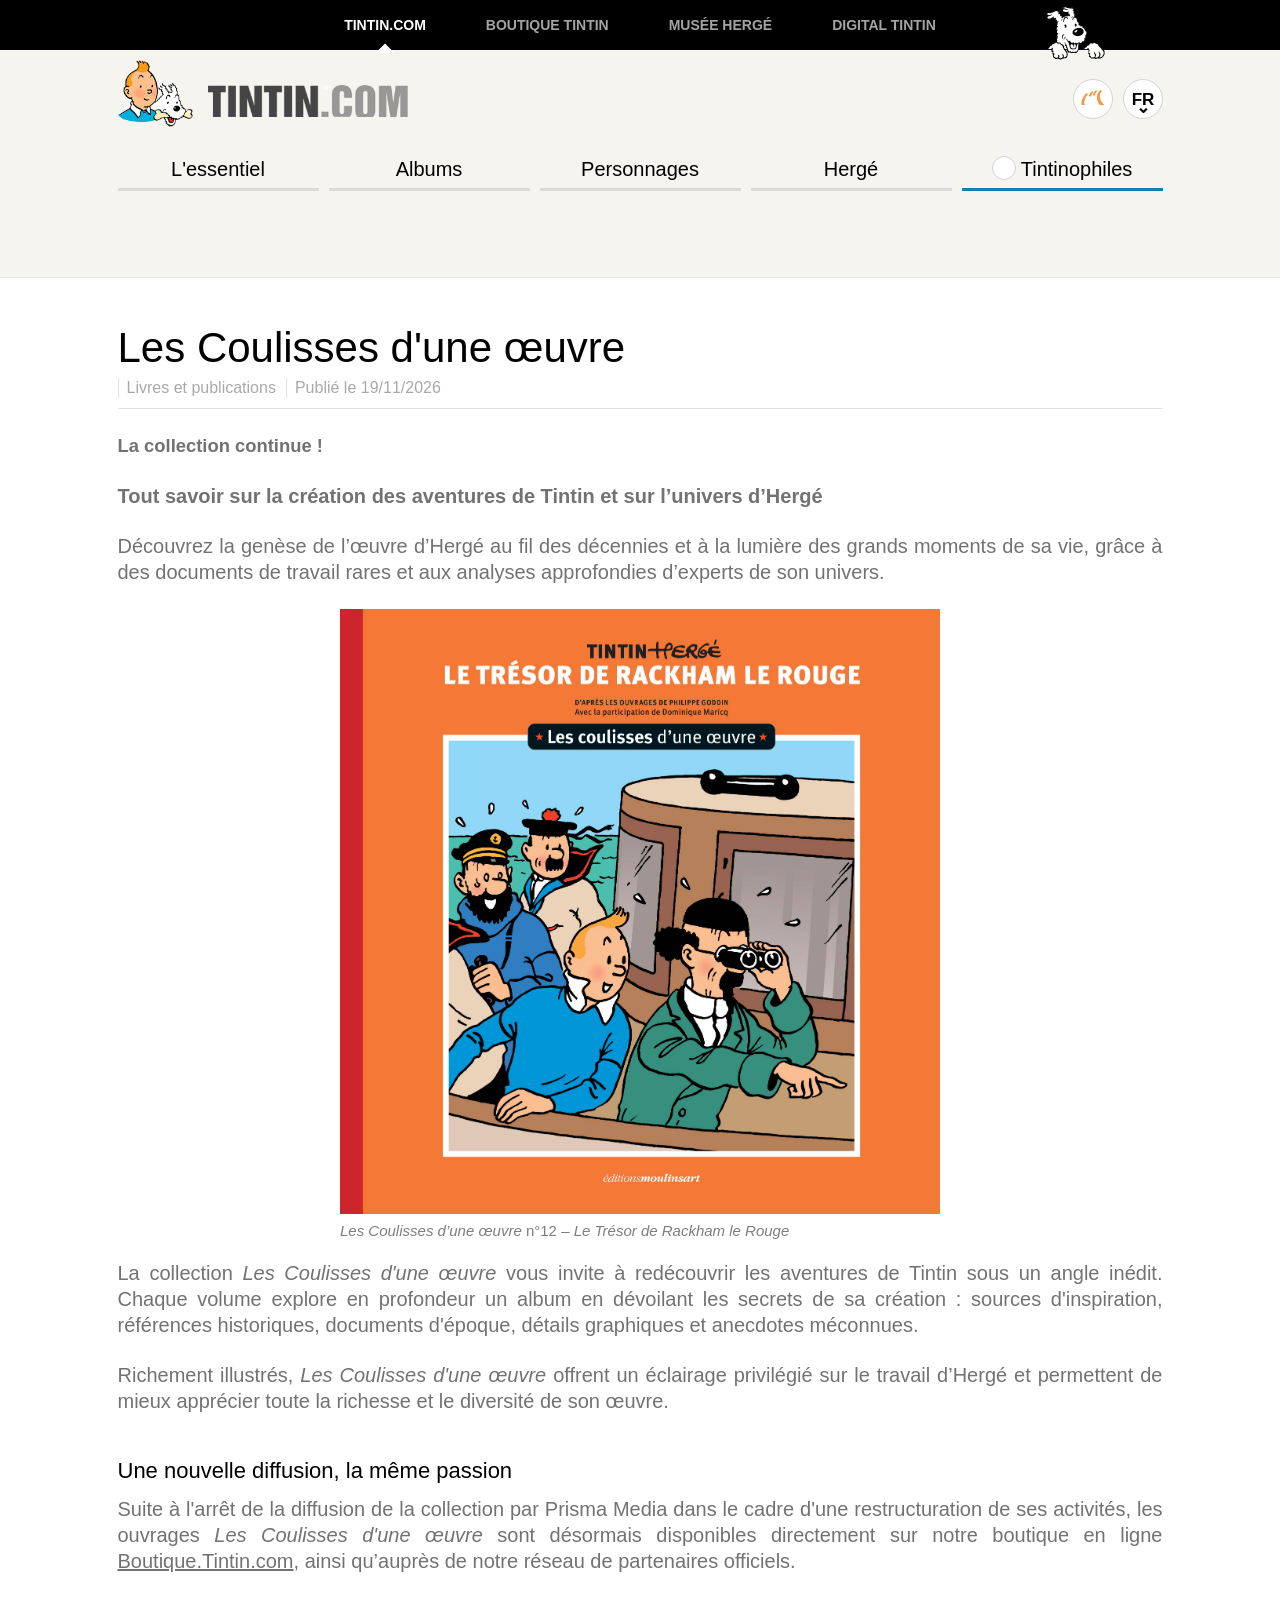
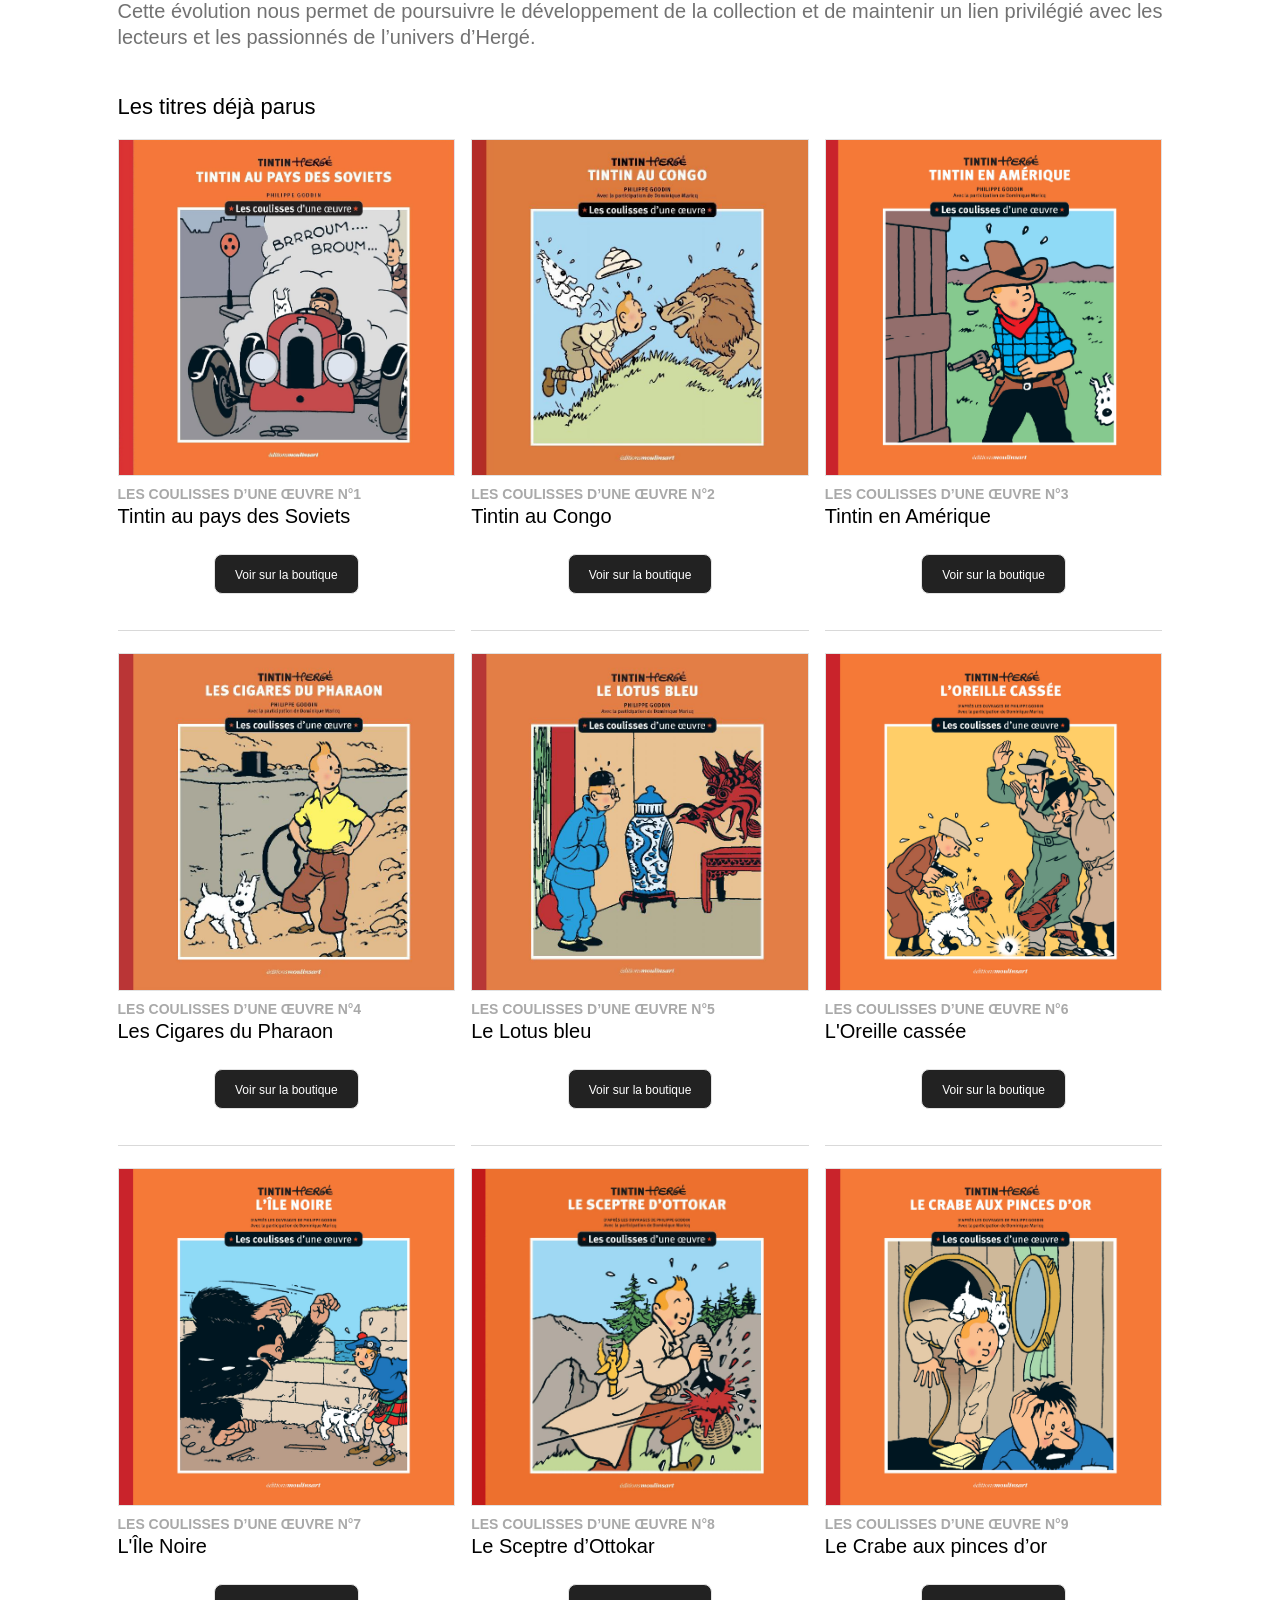
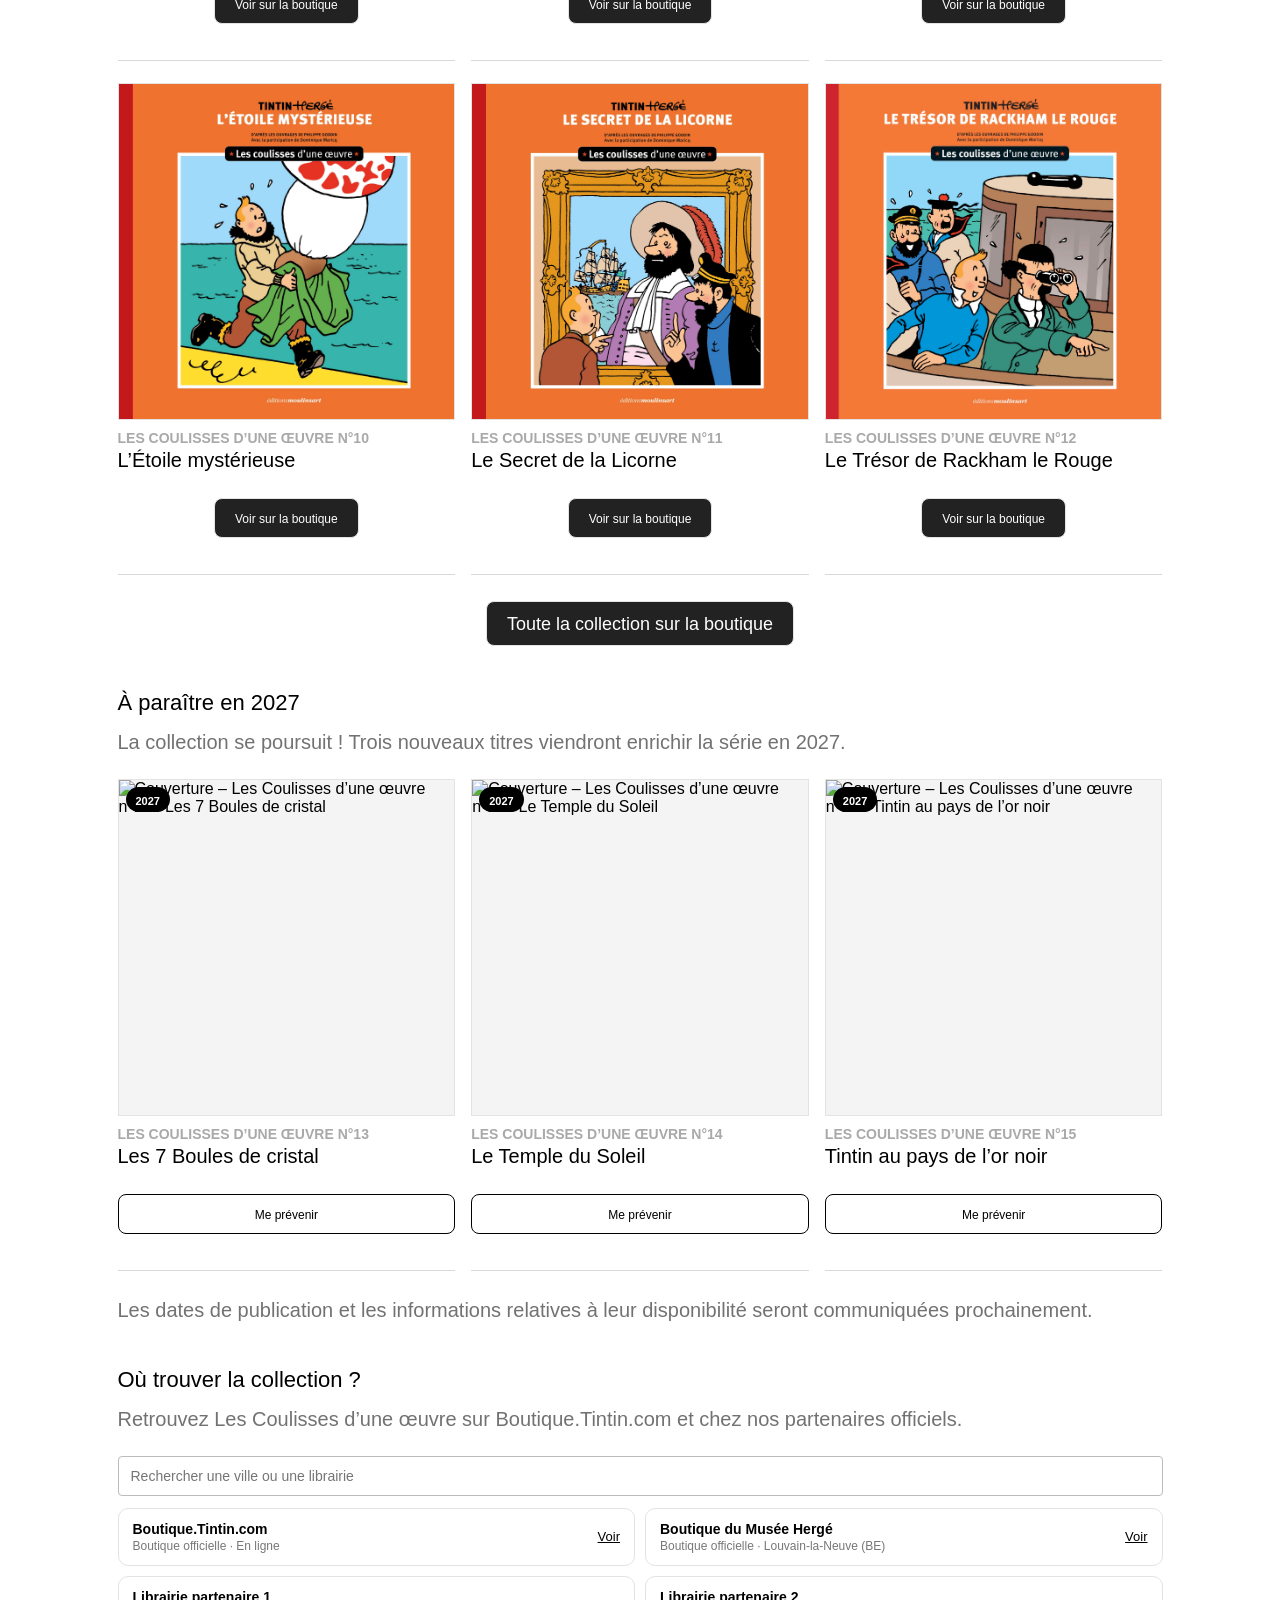
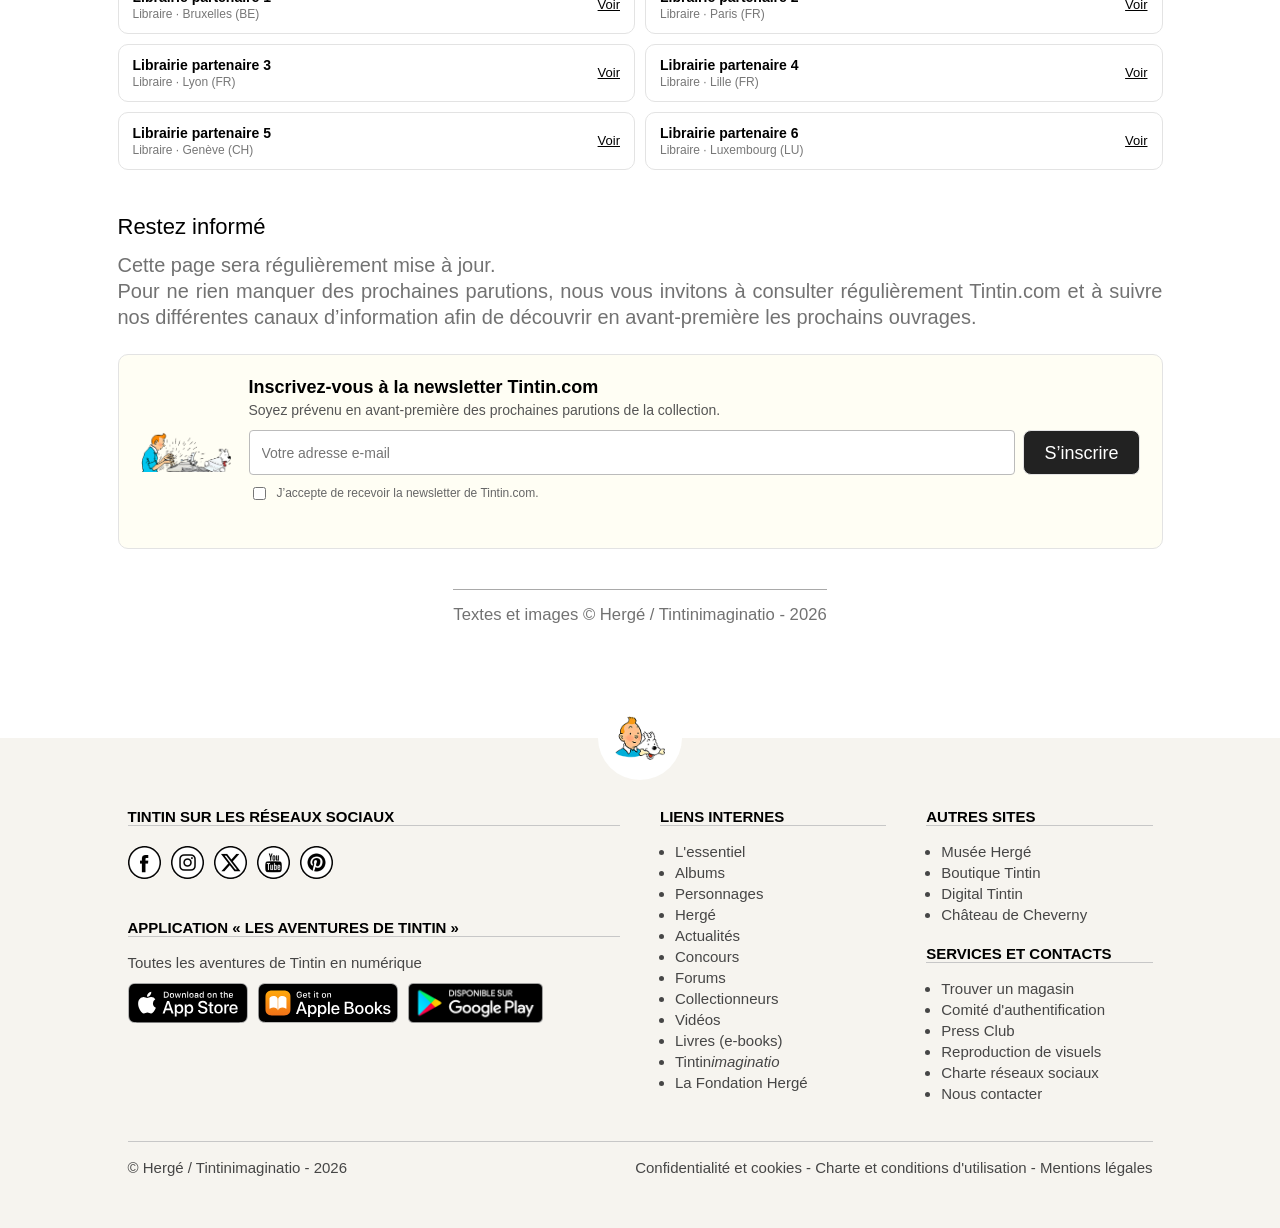
==== commit 31627296: "Add files via upload" ====
--- a/index.html
+++ b/index.html
@@ -135,11 +135,11 @@
         </figure>
     </div>
 
-    <div class="global-text">La collection Les Coulisses d'une œuvre vous invite à redécouvrir les aventures de Tintin sous un angle inédit. Chaque volume explore en profondeur un album en dévoilant les secrets de sa création :  : sources d'inspiration, références historiques, documents d'époque, détails graphiques et anecdotes méconnues.</div>
-    <div class="global-text">Richement illustrés,  Les Coulisses d’une œuvre offrent un éclairage privilégié sur le travail d’Hergé et permettent de mieux apprécier toute la richesse et le diversité de son œuvre.</div>
+    <div class="global-text">La collection <i>Les Coulisses d'une œuvre</i> vous invite à redécouvrir les aventures de Tintin sous un angle inédit. Chaque volume explore en profondeur un album en dévoilant les secrets de sa création : sources d'inspiration, références historiques, documents d'époque, détails graphiques et anecdotes méconnues.</div>
+    <div class="global-text">Richement illustrés,  <i>Les Coulisses d'une œuvre</i> offrent un éclairage privilégié sur le travail d’Hergé et permettent de mieux apprécier toute la richesse et le diversité de son œuvre.</div>
 
     <h2 class="global-title cdo-h2">Une nouvelle diffusion, la même passion</h2>
-    <div class="global-text">Suite à l'arrêt de la diffusion de la collection par Prisma Media dans le cadre d'une restructuration de ses activités, les ouvrages Les Coulisses d'une œuvre sont désormais disponibles directement sur notre boutique en ligne <a href="#">Boutique.Tintin.com</a>, ainsi qu’auprès de  notre réseau de partenaires officiels.</div>
+    <div class="global-text">Suite à l'arrêt de la diffusion de la collection par Prisma Media dans le cadre d'une restructuration de ses activités, les ouvrages <i>Les Coulisses d'une œuvre</i> sont désormais disponibles directement sur notre boutique en ligne <a href="https://boutique.tintin.com/fr/editionsmoulinsart/les-coulisses-d-un-oeuvre.html">Boutique.Tintin.com</a>, ainsi qu’auprès de  notre réseau de partenaires officiels.</div>
     <div class="global-text">Cette évolution nous permet de poursuivre le développement de la collection et de maintenir un lien privilégié avec les lecteurs et les passionnés de l’univers d’Hergé.</div>
 
     <h2 class="global-title cdo-h2" id="parus">Les titres déjà parus </h2>
@@ -148,84 +148,84 @@
                 <a href="#" class="cdo-card-img" style="text-decoration:none"><div class="global-zstack"><img class="news_img global-border" src="assets/COUV1.jpg" alt="Couverture – Les Coulisses d’une œuvre n°1 : Tintin au pays des Soviets" loading="lazy"></div></a>
                 <div class="cdo-card-no">Les Coulisses d’une œuvre n°1</div>
                 <div class="news_text_title cdo-card-title">Tintin au pays des Soviets</div>
-                <p class="news_text_text cdo-card-text">Les débuts de Tintin et d’Hergé : retour sur la naissance d’un héros et sur les premiers pas de la série dans « Le Petit Vingtième ».</p>
+               
                 <a href="https://boutique.tintin.com/fr/33973-accueil-les-coulisses-dune-oeuvre-tintin-au-pays-des-soviets-24601" class="button small inline center black global-border">Voir sur la boutique</a>
             </div>
             <div class="cdo-card">
                 <a href="#" class="cdo-card-img" style="text-decoration:none"><div class="global-zstack"><img class="news_img global-border" src="assets/COUV2.jpg" alt="Couverture – Les Coulisses d’une œuvre n°2 : Tintin au Congo" loading="lazy"></div></a>
                 <div class="cdo-card-no">Les Coulisses d’une œuvre n°2</div>
                 <div class="news_text_title cdo-card-title">Tintin au Congo</div>
-                <p class="news_text_text cdo-card-text">Genèse, contexte historique et évolutions de l’album, éclairés par des documents d’époque et l’analyse d’experts.</p>
+             
                 <a href="https://boutique.tintin.com/fr/33978-accueil-les-coulisses-dune-oeuvre-tintin-au-congo-24602" class="button small inline center black global-border">Voir sur la boutique</a>
             </div>
             <div class="cdo-card">
                 <a href="#" class="cdo-card-img" style="text-decoration:none"><div class="global-zstack"><img class="news_img global-border" src="assets/COUV3.jpg" alt="Couverture – Les Coulisses d’une œuvre n°3 : Tintin en Amérique" loading="lazy"></div></a>
                 <div class="cdo-card-no">Les Coulisses d’une œuvre n°3</div>
                 <div class="news_text_title cdo-card-title">Tintin en Amérique</div>
-                <p class="news_text_text cdo-card-text">De Chicago aux plaines de l’Ouest : sources d’inspiration, références et dessins préparatoires autour de l’album.</p>
+              
                 <a href="https://boutique.tintin.com/fr/33986-accueil-les-coulisses-dune-oeuvre-tintin-en-amerique-24603" class="button small inline center black global-border">Voir sur la boutique</a>
             </div>
             <div class="cdo-card">
                 <a href="#" class="cdo-card-img" style="text-decoration:none"><div class="global-zstack"><img class="news_img global-border" src="assets/COUV4.jpg" alt="Couverture – Les Coulisses d’une œuvre n°4 : Les Cigares du Pharaon" loading="lazy"></div></a>
                 <div class="cdo-card-no">Les Coulisses d’une œuvre n°4</div>
                 <div class="news_text_title cdo-card-title">Les Cigares du Pharaon</div>
-                <p class="news_text_text cdo-card-text">La première grande enquête de Tintin : les coulisses d’une aventure aux multiples rebondissements.</p>
+              
                 <a href="https://boutique.tintin.com/fr/34027-accueil-les-coulisses-dune-oeuvre-les-cigares-du-pharaon-24604" class="button small inline center black global-border">Voir sur la boutique</a>
             </div>
             <div class="cdo-card">
                 <a href="#" class="cdo-card-img" style="text-decoration:none"><div class="global-zstack"><img class="news_img global-border" src="assets/COUV5.jpg" alt="Couverture – Les Coulisses d’une œuvre n°5 : Le Lotus bleu" loading="lazy"></div></a>
                 <div class="cdo-card-no">Les Coulisses d’une œuvre n°5</div>
                 <div class="news_text_title cdo-card-title">Le Lotus bleu</div>
-                <p class="news_text_text cdo-card-text">Les rencontres et recherches qui ont nourri l’album, notamment l’amitié entre Hergé et Tchang.</p>
+            
                 <a href="https://boutique.tintin.com/fr/34031-accueil-les-coulisses-dune-oeuvre-le-lotus-bleu-24605" class="button small inline center black global-border">Voir sur la boutique</a>
             </div>
             <div class="cdo-card">
                 <a href="#" class="cdo-card-img" style="text-decoration:none"><div class="global-zstack"><img class="news_img global-border" src="assets/COUV6.jpg" alt="Couverture – Les Coulisses d’une œuvre n°6 : L&#x27;Oreille cassée" loading="lazy"></div></a>
                 <div class="cdo-card-no">Les Coulisses d’une œuvre n°6</div>
                 <div class="news_text_title cdo-card-title">L&#x27;Oreille cassée</div>
-                <p class="news_text_text cdo-card-text">Entre fiction et références historiques : le travail documentaire derrière l’album.</p>
+               
                 <a href="https://boutique.tintin.com/fr/34032-accueil-les-coulisses-dune-oeuvre-loreille-cassee-24606" class="button small inline center black global-border">Voir sur la boutique</a>
             </div>
             <div class="cdo-card">
                 <a href="#" class="cdo-card-img" style="text-decoration:none"><div class="global-zstack"><img class="news_img global-border" src="assets/COUV7.jpg" alt="Couverture – Les Coulisses d’une œuvre n°7 : L&#x27;Île Noire" loading="lazy"></div></a>
                 <div class="cdo-card-no">Les Coulisses d’une œuvre n°7</div>
                 <div class="news_text_title cdo-card-title">L&#x27;Île Noire</div>
-                <p class="news_text_text cdo-card-text">Des repérages aux versions successives de l’album : toutes les étapes de sa création.</p>
+               
                 <a href="https://boutique.tintin.com/fr/34033-accueil-les-coulisses-dune-oeuvre-lile-noire-24607" class="button small inline center black global-border">Voir sur la boutique</a>
             </div>
             <div class="cdo-card">
                 <a href="#" class="cdo-card-img" style="text-decoration:none"><div class="global-zstack"><img class="news_img global-border" src="assets/COUV8.jpg" alt="Couverture – Les Coulisses d’une œuvre n°8 : Le Sceptre d’Ottokar" loading="lazy"></div></a>
                 <div class="cdo-card-no">Les Coulisses d’une œuvre n°8</div>
                 <div class="news_text_title cdo-card-title">Le Sceptre d’Ottokar</div>
-                <p class="news_text_text cdo-card-text">L’invention de la Syldavie et la naissance d’un univers : planches, croquis et anecdotes.</p>
+            
                 <a href="https://boutique.tintin.com/fr/34034-accueil-les-coulisses-dune-oeuvre-le-sceptre-dottokar-24608" class="button small inline center black global-border">Voir sur la boutique</a>
             </div>
             <div class="cdo-card">
                 <a href="#" class="cdo-card-img" style="text-decoration:none"><div class="global-zstack"><img class="news_img global-border" src="assets/COUV9.jpg" alt="Couverture – Les Coulisses d’une œuvre n°9 : Le Crabe aux pinces d’or" loading="lazy"></div></a>
                 <div class="cdo-card-no">Les Coulisses d’une œuvre n°9</div>
                 <div class="news_text_title cdo-card-title">Le Crabe aux pinces d’or</div>
-                <p class="news_text_text cdo-card-text">L’arrivée du capitaine Haddock : retour sur une aventure décisive dans l’œuvre d’Hergé.</p>
+                
                 <a href="https://boutique.tintin.com/fr/34077-accueil-les-coulisses-dune-oeuvre-le-crabe-aux-pinces-dor-24609" class="button small inline center black global-border">Voir sur la boutique</a>
             </div>
             <div class="cdo-card">
                 <a href="#" class="cdo-card-img" style="text-decoration:none"><div class="global-zstack"><img class="news_img global-border" src="assets/COUV10.jpg" alt="Couverture – Les Coulisses d’une œuvre n°10 : L’Étoile mystérieuse" loading="lazy"></div></a>
                 <div class="cdo-card-no">Les Coulisses d’une œuvre n°10</div>
                 <div class="news_text_title cdo-card-title">L’Étoile mystérieuse</div>
-                <p class="news_text_text cdo-card-text">Une aventure à l’ambiance singulière : contexte de création, inspirations et documents de travail.</p>
+              
                 <a href="https://boutique.tintin.com/fr/34096-accueil-les-coulisses-dune-oeuvre-letoile-mysterieuse-24610" class="button small inline center black global-border">Voir sur la boutique</a>
             </div>
             <div class="cdo-card">
                 <a href="#" class="cdo-card-img" style="text-decoration:none"><div class="global-zstack"><img class="news_img global-border" src="assets/COUV11.jpg" alt="Couverture – Les Coulisses d’une œuvre n°11 : Le Secret de la Licorne" loading="lazy"></div></a>
                 <div class="cdo-card-no">Les Coulisses d’une œuvre n°11</div>
                 <div class="news_text_title cdo-card-title">Le Secret de la Licorne</div>
-                <p class="news_text_text cdo-card-text">Le début d’un diptyque culte : les secrets de fabrication d’une aventure aux accents de roman de cape et d’épée.</p>
+                
                 <a href="https://boutique.tintin.com/fr/34105-accueil-les-coulisses-dune-oeuvre-le-secret-de-la-licorne-24611" class="button small inline center black global-border">Voir sur la boutique</a>
             </div>
             <div class="cdo-card">
                 <a href="#" class="cdo-card-img" style="text-decoration:none"><div class="global-zstack"><img class="news_img global-border" src="assets/COUV12_pbg1.jpg" alt="Couverture – Les Coulisses d’une œuvre n°12 : Le Trésor de Rackham le Rouge" loading="lazy"></div></a>
                 <div class="cdo-card-no">Les Coulisses d’une œuvre n°12</div>
                 <div class="news_text_title cdo-card-title">Le Trésor de Rackham le Rouge</div>
-                <p class="news_text_text cdo-card-text">La suite et la résolution de l’énigme : documents rares, croquis et analyses autour de l’album.</p>
+     
                 <a href="https://boutique.tintin.com/fr/34106-accueil-les-coulisses-dune-oeuvre-le-tresor-de-rackham-le-rouge-24612" class="button small inline center black global-border">Voir sur la boutique</a>
             </div>
     </div>
@@ -324,7 +324,7 @@
                 <input type="email" id="cdo-nl-email" placeholder="Votre adresse e-mail" autocomplete="email" required aria-label="Adresse e-mail">
                 <button type="submit" class="button medium inline center black global-border">S’inscrire</button>
             </div>
-            <label class="cdo-nl-consent"><input type="checkbox" id="cdo-nl-ok"> J’accepte de recevoir la newsletter de Tintin.com. Je peux me désinscrire à tout moment.</label>
+            <label class="cdo-nl-consent"><input type="checkbox" id="cdo-nl-ok"> J’accepte de recevoir la newsletter de Tintin.com.</label>
             <div class="cdo-msg" id="cdo-nl-msg" role="status" aria-live="polite"></div>
         </div>
     </form>
--- a/coulisses.css
+++ b/coulisses.css
@@ -70,7 +70,8 @@
 }
 .cdo .button.small {
   font-size: 12px;
-
+  margin-top: 20px;
+  margin-bottom: 20px;
   cursor: pointer;
 }
 .cdo .cdo-btn-light {
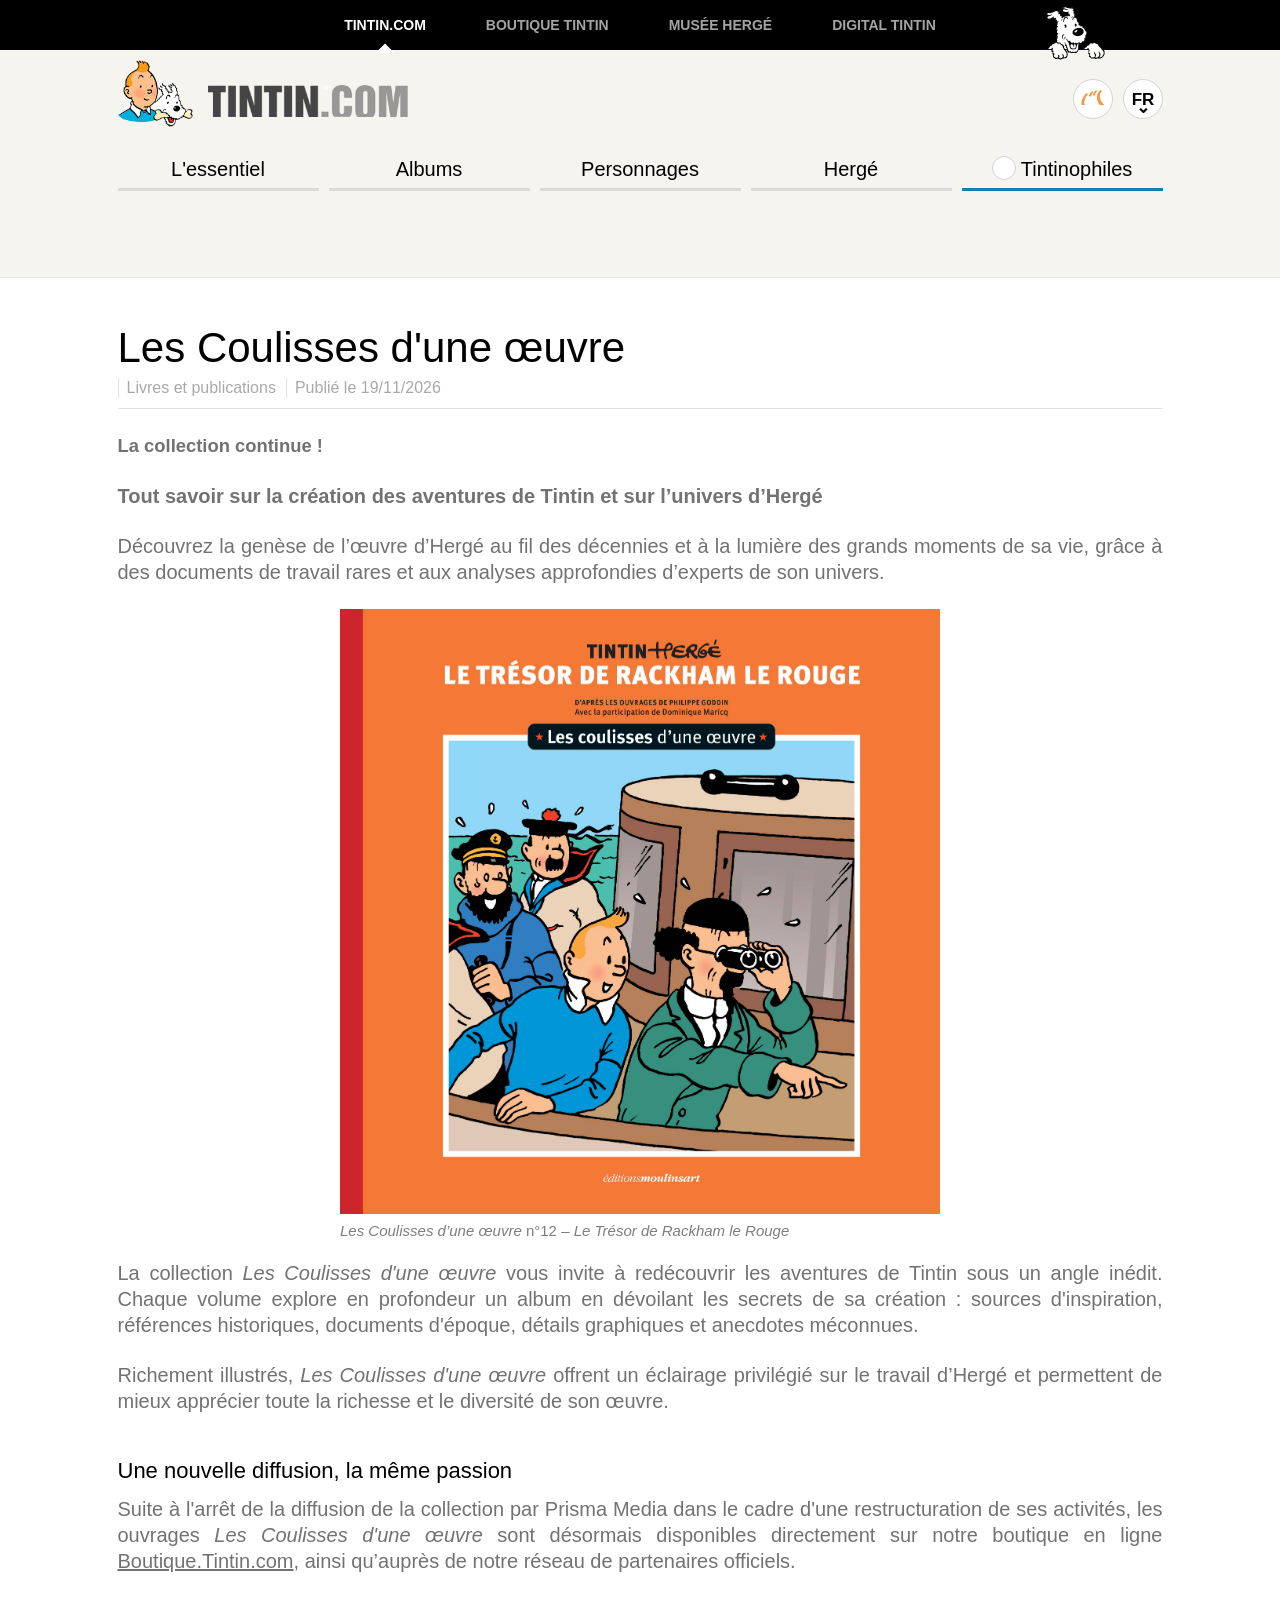
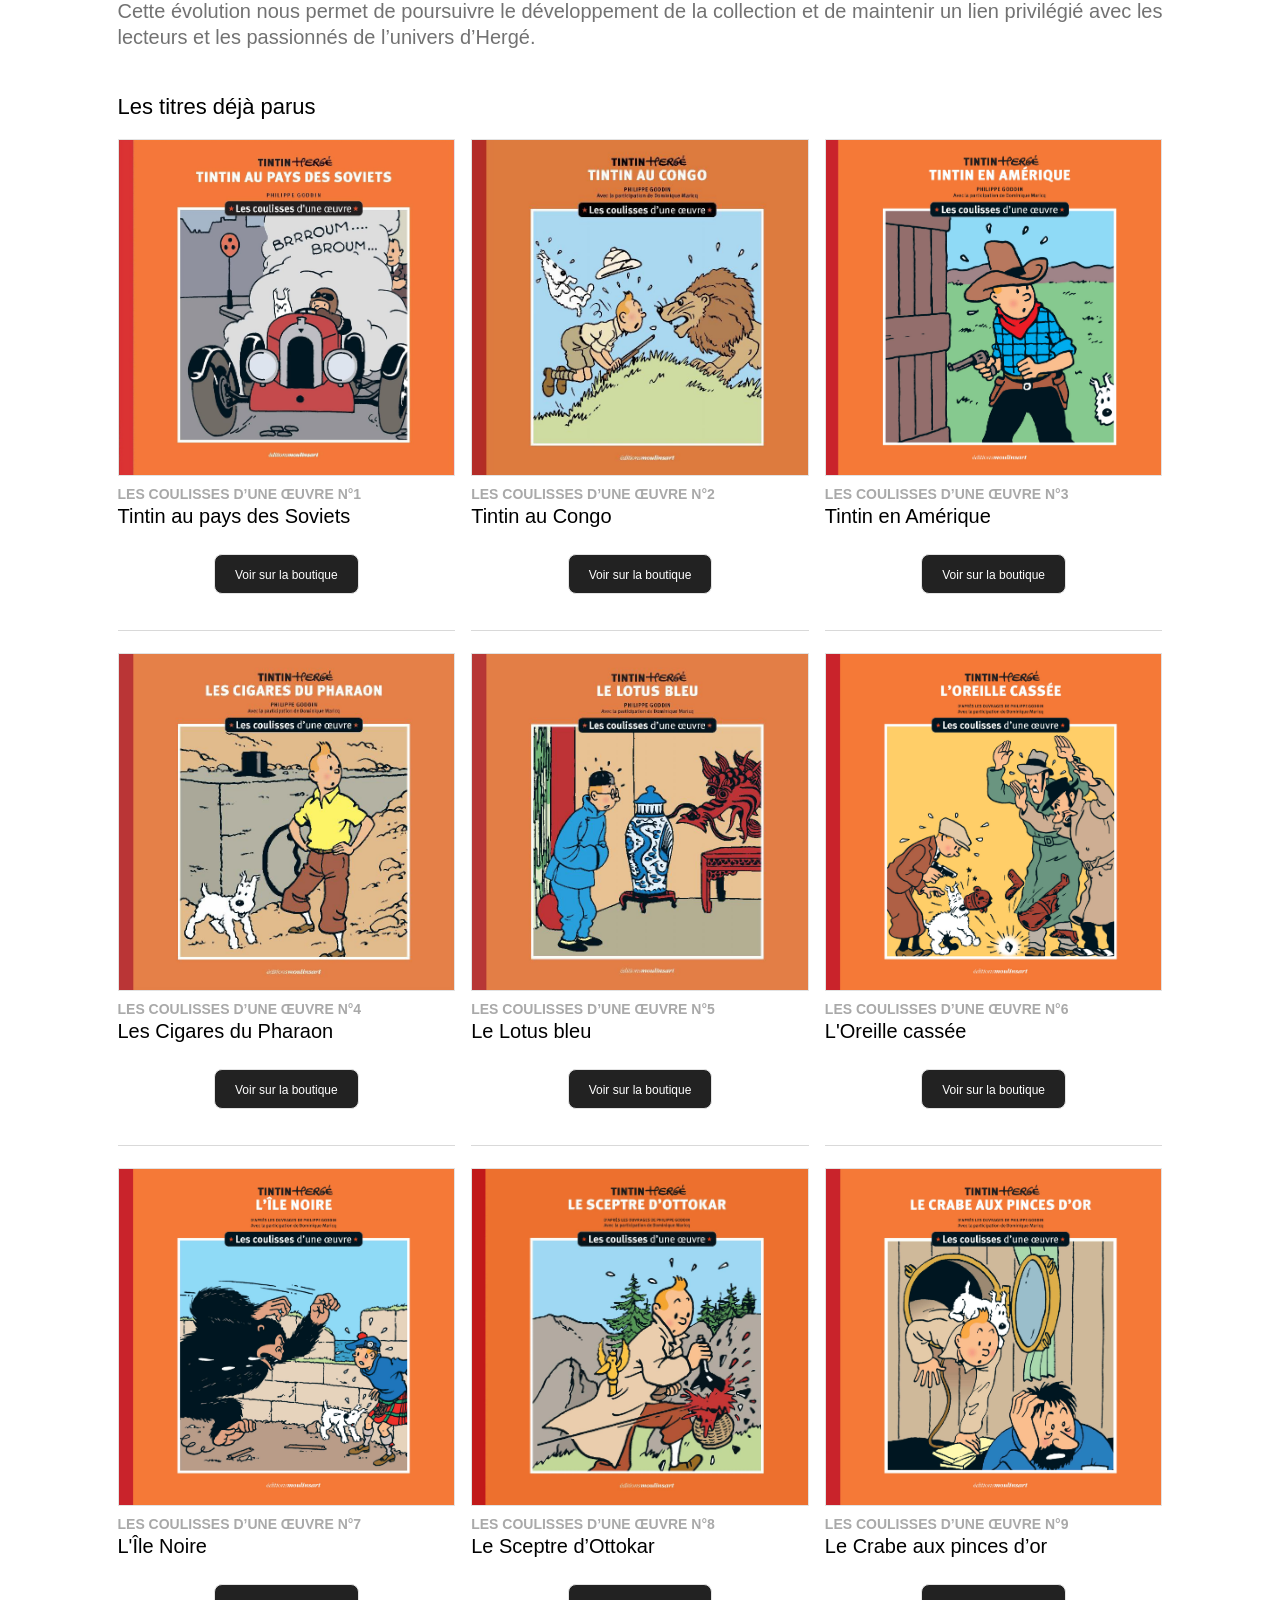
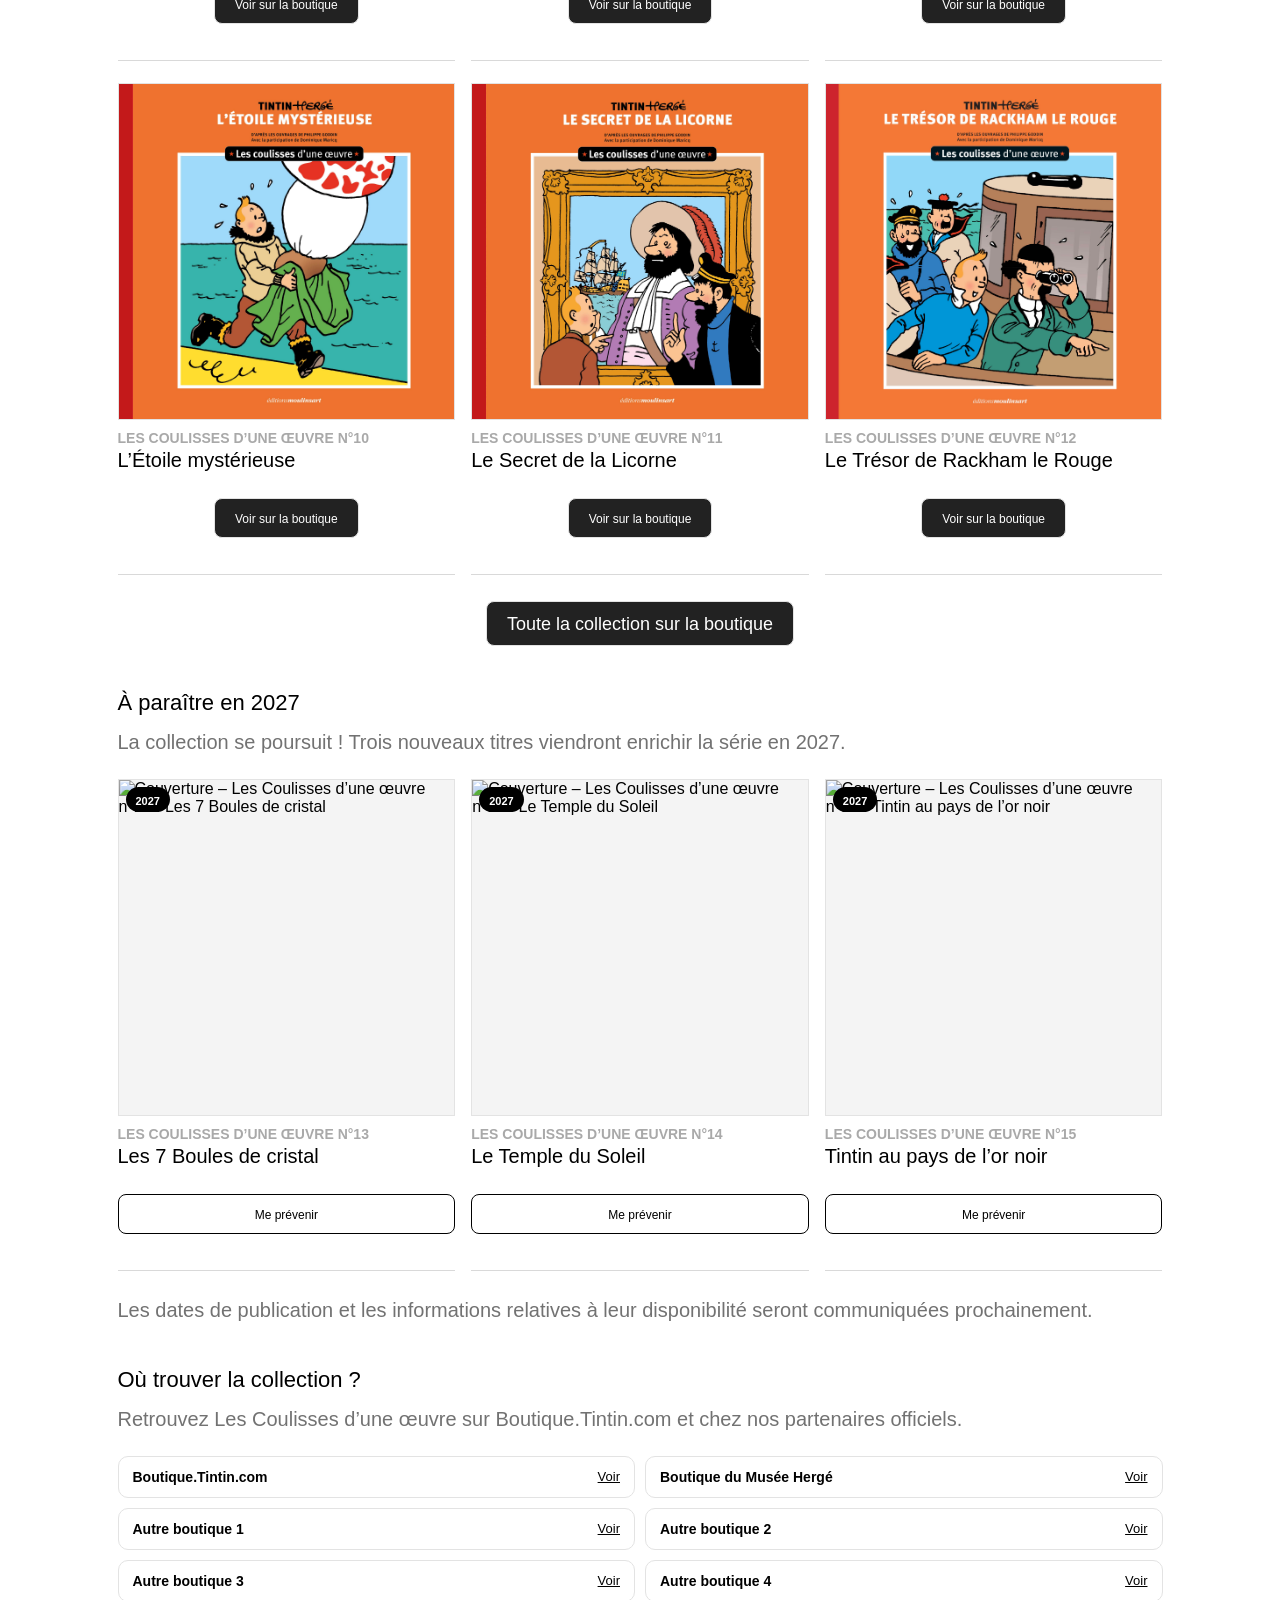
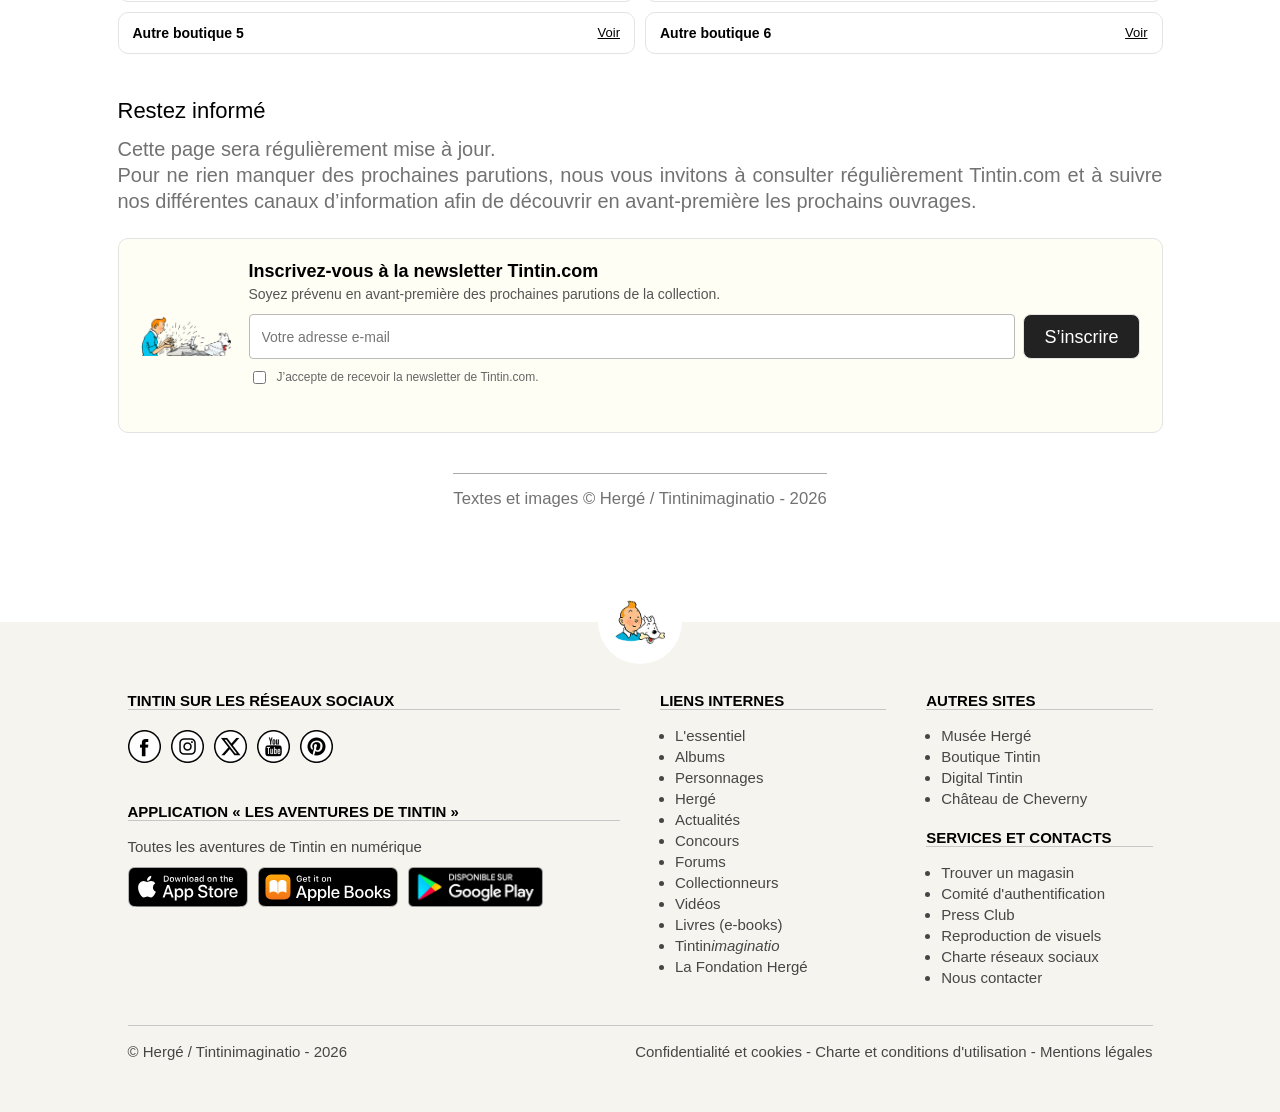
==== commit 03abdbda: "Add files via upload" ====
--- a/index.html
+++ b/index.html
@@ -275,38 +275,38 @@
 
     <h2 class="global-title cdo-h2" id="revendeurs">Où trouver la collection ?</h2>
     <div class="global-text">Retrouvez Les Coulisses d’une œuvre sur Boutique.Tintin.com et chez nos partenaires officiels.</div>
-    <div class="cdo-search"><input type="search" id="cdo-reseller-search" placeholder="Rechercher une ville ou une librairie" aria-label="Rechercher un revendeur"></div>
+ 
     <ul class="cdo-resellers" id="cdo-resellers">
             <li class="cdo-reseller global-border global-radius" data-search="boutique.tintin.com en ligne">
-                <div><div class="cdo-reseller-name">Boutique.Tintin.com</div><div class="cdo-reseller-meta">Boutique officielle · En ligne</div></div>
+                <div><div class="cdo-reseller-name">Boutique.Tintin.com</div></div>
                 <a href="#" class="cdo-reseller-link">Voir</a>
             </li>
             <li class="cdo-reseller global-border global-radius" data-search="boutique du musée hergé louvain-la-neuve (be)">
-                <div><div class="cdo-reseller-name">Boutique du Musée Hergé</div><div class="cdo-reseller-meta">Boutique officielle · Louvain-la-Neuve (BE)</div></div>
-                <a href="#" class="cdo-reseller-link">Voir</a>
-            </li>
-            <li class="cdo-reseller global-border global-radius" data-search="librairie partenaire 1 bruxelles (be)">
-                <div><div class="cdo-reseller-name">Librairie partenaire 1</div><div class="cdo-reseller-meta">Libraire · Bruxelles (BE)</div></div>
-                <a href="#" class="cdo-reseller-link">Voir</a>
-            </li>
-            <li class="cdo-reseller global-border global-radius" data-search="librairie partenaire 2 paris (fr)">
-                <div><div class="cdo-reseller-name">Librairie partenaire 2</div><div class="cdo-reseller-meta">Libraire · Paris (FR)</div></div>
-                <a href="#" class="cdo-reseller-link">Voir</a>
-            </li>
-            <li class="cdo-reseller global-border global-radius" data-search="librairie partenaire 3 lyon (fr)">
-                <div><div class="cdo-reseller-name">Librairie partenaire 3</div><div class="cdo-reseller-meta">Libraire · Lyon (FR)</div></div>
-                <a href="#" class="cdo-reseller-link">Voir</a>
-            </li>
-            <li class="cdo-reseller global-border global-radius" data-search="librairie partenaire 4 lille (fr)">
-                <div><div class="cdo-reseller-name">Librairie partenaire 4</div><div class="cdo-reseller-meta">Libraire · Lille (FR)</div></div>
-                <a href="#" class="cdo-reseller-link">Voir</a>
-            </li>
-            <li class="cdo-reseller global-border global-radius" data-search="librairie partenaire 5 genève (ch)">
-                <div><div class="cdo-reseller-name">Librairie partenaire 5</div><div class="cdo-reseller-meta">Libraire · Genève (CH)</div></div>
-                <a href="#" class="cdo-reseller-link">Voir</a>
-            </li>
-            <li class="cdo-reseller global-border global-radius" data-search="librairie partenaire 6 luxembourg (lu)">
-                <div><div class="cdo-reseller-name">Librairie partenaire 6</div><div class="cdo-reseller-meta">Libraire · Luxembourg (LU)</div></div>
+                <div><div class="cdo-reseller-name">Boutique du Musée Hergé</div></div>
+                <a href="#" class="cdo-reseller-link">Voir</a>
+            </li>
+            <li class="cdo-reseller global-border global-radius" data-search="autre boutique 1 bruxelles (be)">
+                <div><div class="cdo-reseller-name">Autre boutique 1</div></div>
+                <a href="#" class="cdo-reseller-link">Voir</a>
+            </li>
+            <li class="cdo-reseller global-border global-radius" data-search="autre boutique 2 paris (fr)">
+                <div><div class="cdo-reseller-name">Autre boutique 2</div></div>
+                <a href="#" class="cdo-reseller-link">Voir</a>
+            </li>
+            <li class="cdo-reseller global-border global-radius" data-search="autre boutique 3 lyon (fr)">
+                <div><div class="cdo-reseller-name">Autre boutique 3</div></div>
+                <a href="#" class="cdo-reseller-link">Voir</a>
+            </li>
+            <li class="cdo-reseller global-border global-radius" data-search="autre boutique 4 lille (fr)">
+                <div><div class="cdo-reseller-name">Autre boutique 4</div></div>
+                <a href="#" class="cdo-reseller-link">Voir</a>
+            </li>
+            <li class="cdo-reseller global-border global-radius" data-search="autre boutique 5 genève (ch)">
+                <div><div class="cdo-reseller-name">Autre boutique 5</div></div>
+                <a href="#" class="cdo-reseller-link">Voir</a>
+            </li>
+            <li class="cdo-reseller global-border global-radius" data-search="autre boutique 6 luxembourg (lu)">
+                <div><div class="cdo-reseller-name">Autre boutique 6</div></div>
                 <a href="#" class="cdo-reseller-link">Voir</a>
             </li>
     </ul>
@@ -445,6 +445,6 @@
     
     
   
-  <script src="coulisses.js"></script>
+  <script src="coulisses.js?v=2"></script>
 </body>
 </html>
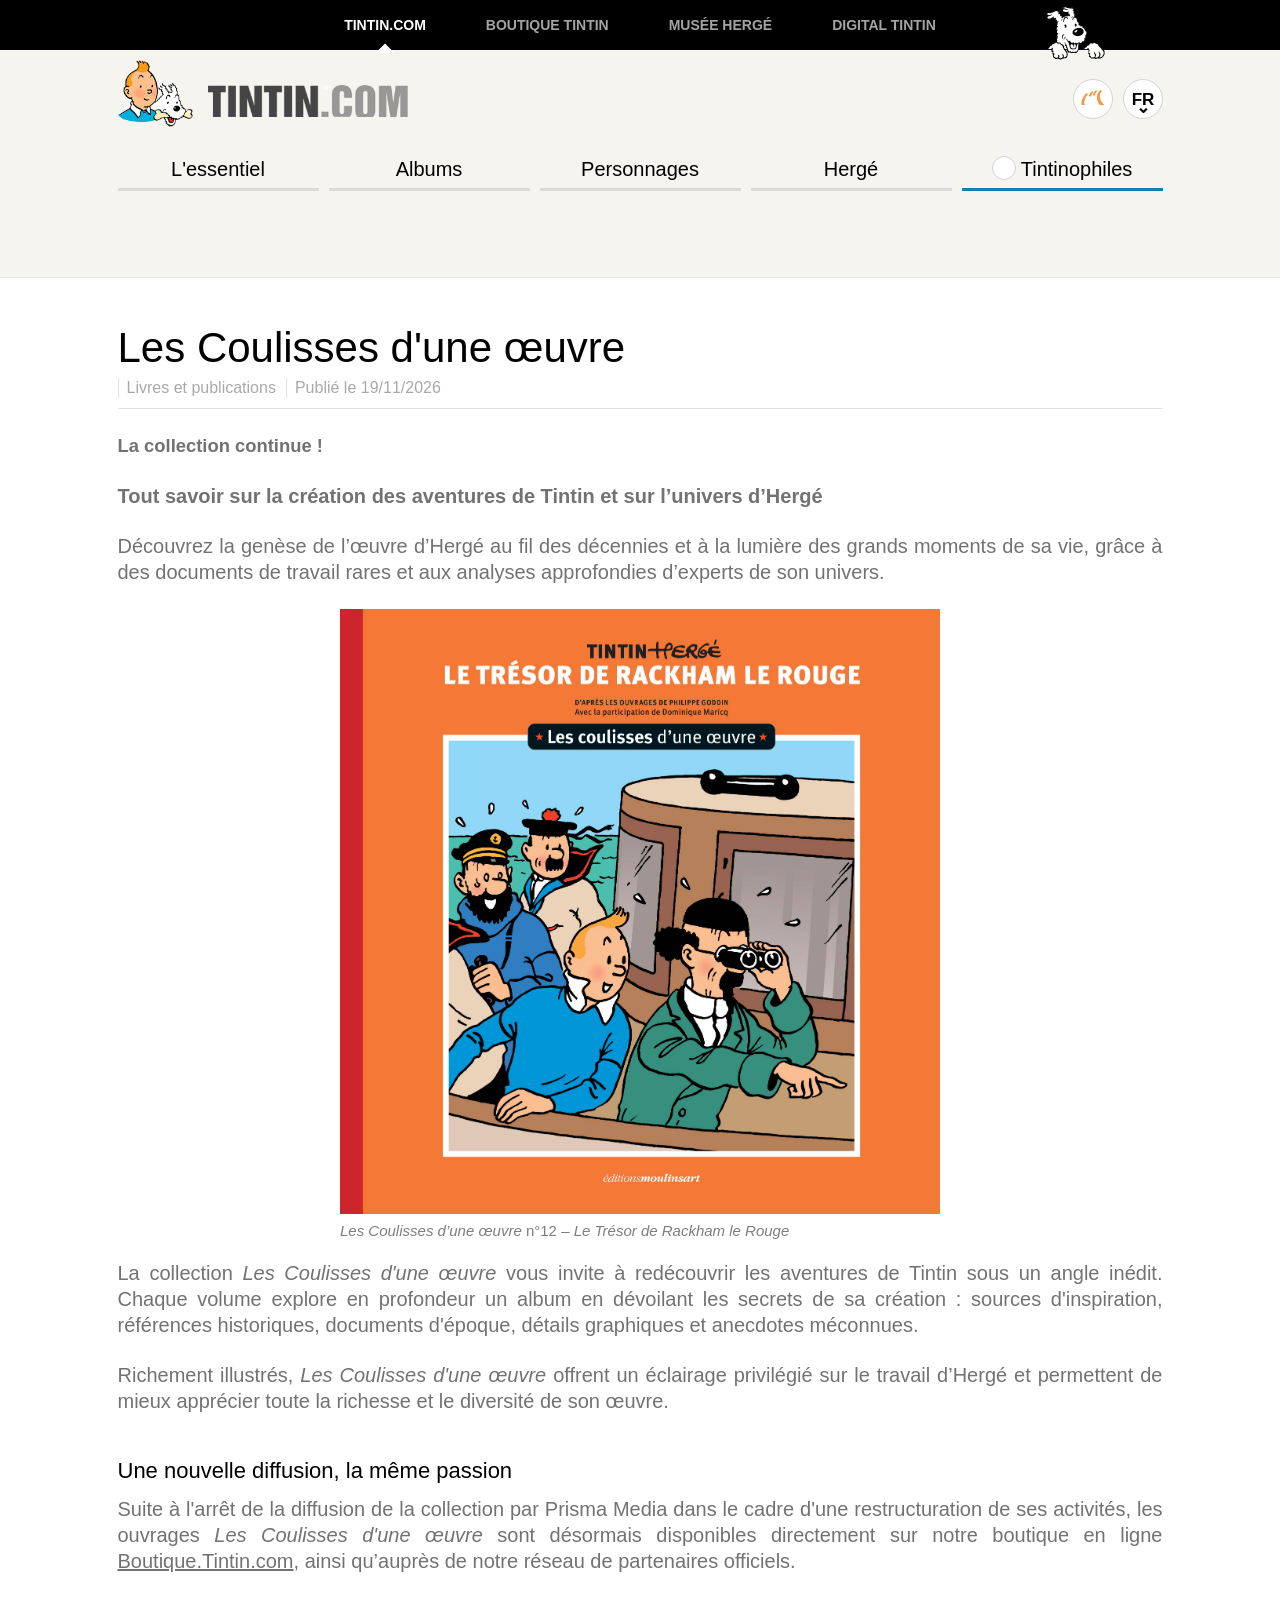
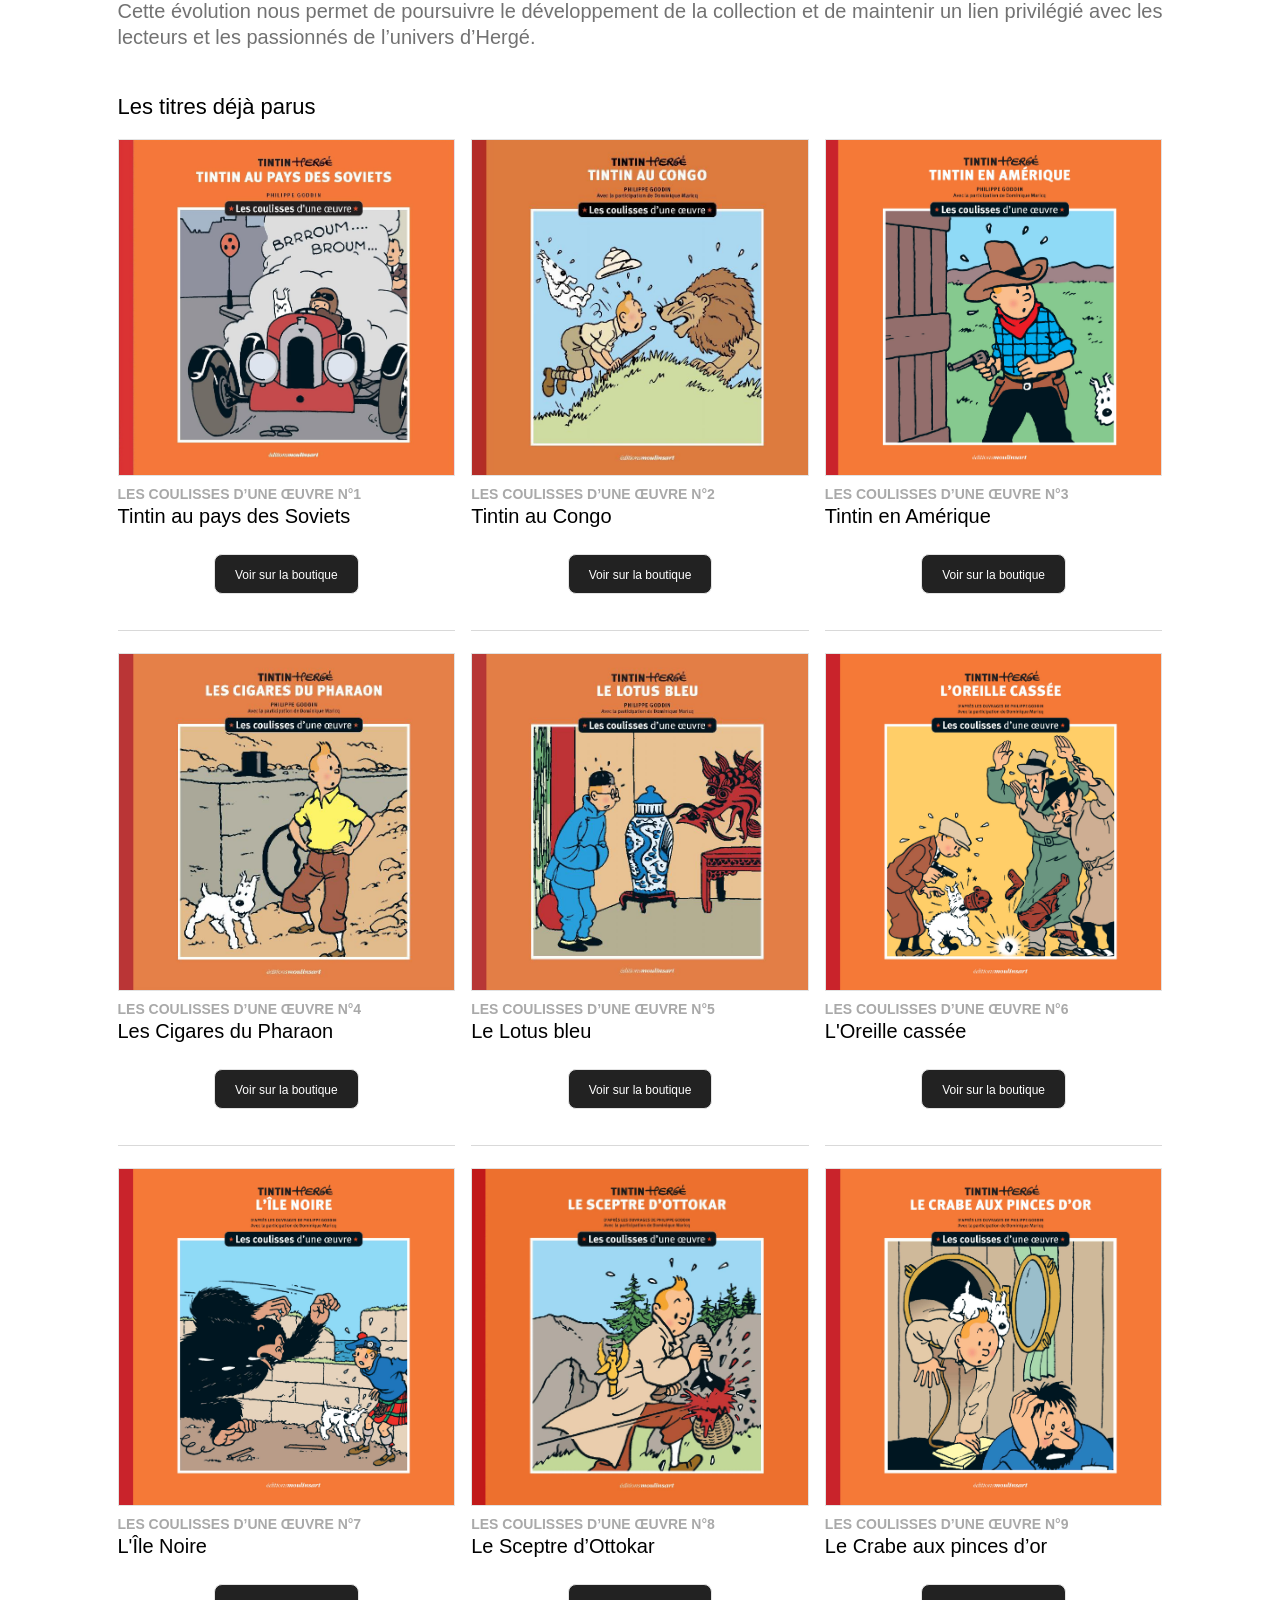
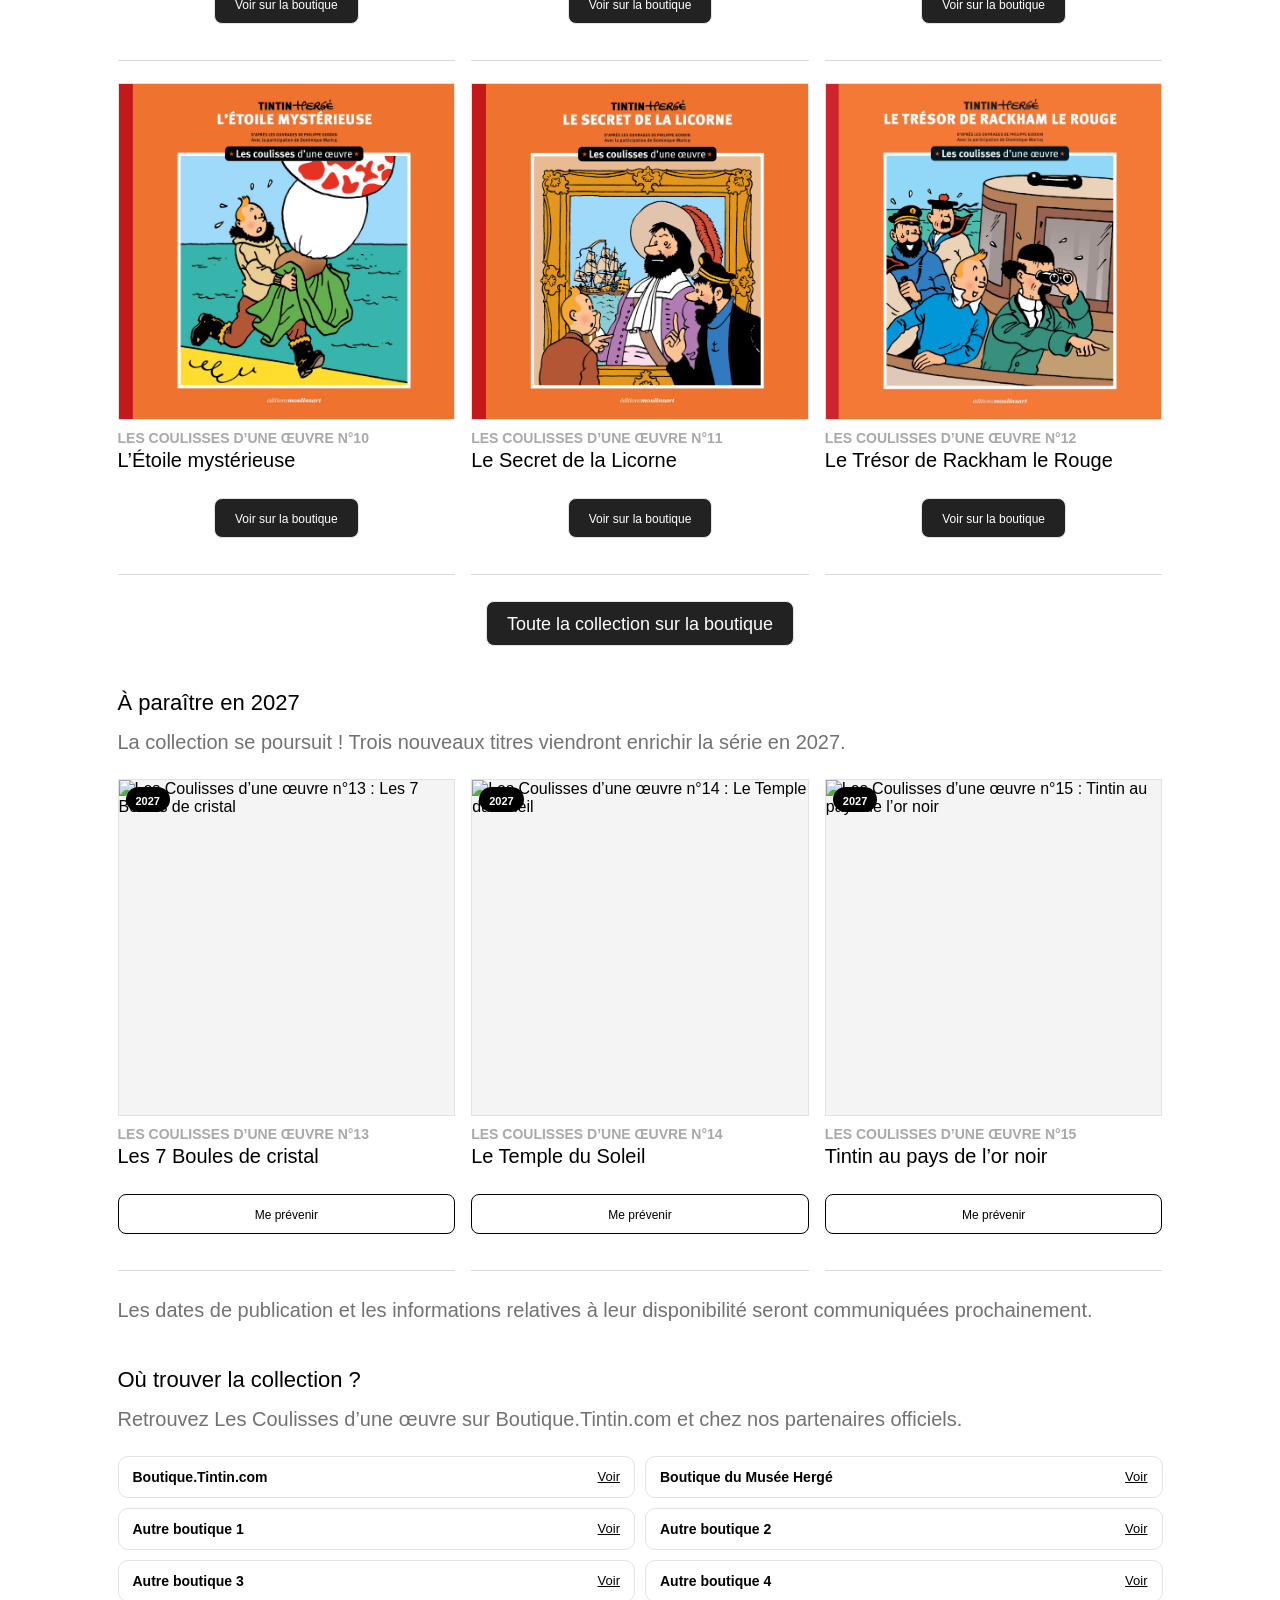
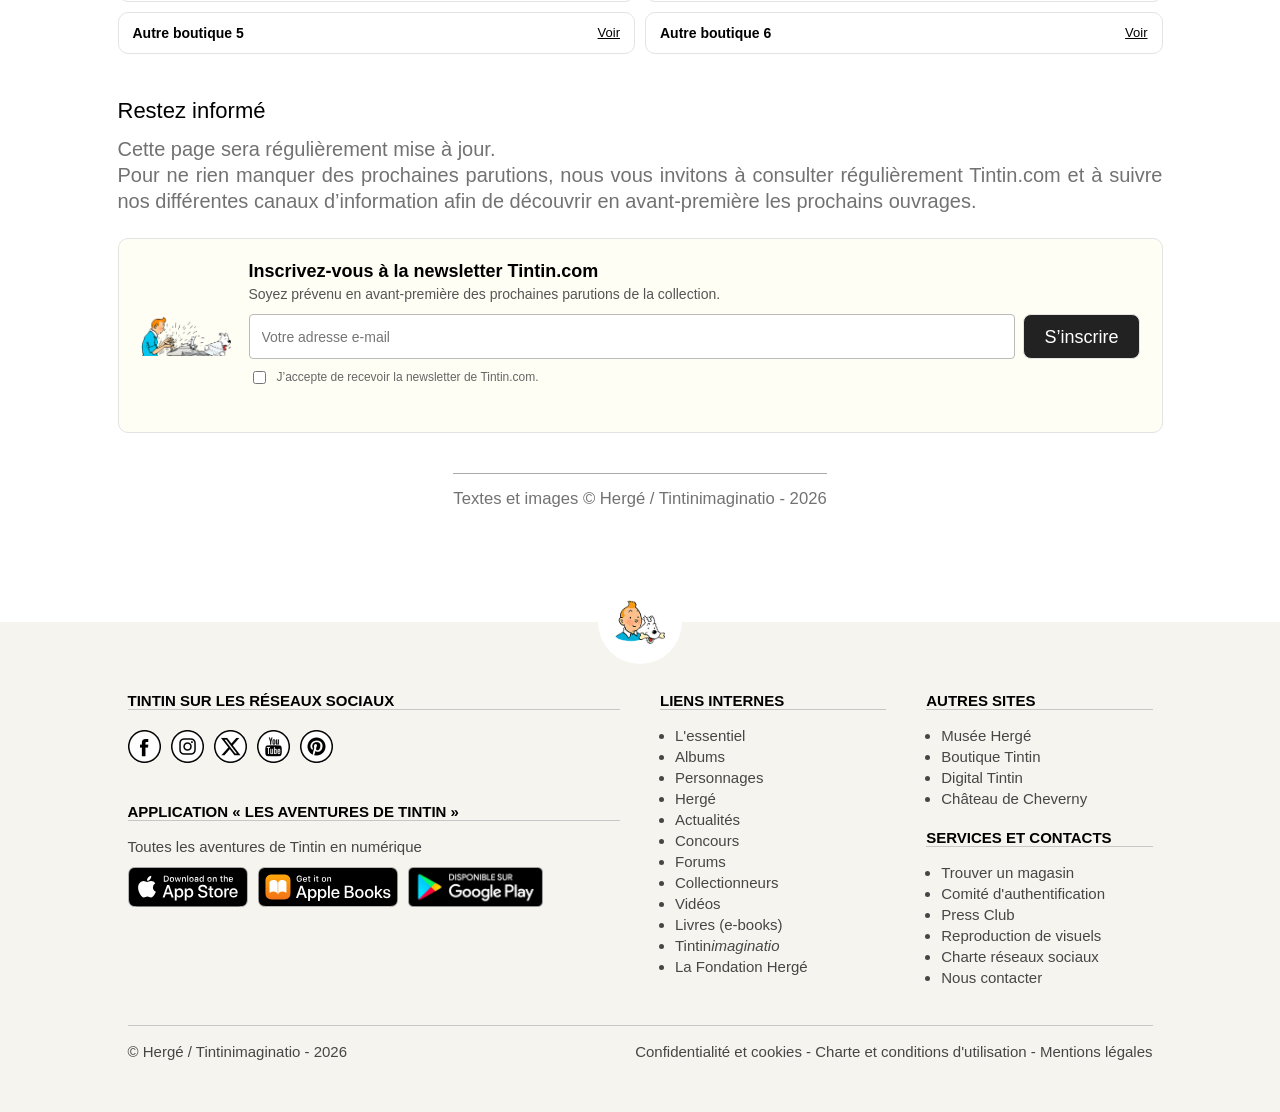
==== commit 06aec447: "Add files via upload" ====
--- a/index.html
+++ b/index.html
@@ -235,7 +235,7 @@
     <div class="global-text">La collection se poursuit ! Trois nouveaux titres viendront enrichir la série en 2027.</div>
     <div class="cdo-grid cdo-grid-up">
             <div class="cdo-card cdo-up" data-id="up1" data-title="Les 7 Boules de cristal">
-                <div class="global-zstack"><img class="news_img global-border" src="" alt="Couverture – Les Coulisses d’une œuvre n°13 : Les 7 Boules de cristal" loading="lazy">
+                <div class="global-zstack"><img class="news_img global-border" src="" alt="Les Coulisses d’une œuvre n°13 : Les 7 Boules de cristal" loading="lazy">
                     <div class="global-zstack-label-boutique">2027</div></div>
                 <div class="cdo-card-no">Les Coulisses d’une œuvre n°13</div>
                 <div class="news_text_title cdo-card-title">Les 7 Boules de cristal</div>
@@ -247,7 +247,7 @@
                 </div>
             </div>
             <div class="cdo-card cdo-up" data-id="up2" data-title="Le Temple du Soleil">
-                <div class="global-zstack"><img class="news_img global-border" src="" alt="Couverture – Les Coulisses d’une œuvre n°14 : Le Temple du Soleil" loading="lazy">
+                <div class="global-zstack"><img class="news_img global-border" src="" alt="Les Coulisses d’une œuvre n°14 : Le Temple du Soleil" loading="lazy">
                     <div class="global-zstack-label-boutique">2027</div></div>
                 <div class="cdo-card-no">Les Coulisses d’une œuvre n°14</div>
                 <div class="news_text_title cdo-card-title">Le Temple du Soleil</div>
@@ -259,7 +259,7 @@
                 </div>
             </div>
             <div class="cdo-card cdo-up" data-id="up3" data-title="Tintin au pays de l’or noir">
-                <div class="global-zstack"><img class="news_img global-border" src="" alt="Couverture – Les Coulisses d’une œuvre n°15 : Tintin au pays de l’or noir" loading="lazy">
+                <div class="global-zstack"><img class="news_img global-border" src="" alt="Les Coulisses d’une œuvre n°15 : Tintin au pays de l’or noir" loading="lazy">
                     <div class="global-zstack-label-boutique">2027</div></div>
                 <div class="cdo-card-no">Les Coulisses d’une œuvre n°15</div>
                 <div class="news_text_title cdo-card-title">Tintin au pays de l’or noir</div>
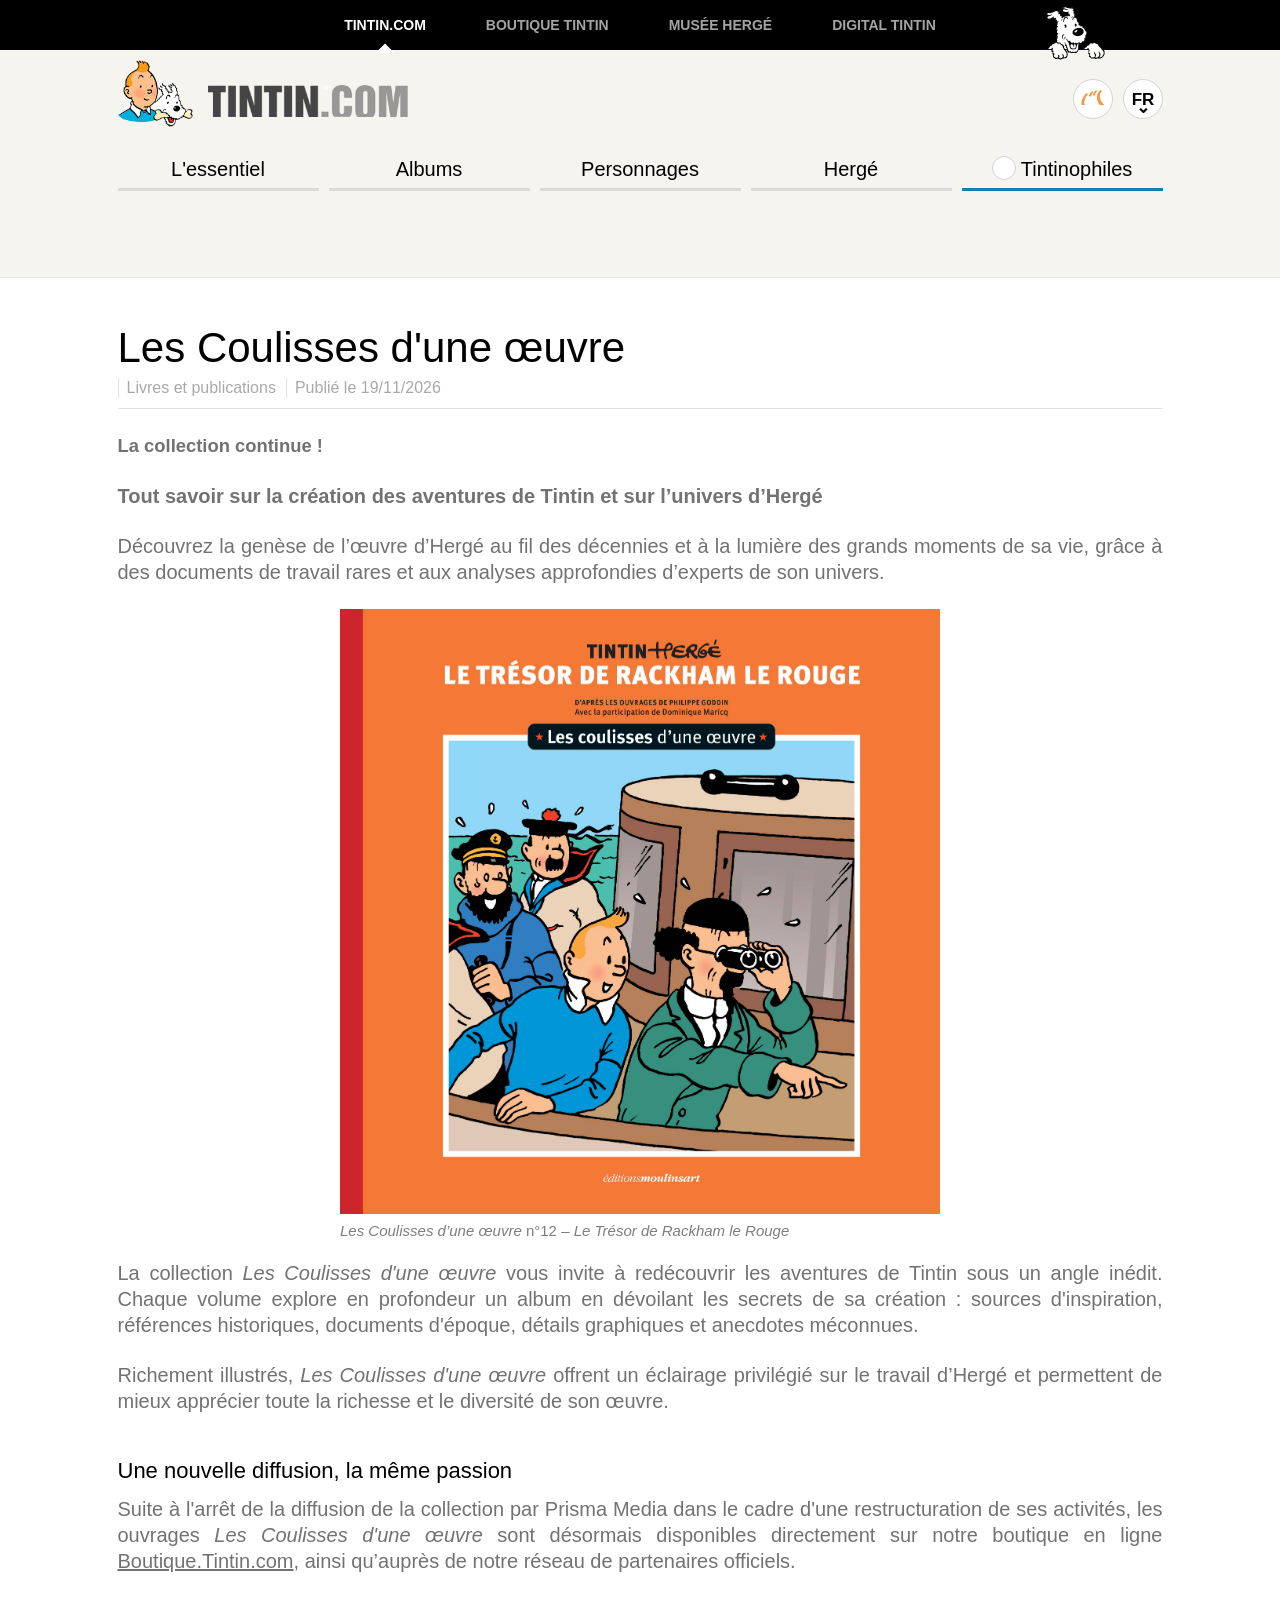
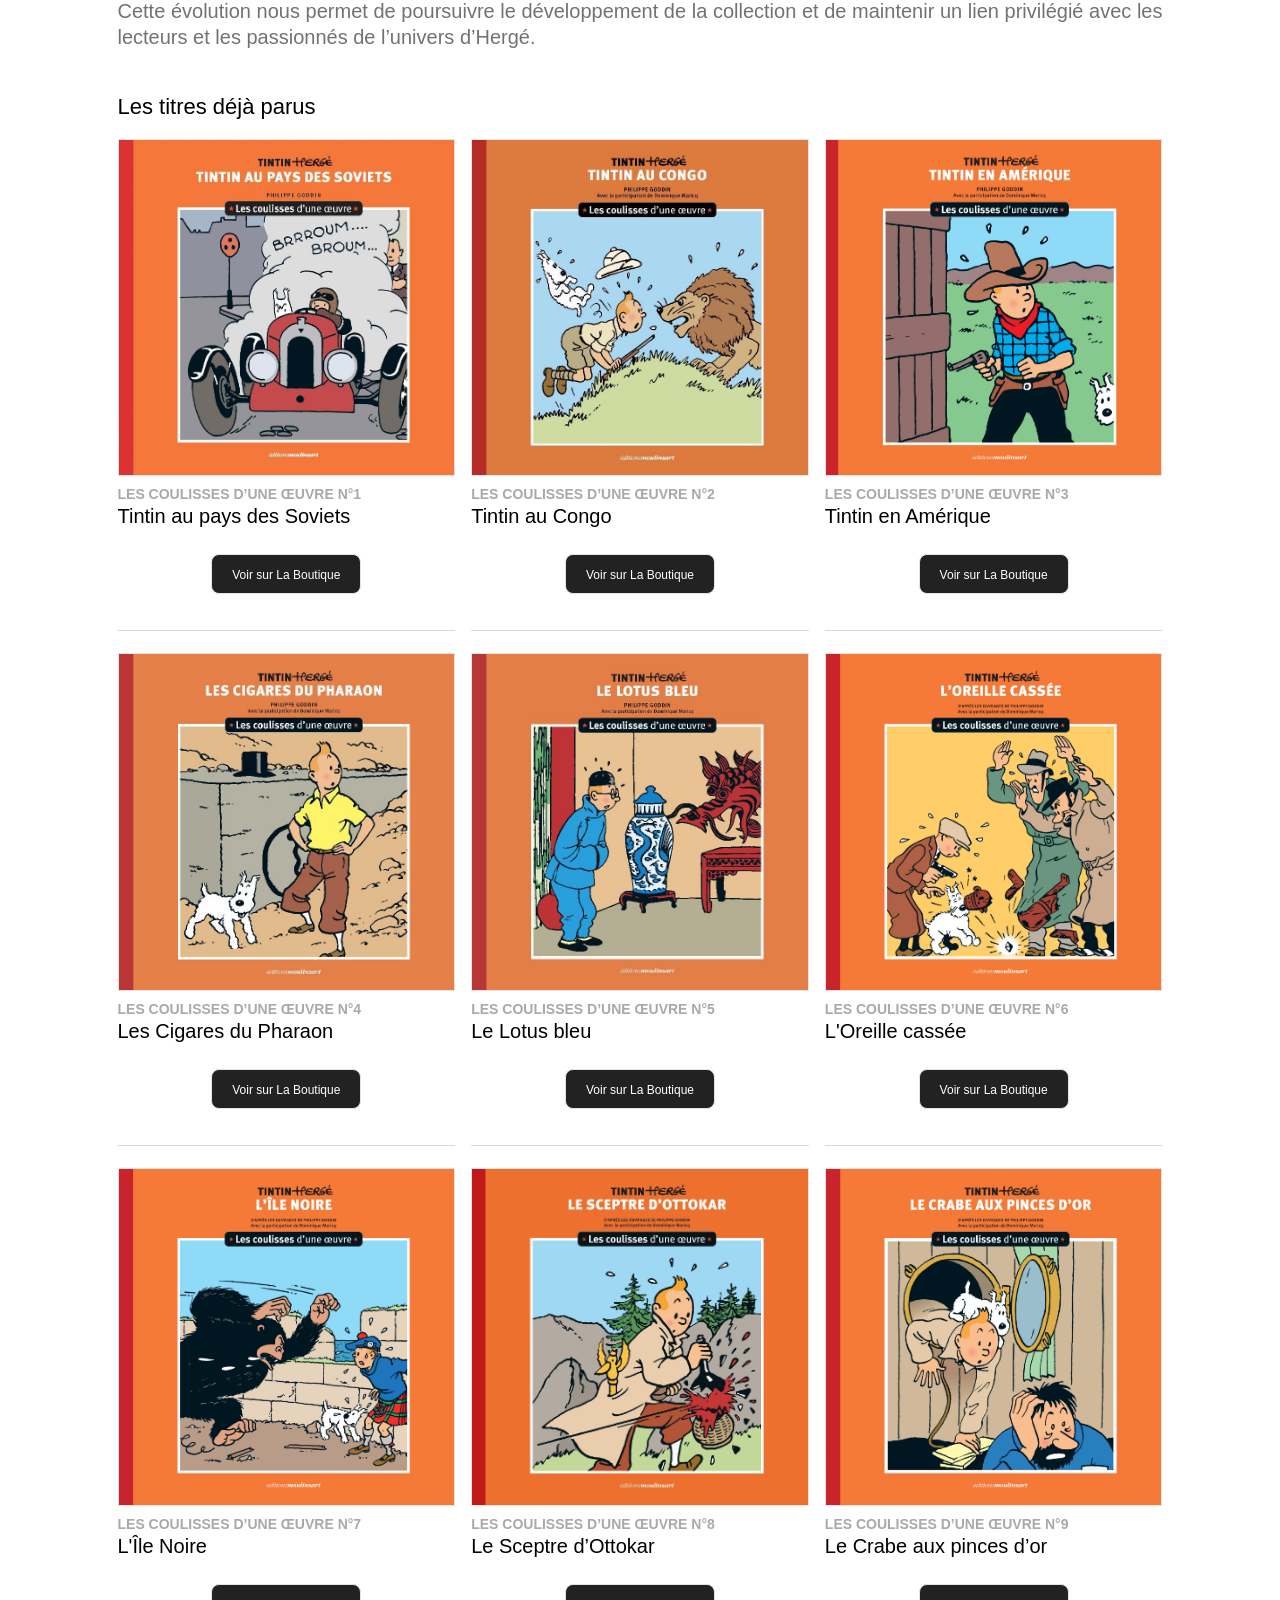
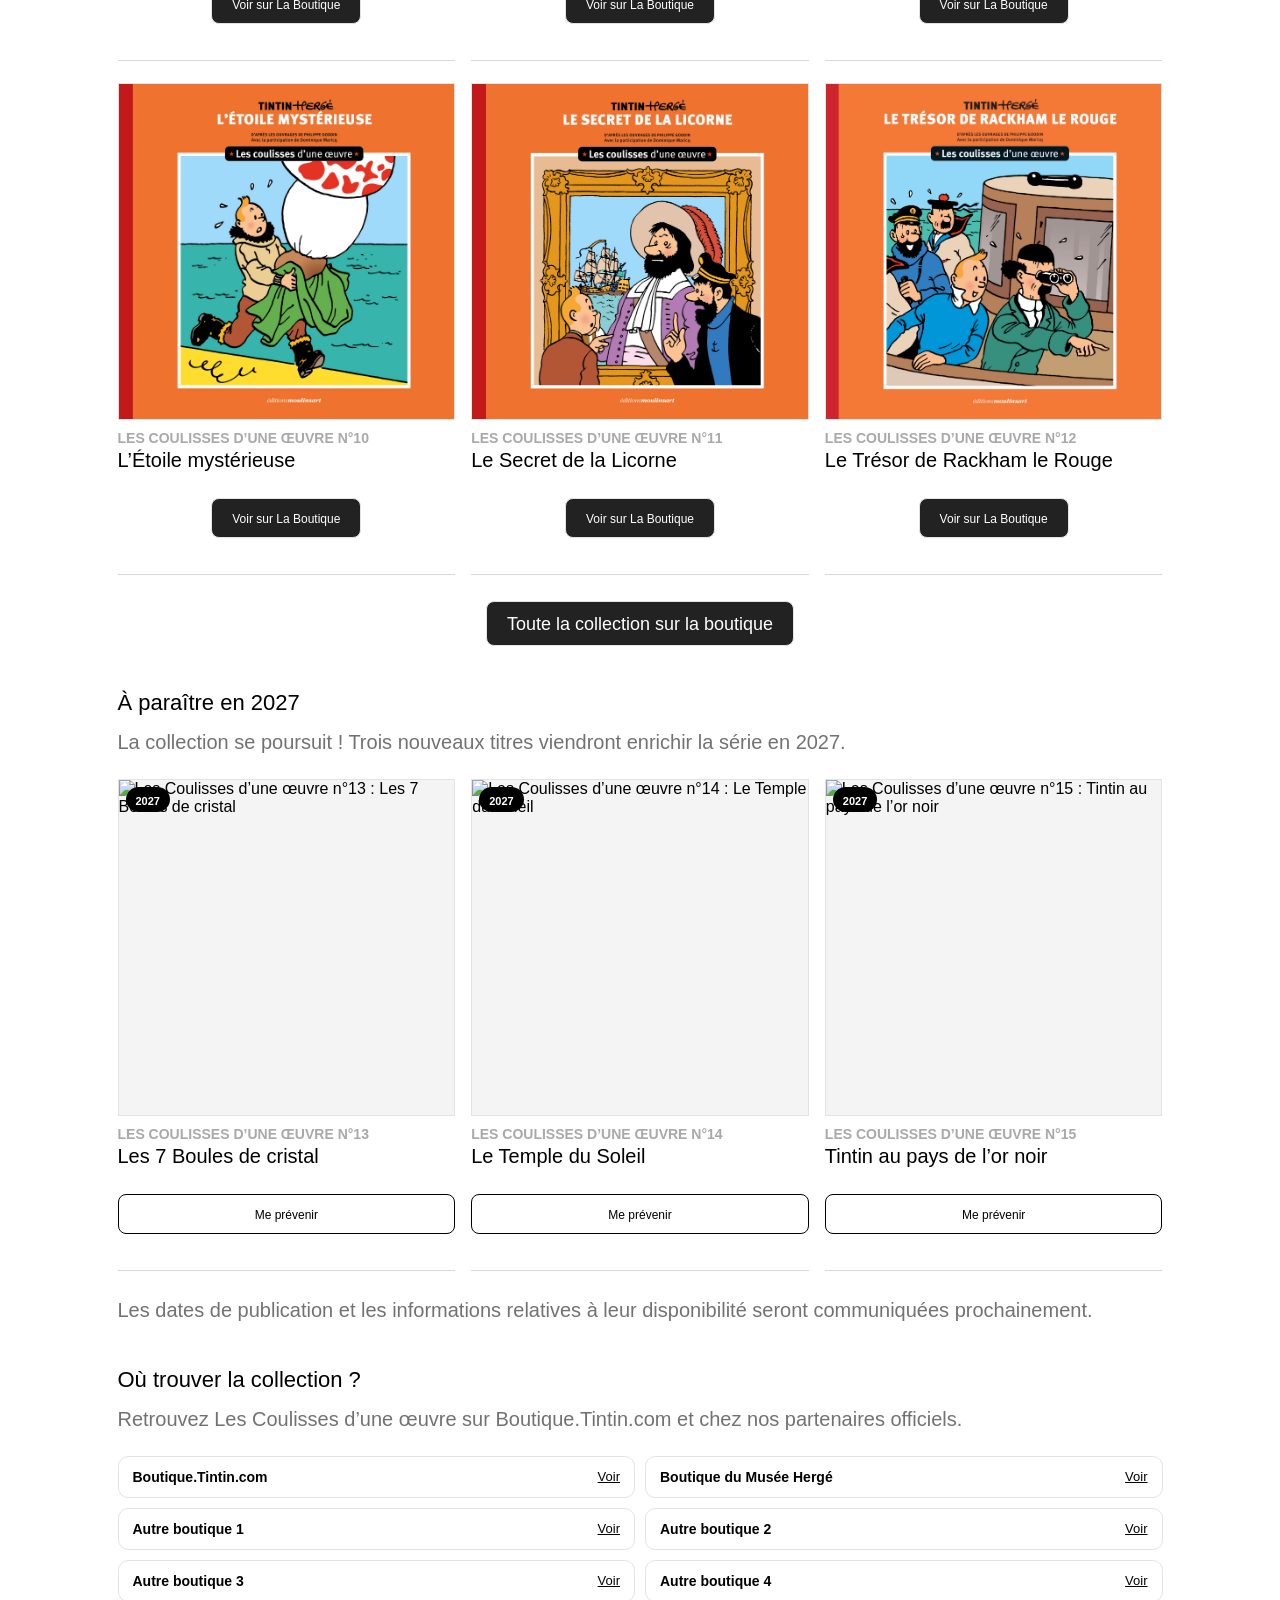
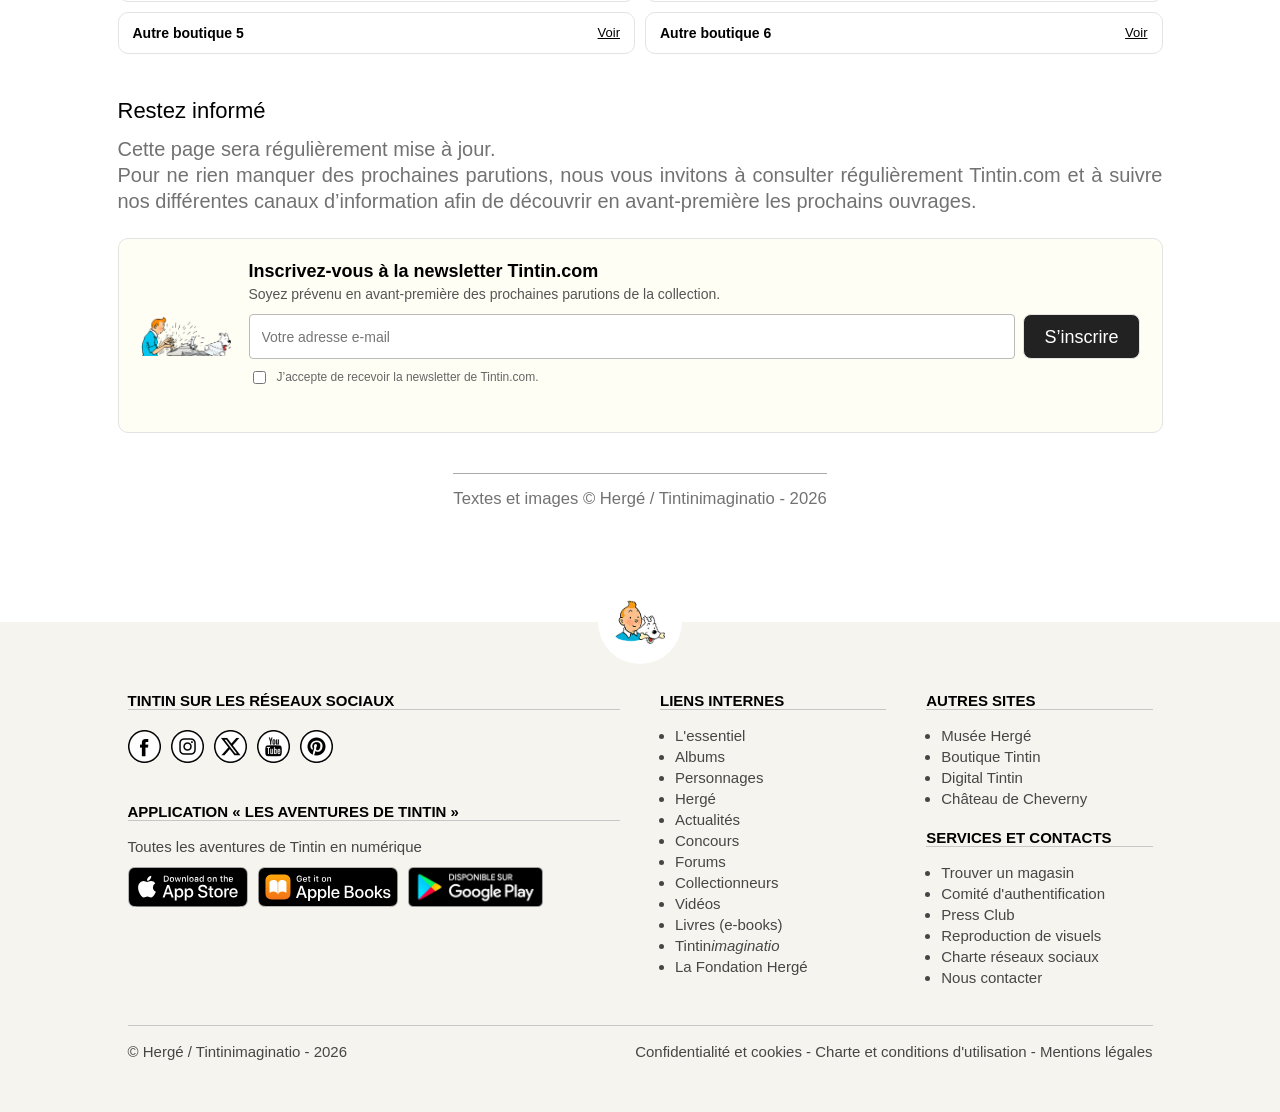
==== commit 29189c82: "Add files via upload" ====
--- a/index.html
+++ b/index.html
@@ -21,7 +21,7 @@
       var PROXY = "/proxy";
     </script>
 
-    <link rel="stylesheet" href="coulisses.css">
+    <link rel="stylesheet" href="coulisses.css?v=4">
 </head>
 
 <body class="app padding-news">
@@ -149,84 +149,84 @@
                 <div class="cdo-card-no">Les Coulisses d’une œuvre n°1</div>
                 <div class="news_text_title cdo-card-title">Tintin au pays des Soviets</div>
                
-                <a href="https://boutique.tintin.com/fr/33973-accueil-les-coulisses-dune-oeuvre-tintin-au-pays-des-soviets-24601" class="button small inline center black global-border">Voir sur la boutique</a>
+                <a href="https://boutique.tintin.com/fr/33973-accueil-les-coulisses-dune-oeuvre-tintin-au-pays-des-soviets-24601" class="button small inline center black global-border">Voir sur La Boutique</a>
             </div>
             <div class="cdo-card">
                 <a href="#" class="cdo-card-img" style="text-decoration:none"><div class="global-zstack"><img class="news_img global-border" src="assets/COUV2.jpg" alt="Couverture – Les Coulisses d’une œuvre n°2 : Tintin au Congo" loading="lazy"></div></a>
                 <div class="cdo-card-no">Les Coulisses d’une œuvre n°2</div>
                 <div class="news_text_title cdo-card-title">Tintin au Congo</div>
              
-                <a href="https://boutique.tintin.com/fr/33978-accueil-les-coulisses-dune-oeuvre-tintin-au-congo-24602" class="button small inline center black global-border">Voir sur la boutique</a>
+                <a href="https://boutique.tintin.com/fr/33978-accueil-les-coulisses-dune-oeuvre-tintin-au-congo-24602" class="button small inline center black global-border">Voir sur La Boutique</a>
             </div>
             <div class="cdo-card">
                 <a href="#" class="cdo-card-img" style="text-decoration:none"><div class="global-zstack"><img class="news_img global-border" src="assets/COUV3.jpg" alt="Couverture – Les Coulisses d’une œuvre n°3 : Tintin en Amérique" loading="lazy"></div></a>
                 <div class="cdo-card-no">Les Coulisses d’une œuvre n°3</div>
                 <div class="news_text_title cdo-card-title">Tintin en Amérique</div>
               
-                <a href="https://boutique.tintin.com/fr/33986-accueil-les-coulisses-dune-oeuvre-tintin-en-amerique-24603" class="button small inline center black global-border">Voir sur la boutique</a>
+                <a href="https://boutique.tintin.com/fr/33986-accueil-les-coulisses-dune-oeuvre-tintin-en-amerique-24603" class="button small inline center black global-border">Voir sur La Boutique</a>
             </div>
             <div class="cdo-card">
                 <a href="#" class="cdo-card-img" style="text-decoration:none"><div class="global-zstack"><img class="news_img global-border" src="assets/COUV4.jpg" alt="Couverture – Les Coulisses d’une œuvre n°4 : Les Cigares du Pharaon" loading="lazy"></div></a>
                 <div class="cdo-card-no">Les Coulisses d’une œuvre n°4</div>
                 <div class="news_text_title cdo-card-title">Les Cigares du Pharaon</div>
               
-                <a href="https://boutique.tintin.com/fr/34027-accueil-les-coulisses-dune-oeuvre-les-cigares-du-pharaon-24604" class="button small inline center black global-border">Voir sur la boutique</a>
+                <a href="https://boutique.tintin.com/fr/34027-accueil-les-coulisses-dune-oeuvre-les-cigares-du-pharaon-24604" class="button small inline center black global-border">Voir sur La Boutique</a>
             </div>
             <div class="cdo-card">
                 <a href="#" class="cdo-card-img" style="text-decoration:none"><div class="global-zstack"><img class="news_img global-border" src="assets/COUV5.jpg" alt="Couverture – Les Coulisses d’une œuvre n°5 : Le Lotus bleu" loading="lazy"></div></a>
                 <div class="cdo-card-no">Les Coulisses d’une œuvre n°5</div>
                 <div class="news_text_title cdo-card-title">Le Lotus bleu</div>
             
-                <a href="https://boutique.tintin.com/fr/34031-accueil-les-coulisses-dune-oeuvre-le-lotus-bleu-24605" class="button small inline center black global-border">Voir sur la boutique</a>
+                <a href="https://boutique.tintin.com/fr/34031-accueil-les-coulisses-dune-oeuvre-le-lotus-bleu-24605" class="button small inline center black global-border">Voir sur La Boutique</a>
             </div>
             <div class="cdo-card">
                 <a href="#" class="cdo-card-img" style="text-decoration:none"><div class="global-zstack"><img class="news_img global-border" src="assets/COUV6.jpg" alt="Couverture – Les Coulisses d’une œuvre n°6 : L&#x27;Oreille cassée" loading="lazy"></div></a>
                 <div class="cdo-card-no">Les Coulisses d’une œuvre n°6</div>
                 <div class="news_text_title cdo-card-title">L&#x27;Oreille cassée</div>
                
-                <a href="https://boutique.tintin.com/fr/34032-accueil-les-coulisses-dune-oeuvre-loreille-cassee-24606" class="button small inline center black global-border">Voir sur la boutique</a>
+                <a href="https://boutique.tintin.com/fr/34032-accueil-les-coulisses-dune-oeuvre-loreille-cassee-24606" class="button small inline center black global-border">Voir sur La Boutique</a>
             </div>
             <div class="cdo-card">
                 <a href="#" class="cdo-card-img" style="text-decoration:none"><div class="global-zstack"><img class="news_img global-border" src="assets/COUV7.jpg" alt="Couverture – Les Coulisses d’une œuvre n°7 : L&#x27;Île Noire" loading="lazy"></div></a>
                 <div class="cdo-card-no">Les Coulisses d’une œuvre n°7</div>
                 <div class="news_text_title cdo-card-title">L&#x27;Île Noire</div>
                
-                <a href="https://boutique.tintin.com/fr/34033-accueil-les-coulisses-dune-oeuvre-lile-noire-24607" class="button small inline center black global-border">Voir sur la boutique</a>
+                <a href="https://boutique.tintin.com/fr/34033-accueil-les-coulisses-dune-oeuvre-lile-noire-24607" class="button small inline center black global-border">Voir sur La Boutique</a>
             </div>
             <div class="cdo-card">
                 <a href="#" class="cdo-card-img" style="text-decoration:none"><div class="global-zstack"><img class="news_img global-border" src="assets/COUV8.jpg" alt="Couverture – Les Coulisses d’une œuvre n°8 : Le Sceptre d’Ottokar" loading="lazy"></div></a>
                 <div class="cdo-card-no">Les Coulisses d’une œuvre n°8</div>
                 <div class="news_text_title cdo-card-title">Le Sceptre d’Ottokar</div>
             
-                <a href="https://boutique.tintin.com/fr/34034-accueil-les-coulisses-dune-oeuvre-le-sceptre-dottokar-24608" class="button small inline center black global-border">Voir sur la boutique</a>
+                <a href="https://boutique.tintin.com/fr/34034-accueil-les-coulisses-dune-oeuvre-le-sceptre-dottokar-24608" class="button small inline center black global-border">Voir sur La Boutique</a>
             </div>
             <div class="cdo-card">
                 <a href="#" class="cdo-card-img" style="text-decoration:none"><div class="global-zstack"><img class="news_img global-border" src="assets/COUV9.jpg" alt="Couverture – Les Coulisses d’une œuvre n°9 : Le Crabe aux pinces d’or" loading="lazy"></div></a>
                 <div class="cdo-card-no">Les Coulisses d’une œuvre n°9</div>
                 <div class="news_text_title cdo-card-title">Le Crabe aux pinces d’or</div>
                 
-                <a href="https://boutique.tintin.com/fr/34077-accueil-les-coulisses-dune-oeuvre-le-crabe-aux-pinces-dor-24609" class="button small inline center black global-border">Voir sur la boutique</a>
+                <a href="https://boutique.tintin.com/fr/34077-accueil-les-coulisses-dune-oeuvre-le-crabe-aux-pinces-dor-24609" class="button small inline center black global-border">Voir sur La Boutique</a>
             </div>
             <div class="cdo-card">
                 <a href="#" class="cdo-card-img" style="text-decoration:none"><div class="global-zstack"><img class="news_img global-border" src="assets/COUV10.jpg" alt="Couverture – Les Coulisses d’une œuvre n°10 : L’Étoile mystérieuse" loading="lazy"></div></a>
                 <div class="cdo-card-no">Les Coulisses d’une œuvre n°10</div>
                 <div class="news_text_title cdo-card-title">L’Étoile mystérieuse</div>
               
-                <a href="https://boutique.tintin.com/fr/34096-accueil-les-coulisses-dune-oeuvre-letoile-mysterieuse-24610" class="button small inline center black global-border">Voir sur la boutique</a>
+                <a href="https://boutique.tintin.com/fr/34096-accueil-les-coulisses-dune-oeuvre-letoile-mysterieuse-24610" class="button small inline center black global-border">Voir sur La Boutique</a>
             </div>
             <div class="cdo-card">
                 <a href="#" class="cdo-card-img" style="text-decoration:none"><div class="global-zstack"><img class="news_img global-border" src="assets/COUV11.jpg" alt="Couverture – Les Coulisses d’une œuvre n°11 : Le Secret de la Licorne" loading="lazy"></div></a>
                 <div class="cdo-card-no">Les Coulisses d’une œuvre n°11</div>
                 <div class="news_text_title cdo-card-title">Le Secret de la Licorne</div>
                 
-                <a href="https://boutique.tintin.com/fr/34105-accueil-les-coulisses-dune-oeuvre-le-secret-de-la-licorne-24611" class="button small inline center black global-border">Voir sur la boutique</a>
+                <a href="https://boutique.tintin.com/fr/34105-accueil-les-coulisses-dune-oeuvre-le-secret-de-la-licorne-24611" class="button small inline center black global-border">Voir sur La Boutique</a>
             </div>
             <div class="cdo-card">
                 <a href="#" class="cdo-card-img" style="text-decoration:none"><div class="global-zstack"><img class="news_img global-border" src="assets/COUV12_pbg1.jpg" alt="Couverture – Les Coulisses d’une œuvre n°12 : Le Trésor de Rackham le Rouge" loading="lazy"></div></a>
                 <div class="cdo-card-no">Les Coulisses d’une œuvre n°12</div>
                 <div class="news_text_title cdo-card-title">Le Trésor de Rackham le Rouge</div>
      
-                <a href="https://boutique.tintin.com/fr/34106-accueil-les-coulisses-dune-oeuvre-le-tresor-de-rackham-le-rouge-24612" class="button small inline center black global-border">Voir sur la boutique</a>
+                <a href="https://boutique.tintin.com/fr/34106-accueil-les-coulisses-dune-oeuvre-le-tresor-de-rackham-le-rouge-24612" class="button small inline center black global-border">Voir sur La Boutique</a>
             </div>
     </div>
     <div style="text-align:center"><a href="https://boutique.tintin.com/fr/editionsmoulinsart/les-coulisses-d-un-oeuvre.html" class="button medium inline center black global-border">Toute la collection sur la boutique</a></div>
@@ -445,6 +445,6 @@
     
     
   
-  <script src="coulisses.js?v=2"></script>
+  <script src="coulisses.js?v=4"></script>
 </body>
 </html>
--- a/coulisses.css
+++ b/coulisses.css
@@ -57,6 +57,7 @@
   margin: 0 0 6px;
   padding: 0;
   text-shadow: rgba(0, 0, 0, 0.004) 1px 1px 1px;
+  flex: 1 0 auto; /* absorbe la hauteur libre : les boutons restent alignés en bas */
 }
 .cdo-card-text {
   font-size: 13px;
